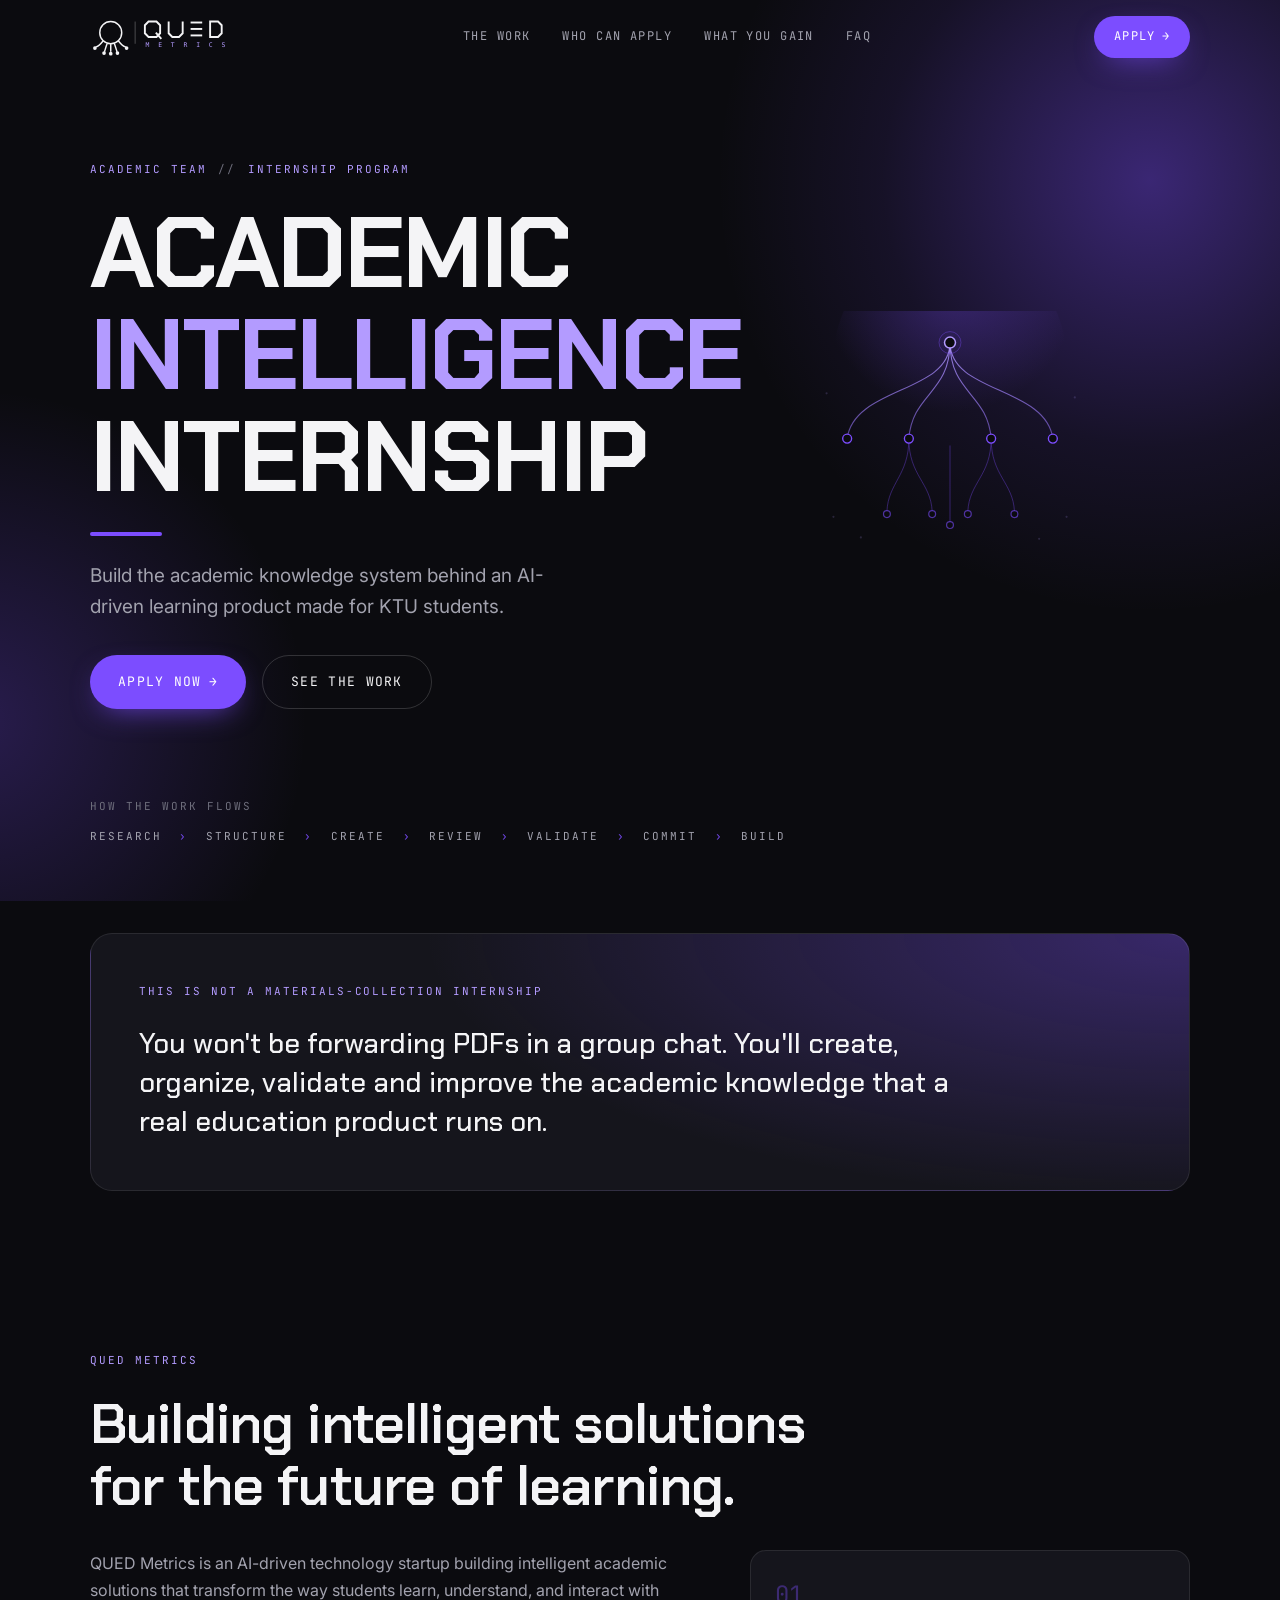
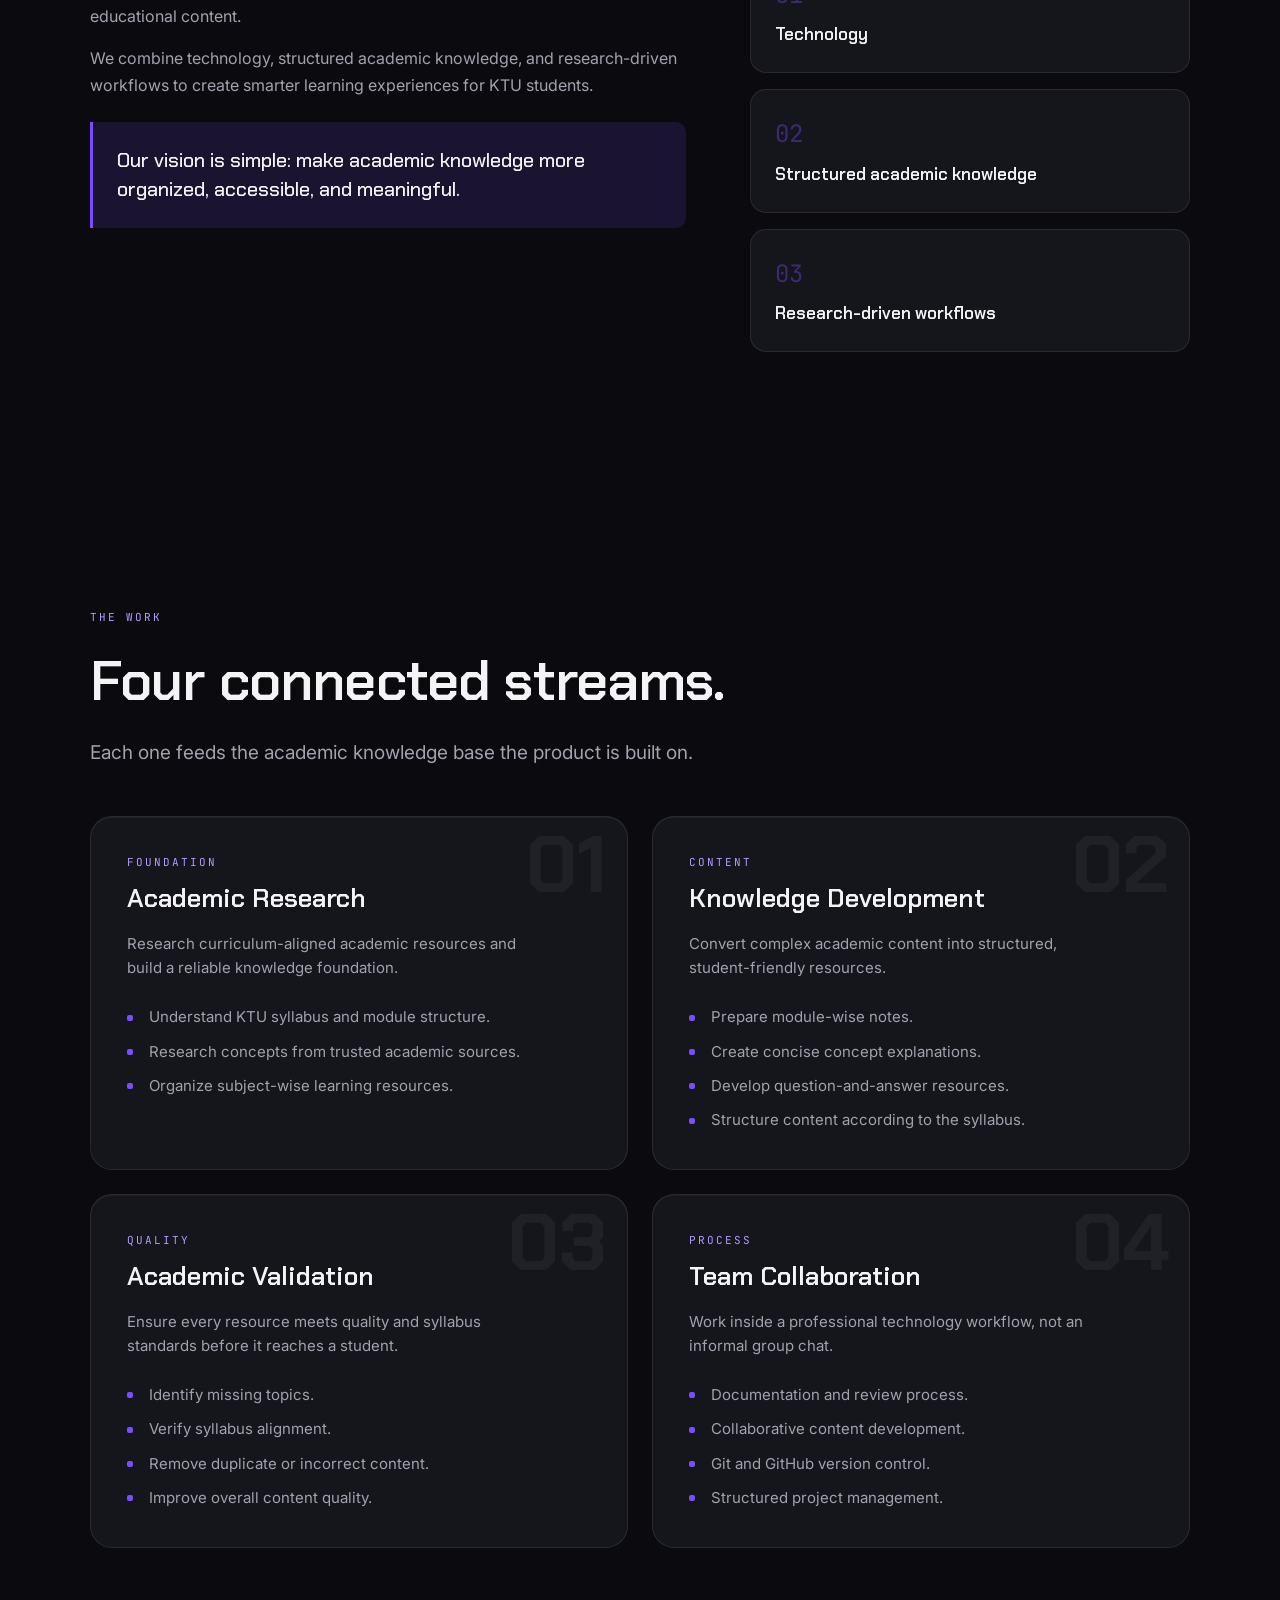
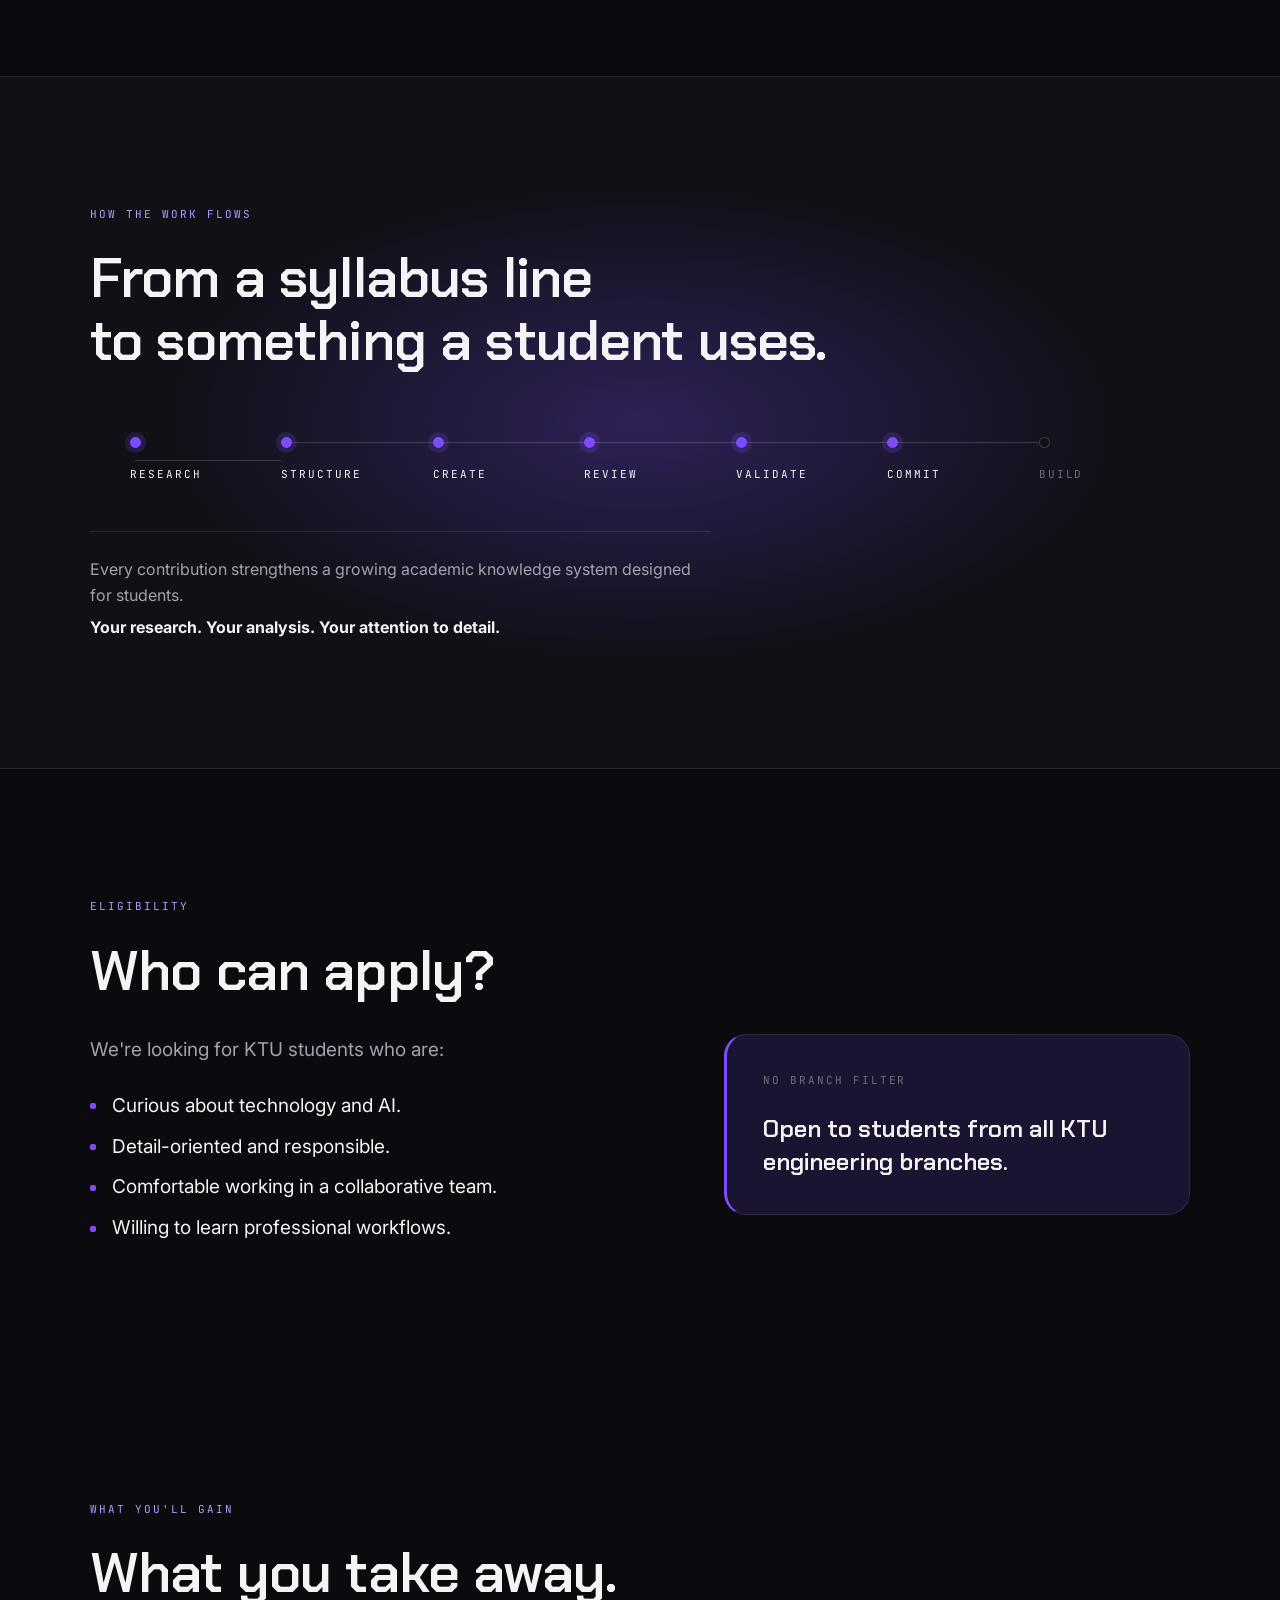
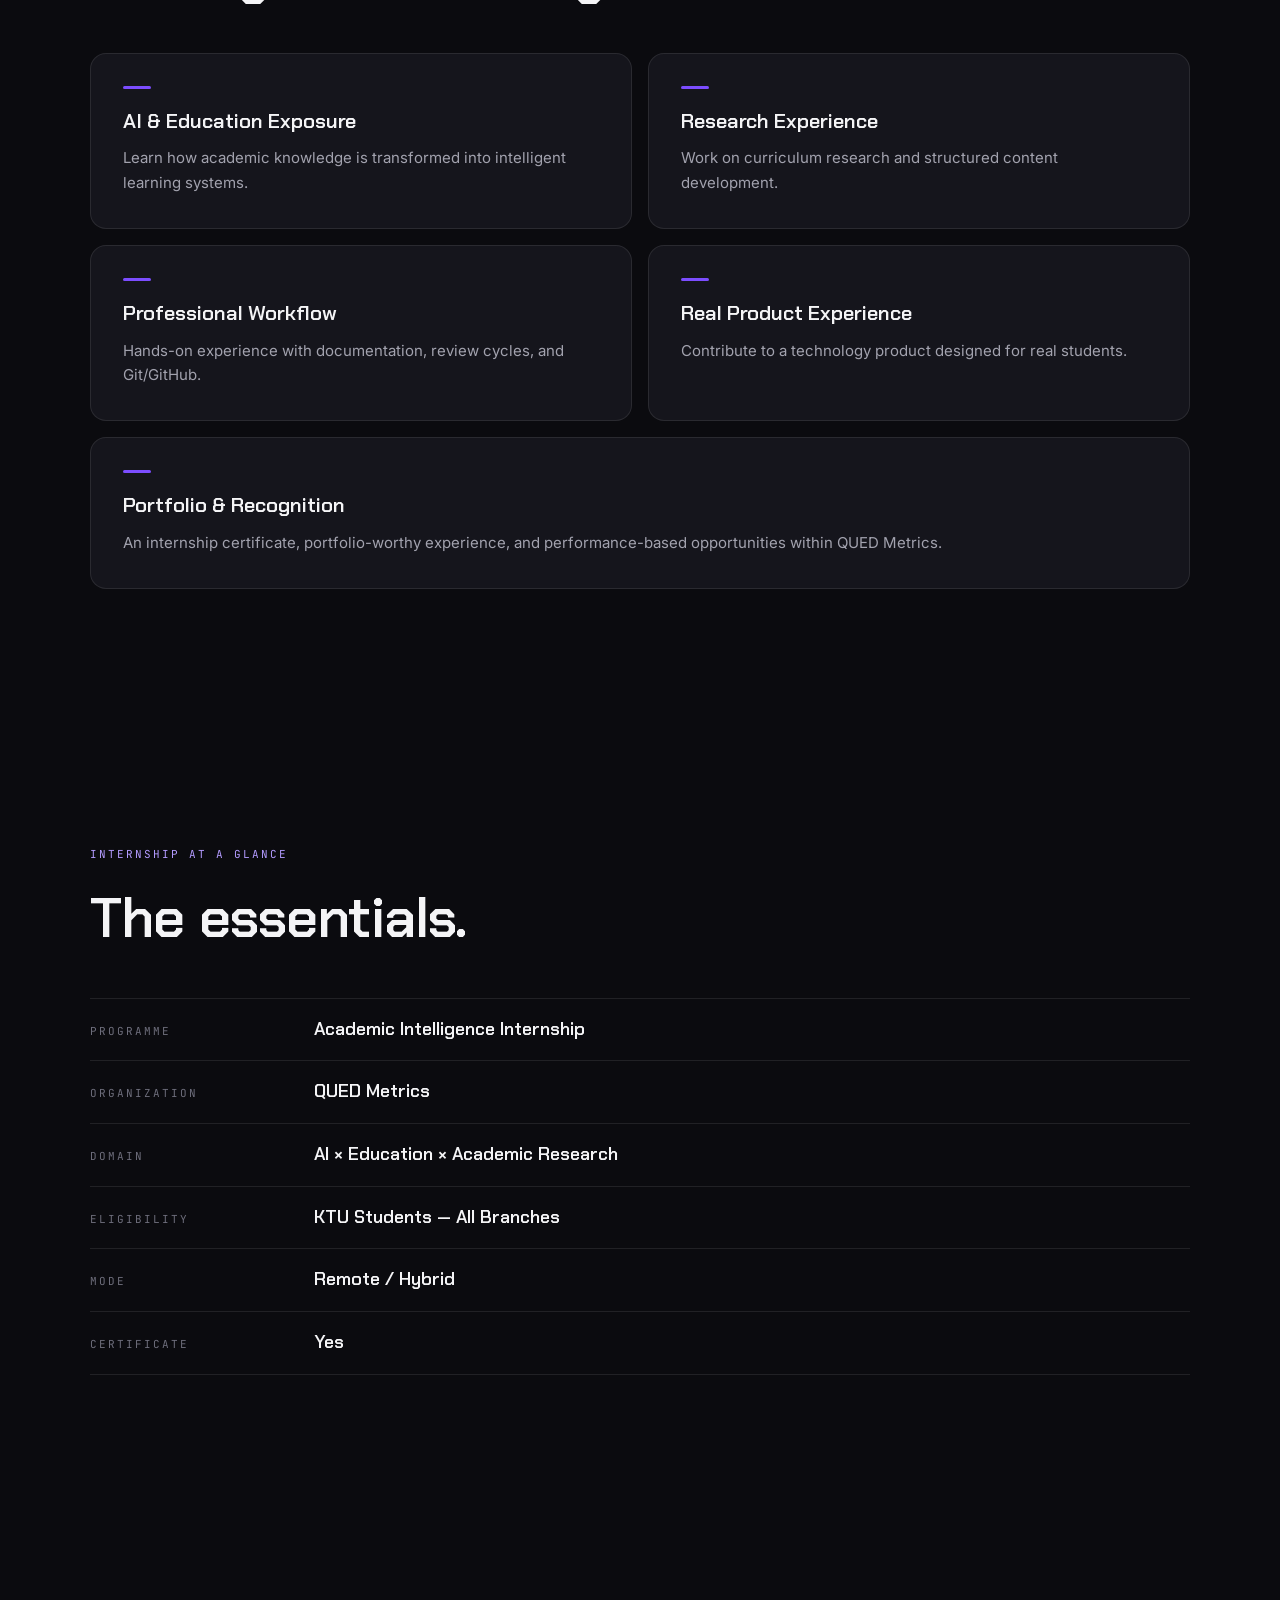
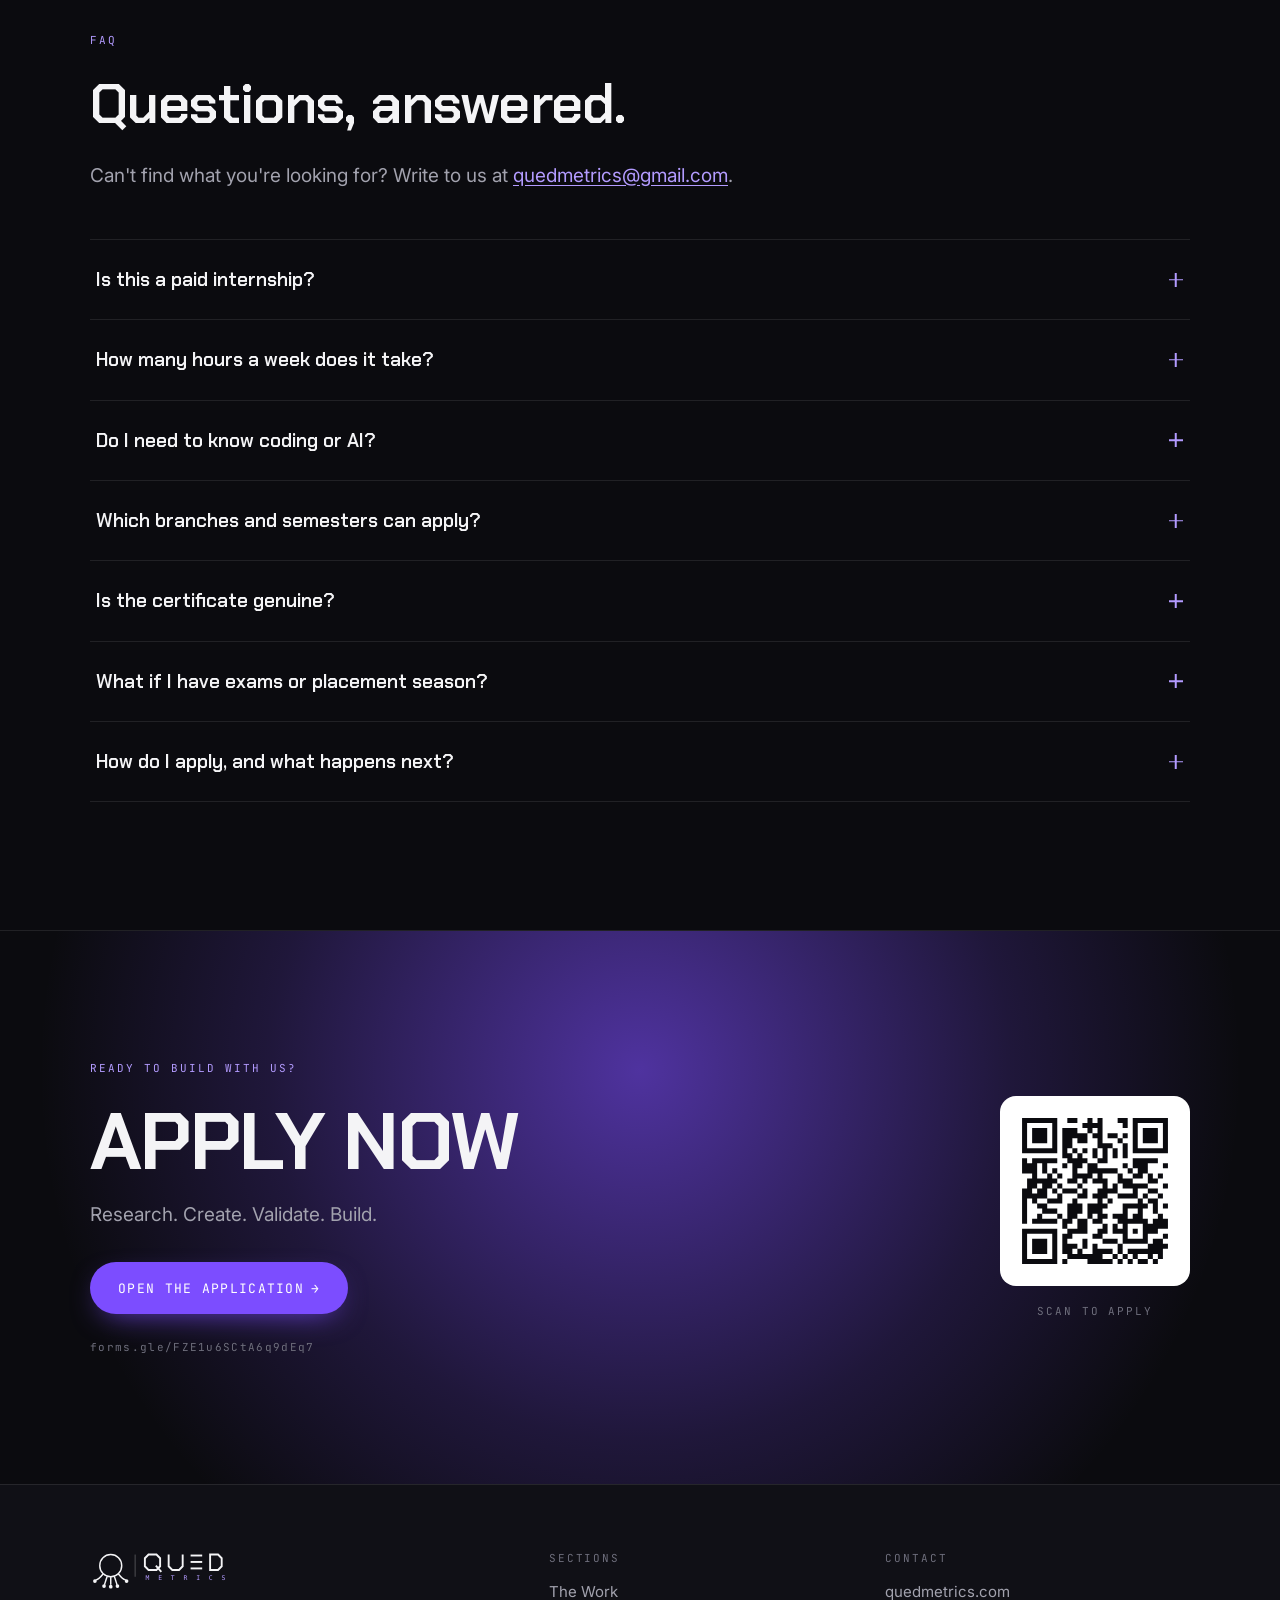
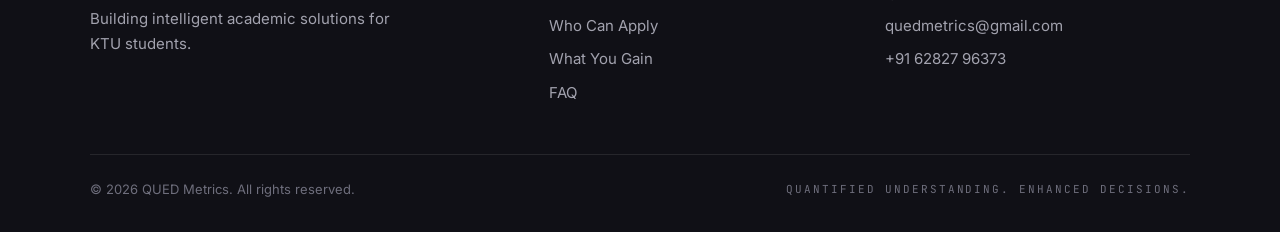
==== index.html @ f7920313 "first commit" ====
<!DOCTYPE html>
<html lang="en">
<head>
<meta charset="UTF-8">
<meta name="viewport" content="width=device-width, initial-scale=1">
<title>Academic Intelligence Internship — QUED Metrics</title>
<meta name="description" content="Join the Academic Team at QUED Metrics. Build the academic knowledge system behind an AI-driven learning product made for KTU students. Open to all KTU engineering branches.">
<meta name="theme-color" content="#0B0B0F">

<meta property="og:type" content="website">
<meta property="og:title" content="Academic Intelligence Internship — QUED Metrics">
<meta property="og:description" content="Build the academic knowledge system behind an AI-driven learning product made for KTU students.">
<meta property="og:url" content="https://quedmetrics.com/">
<meta name="twitter:card" content="summary_large_image">

<link rel="icon" href="assets/favicon.svg" type="image/svg+xml">
<link rel="preconnect" href="https://fonts.googleapis.com">
<link rel="preconnect" href="https://fonts.gstatic.com" crossorigin>
<link href="https://fonts.googleapis.com/css2?family=Chakra+Petch:wght@500;600;700&family=Inter:wght@400;500;600&family=JetBrains+Mono:wght@400;500&display=swap" rel="stylesheet">
<link rel="stylesheet" href="css/tokens.css">
<link rel="stylesheet" href="css/style.css">
</head>
<body>

<a class="skip-link" href="#main">Skip to content</a>

<!-- ============ NAV ============ -->
<header class="nav" id="nav">
  <div class="nav__inner">
    <a class="nav__logo" href="#top" aria-label="QUED Metrics home">
      <img src="assets/logo.svg" alt="QUED Metrics" width="150" height="41">
    </a>

    <nav class="nav__links" aria-label="Primary">
      <a href="#work">The Work</a>
      <a href="#apply-who">Who Can Apply</a>
      <a href="#gain">What You Gain</a>
      <a href="#faq">FAQ</a>
    </nav>

    <a class="btn btn--solid nav__cta" href="https://forms.gle/FZE1u6SCtA6q9dEq7" target="_blank" rel="noopener">
      Apply <span class="btn__arrow" aria-hidden="true">&rarr;</span>
    </a>

    <button class="nav__burger" id="burger" aria-label="Open menu" aria-expanded="false" aria-controls="mobile-menu">
      <span></span><span></span><span></span>
    </button>
  </div>
</header>

<div class="menu" id="mobile-menu" hidden>
  <nav class="menu__links" aria-label="Mobile">
    <a href="#work">The Work</a>
    <a href="#apply-who">Who Can Apply</a>
    <a href="#gain">What You Gain</a>
    <a href="#glance">At a Glance</a>
    <a href="#faq">FAQ</a>
  </nav>
  <a class="btn btn--solid btn--lg" href="https://forms.gle/FZE1u6SCtA6q9dEq7" target="_blank" rel="noopener">
    Apply Now <span class="btn__arrow" aria-hidden="true">&rarr;</span>
  </a>
  <p class="menu__foot">quedmetrics@gmail.com</p>
</div>

<main id="main">

<!-- ============ 1. HERO ============ -->
<section class="hero" id="top">
  <div class="hero__glow" aria-hidden="true"></div>
  <div class="wrap hero__inner">

    <div class="hero__copy">
      <p class="eyebrow reveal">Academic Team <span class="eyebrow__slash">//</span> Internship Program</p>
      <h1 class="hero__title reveal">
        <span>Academic</span>
        <span class="accent">Intelligence</span>
        <span>Internship</span>
      </h1>
      <div class="hero__rule reveal" aria-hidden="true"></div>
      <p class="hero__sub reveal">
        Build the academic knowledge system behind an AI-driven learning product
        made for KTU students.
      </p>
      <div class="hero__actions reveal">
        <a class="btn btn--solid btn--lg" href="https://forms.gle/FZE1u6SCtA6q9dEq7" target="_blank" rel="noopener">
          Apply Now <span class="btn__arrow" aria-hidden="true">&rarr;</span>
        </a>
        <a class="btn btn--ghost btn--lg" href="#work">See the work</a>
      </div>
    </div>

    <div class="hero__art reveal" aria-hidden="true">
      <img src="assets/node-graph.svg" alt="" width="420" height="360">
    </div>

  </div>

  <div class="wrap hero__flow reveal">
    <p class="eyebrow eyebrow--dim">How the work flows</p>
    <div class="flowline" role="list">
      <span role="listitem">Research</span><i aria-hidden="true">&rsaquo;</i>
      <span role="listitem">Structure</span><i aria-hidden="true">&rsaquo;</i>
      <span role="listitem">Create</span><i aria-hidden="true">&rsaquo;</i>
      <span role="listitem">Review</span><i aria-hidden="true">&rsaquo;</i>
      <span role="listitem">Validate</span><i aria-hidden="true">&rsaquo;</i>
      <span role="listitem">Commit</span><i aria-hidden="true">&rsaquo;</i>
      <span role="listitem">Build</span>
    </div>
  </div>
</section>

<!-- ============ 2. POSITIONING ============ -->
<section class="band">
  <div class="wrap">
    <div class="band__card reveal">
      <p class="eyebrow">This is not a materials-collection internship</p>
      <p class="band__text">
        You won't be forwarding PDFs in a group chat. You'll create, organize,
        validate and improve the academic knowledge that a real education product
        runs on.
      </p>
    </div>
  </div>
</section>

<!-- ============ 3. WHO WE ARE ============ -->
<section class="section" id="about">
  <div class="wrap">
    <p class="eyebrow reveal">QUED Metrics</p>
    <h2 class="h2 reveal">Building intelligent solutions<br>for the future of learning.</h2>

    <div class="about__grid">
      <div class="about__body reveal">
        <p>
          QUED Metrics is an AI-driven technology startup building intelligent
          academic solutions that transform the way students learn, understand,
          and interact with educational content.
        </p>
        <p>
          We combine technology, structured academic knowledge, and research-driven
          workflows to create smarter learning experiences for KTU students.
        </p>
        <blockquote class="quote">
          Our vision is simple: make academic knowledge more organized,
          accessible, and meaningful.
        </blockquote>
      </div>

      <div class="about__cards">
        <div class="minicard reveal"><span class="minicard__num">01</span><h3>Technology</h3></div>
        <div class="minicard reveal"><span class="minicard__num">02</span><h3>Structured academic knowledge</h3></div>
        <div class="minicard reveal"><span class="minicard__num">03</span><h3>Research-driven workflows</h3></div>
      </div>
    </div>
  </div>
</section>

<!-- ============ 4. THE WORK ============ -->
<section class="section" id="work">
  <div class="wrap">
    <p class="eyebrow reveal">The Work</p>
    <h2 class="h2 reveal">Four connected streams.</h2>
    <p class="lede reveal">Each one feeds the academic knowledge base the product is built on.</p>

    <div class="work__grid">

      <article class="card reveal">
        <span class="card__num" aria-hidden="true">01</span>
        <p class="card__kicker">Foundation</p>
        <h3 class="card__title">Academic Research</h3>
        <p class="card__desc">Research curriculum-aligned academic resources and build a reliable knowledge foundation.</p>
        <ul class="ticks">
          <li>Understand KTU syllabus and module structure.</li>
          <li>Research concepts from trusted academic sources.</li>
          <li>Organize subject-wise learning resources.</li>
        </ul>
      </article>

      <article class="card reveal">
        <span class="card__num" aria-hidden="true">02</span>
        <p class="card__kicker">Content</p>
        <h3 class="card__title">Knowledge Development</h3>
        <p class="card__desc">Convert complex academic content into structured, student-friendly resources.</p>
        <ul class="ticks">
          <li>Prepare module-wise notes.</li>
          <li>Create concise concept explanations.</li>
          <li>Develop question-and-answer resources.</li>
          <li>Structure content according to the syllabus.</li>
        </ul>
      </article>

      <article class="card reveal">
        <span class="card__num" aria-hidden="true">03</span>
        <p class="card__kicker">Quality</p>
        <h3 class="card__title">Academic Validation</h3>
        <p class="card__desc">Ensure every resource meets quality and syllabus standards before it reaches a student.</p>
        <ul class="ticks">
          <li>Identify missing topics.</li>
          <li>Verify syllabus alignment.</li>
          <li>Remove duplicate or incorrect content.</li>
          <li>Improve overall content quality.</li>
        </ul>
      </article>

      <article class="card reveal">
        <span class="card__num" aria-hidden="true">04</span>
        <p class="card__kicker">Process</p>
        <h3 class="card__title">Team Collaboration</h3>
        <p class="card__desc">Work inside a professional technology workflow, not an informal group chat.</p>
        <ul class="ticks">
          <li>Documentation and review process.</li>
          <li>Collaborative content development.</li>
          <li>Git and GitHub version control.</li>
          <li>Structured project management.</li>
        </ul>
      </article>

    </div>
  </div>
</section>

<!-- ============ 5. PIPELINE ============ -->
<section class="pipeline" id="flow">
  <div class="pipeline__glow" aria-hidden="true"></div>
  <div class="wrap">
    <p class="eyebrow reveal">How the work flows</p>
    <h2 class="h2 reveal">From a syllabus line<br>to something a student uses.</h2>

    <ol class="stages" id="stages">
      <li class="stage"><span class="stage__dot" aria-hidden="true"></span><span class="stage__label">Research</span></li>
      <li class="stage"><span class="stage__dot" aria-hidden="true"></span><span class="stage__label">Structure</span></li>
      <li class="stage"><span class="stage__dot" aria-hidden="true"></span><span class="stage__label">Create</span></li>
      <li class="stage"><span class="stage__dot" aria-hidden="true"></span><span class="stage__label">Review</span></li>
      <li class="stage"><span class="stage__dot" aria-hidden="true"></span><span class="stage__label">Validate</span></li>
      <li class="stage"><span class="stage__dot" aria-hidden="true"></span><span class="stage__label">Commit</span></li>
      <li class="stage"><span class="stage__dot" aria-hidden="true"></span><span class="stage__label">Build</span></li>
    </ol>

    <p class="pipeline__note reveal">
      Every contribution strengthens a growing academic knowledge system designed for students.
      <strong>Your research. Your analysis. Your attention to detail.</strong>
    </p>
  </div>
</section>

<!-- ============ 6. WHO CAN APPLY ============ -->
<section class="section" id="apply-who">
  <div class="wrap">
    <p class="eyebrow reveal">Eligibility</p>
    <h2 class="h2 reveal">Who can apply?</h2>

    <div class="who__grid">
      <div class="reveal">
        <p class="lede lede--tight">We're looking for KTU students who are:</p>
        <ul class="ticks ticks--lg">
          <li>Curious about technology and AI.</li>
          <li>Detail-oriented and responsible.</li>
          <li>Comfortable working in a collaborative team.</li>
          <li>Willing to learn professional workflows.</li>
        </ul>
      </div>

      <aside class="callout reveal">
        <p class="eyebrow eyebrow--dim">No branch filter</p>
        <p class="callout__text">Open to students from all KTU engineering branches.</p>
      </aside>
    </div>
  </div>
</section>

<!-- ============ 7. WHAT YOU GAIN ============ -->
<section class="section" id="gain">
  <div class="wrap">
    <p class="eyebrow reveal">What you'll gain</p>
    <h2 class="h2 reveal">What you take away.</h2>

    <div class="gain__grid">
      <div class="gcard reveal">
        <span class="gcard__bar" aria-hidden="true"></span>
        <h3>AI &amp; Education Exposure</h3>
        <p>Learn how academic knowledge is transformed into intelligent learning systems.</p>
      </div>
      <div class="gcard reveal">
        <span class="gcard__bar" aria-hidden="true"></span>
        <h3>Research Experience</h3>
        <p>Work on curriculum research and structured content development.</p>
      </div>
      <div class="gcard reveal">
        <span class="gcard__bar" aria-hidden="true"></span>
        <h3>Professional Workflow</h3>
        <p>Hands-on experience with documentation, review cycles, and Git/GitHub.</p>
      </div>
      <div class="gcard reveal">
        <span class="gcard__bar" aria-hidden="true"></span>
        <h3>Real Product Experience</h3>
        <p>Contribute to a technology product designed for real students.</p>
      </div>
      <div class="gcard gcard--wide reveal">
        <span class="gcard__bar" aria-hidden="true"></span>
        <h3>Portfolio &amp; Recognition</h3>
        <p>An internship certificate, portfolio-worthy experience, and performance-based opportunities within QUED Metrics.</p>
      </div>
    </div>
  </div>
</section>

<!-- ============ 8. AT A GLANCE ============ -->
<section class="section" id="glance">
  <div class="wrap">
    <p class="eyebrow reveal">Internship at a glance</p>
    <h2 class="h2 reveal">The essentials.</h2>

    <div class="spec reveal">
      <div class="spec__row"><span class="spec__k">Programme</span><span class="spec__v">Academic Intelligence Internship</span></div>
      <div class="spec__row"><span class="spec__k">Organization</span><span class="spec__v">QUED Metrics</span></div>
      <div class="spec__row"><span class="spec__k">Domain</span><span class="spec__v">AI &times; Education &times; Academic Research</span></div>
      <div class="spec__row"><span class="spec__k">Eligibility</span><span class="spec__v">KTU Students — All Branches</span></div>
      <div class="spec__row"><span class="spec__k">Mode</span><span class="spec__v">Remote / Hybrid</span></div>
      <div class="spec__row"><span class="spec__k">Certificate</span><span class="spec__v">Yes</span></div>
    </div>
  </div>
</section>

<!-- ============ 9. FAQ ============ -->
<!--
  CONFIRM: every answer in this section is a placeholder written from the brochure
  plus reasonable assumptions. Verify each one before publishing. Items needing a
  real decision are marked individually below.
-->
<section class="section" id="faq">
  <div class="wrap">
    <p class="eyebrow reveal">FAQ</p>
    <h2 class="h2 reveal">Questions, answered.</h2>
    <p class="lede reveal">
      Can't find what you're looking for? Write to us at
      <a class="link" href="mailto:quedmetrics@gmail.com">quedmetrics@gmail.com</a>.
    </p>

    <div class="acc" id="acc">

      <!-- CONFIRM: stipend / unpaid status -->
      <div class="acc__item">
        <h3>
          <button class="acc__btn" aria-expanded="false" aria-controls="a1" id="q1">
            <span>Is this a paid internship?</span>
            <span class="acc__icon" aria-hidden="true"></span>
          </button>
        </h3>
        <div class="acc__panel" id="a1" role="region" aria-labelledby="q1">
          <div class="acc__inner">
            <p>This is an unpaid learning-focused internship. What you receive is an
            internship certificate, real product experience, and performance-based
            opportunities within QUED Metrics as the team grows.</p>
          </div>
        </div>
      </div>

      <!-- CONFIRM: weekly hours -->
      <div class="acc__item">
        <h3>
          <button class="acc__btn" aria-expanded="false" aria-controls="a2" id="q2">
            <span>How many hours a week does it take?</span>
            <span class="acc__icon" aria-hidden="true"></span>
          </button>
        </h3>
        <div class="acc__panel" id="a2" role="region" aria-labelledby="q2">
          <div class="acc__inner">
            <p>Around 6–8 hours a week, scheduled by you. The work is asynchronous and
            deadline-based rather than hour-based, so it fits around classes and labs.</p>
          </div>
        </div>
      </div>

      <div class="acc__item">
        <h3>
          <button class="acc__btn" aria-expanded="false" aria-controls="a3" id="q3">
            <span>Do I need to know coding or AI?</span>
            <span class="acc__icon" aria-hidden="true"></span>
          </button>
        </h3>
        <div class="acc__panel" id="a3" role="region" aria-labelledby="q3">
          <div class="acc__inner">
            <p>No. This is an academic research and content role. You need curiosity,
            care with detail, and willingness to learn professional workflows. We'll
            teach you the Git and GitHub basics you need — that's part of what you gain.</p>
          </div>
        </div>
      </div>

      <!-- CONFIRM: semester eligibility -->
      <div class="acc__item">
        <h3>
          <button class="acc__btn" aria-expanded="false" aria-controls="a4" id="q4">
            <span>Which branches and semesters can apply?</span>
            <span class="acc__icon" aria-hidden="true"></span>
          </button>
        </h3>
        <div class="acc__panel" id="a4" role="region" aria-labelledby="q4">
          <div class="acc__inner">
            <p>All KTU engineering branches, any semester. Students who have already
            completed the subjects they'll be working on tend to move fastest, but it
            isn't a requirement.</p>
          </div>
        </div>
      </div>

      <!-- CONFIRM: certificate issuance details -->
      <div class="acc__item">
        <h3>
          <button class="acc__btn" aria-expanded="false" aria-controls="a5" id="q5">
            <span>Is the certificate genuine?</span>
            <span class="acc__icon" aria-hidden="true"></span>
          </button>
        </h3>
        <div class="acc__panel" id="a5" role="region" aria-labelledby="q5">
          <div class="acc__inner">
            <p>Yes. Certificates are issued by QUED Metrics on completion, and your
            contributions are recorded in the project's version history — so the work
            behind the certificate is verifiable, not just claimed.</p>
          </div>
        </div>
      </div>

      <div class="acc__item">
        <h3>
          <button class="acc__btn" aria-expanded="false" aria-controls="a6" id="q6">
            <span>What if I have exams or placement season?</span>
            <span class="acc__icon" aria-hidden="true"></span>
          </button>
        </h3>
        <div class="acc__panel" id="a6" role="region" aria-labelledby="q6">
          <div class="acc__inner">
            <p>Tell us in advance and we'll pause your assignments. We'd rather you
            step away for two weeks and come back than disappear mid-task — the whole
            point of the workflow is that work is visible and handover is clean.</p>
          </div>
        </div>
      </div>

      <!-- CONFIRM: selection process and timeline -->
      <div class="acc__item">
        <h3>
          <button class="acc__btn" aria-expanded="false" aria-controls="a7" id="q7">
            <span>How do I apply, and what happens next?</span>
            <span class="acc__icon" aria-hidden="true"></span>
          </button>
        </h3>
        <div class="acc__panel" id="a7" role="region" aria-labelledby="q7">
          <div class="acc__inner">
            <p>Fill in the application form. Shortlisted applicants are contacted over
            email for a short conversation about interests and availability, then
            onboarded into the Academic Team with a first assignment.</p>
          </div>
        </div>
      </div>

    </div>
  </div>
</section>

<!-- ============ 10. CTA ============ -->
<section class="cta" id="apply">
  <div class="cta__glow" aria-hidden="true"></div>
  <div class="wrap cta__inner">
    <div class="cta__copy reveal">
      <p class="eyebrow">Ready to build with us?</p>
      <h2 class="cta__title">Apply Now</h2>
      <p class="cta__sub">Research. Create. Validate. Build.</p>
      <a class="btn btn--solid btn--lg" href="https://forms.gle/FZE1u6SCtA6q9dEq7" target="_blank" rel="noopener">
        Open the application <span class="btn__arrow" aria-hidden="true">&rarr;</span>
      </a>
      <p class="cta__url">forms.gle/FZE1u6SCtA6q9dEq7</p>
    </div>

    <figure class="cta__qr reveal">
      <img src="assets/qr-apply.svg" alt="QR code linking to the application form" width="200" height="200">
      <figcaption class="eyebrow eyebrow--dim">Scan to apply</figcaption>
    </figure>
  </div>
</section>

</main>

<!-- ============ 11. FOOTER ============ -->
<footer class="footer">
  <div class="wrap">
    <div class="footer__grid">

      <div class="footer__brand">
        <img src="assets/logo.svg" alt="QUED Metrics" width="150" height="41">
        <p>Building intelligent academic solutions for KTU students.</p>
      </div>

      <nav class="footer__col" aria-label="Footer">
        <p class="eyebrow eyebrow--dim">Sections</p>
        <a href="#work">The Work</a>
        <a href="#apply-who">Who Can Apply</a>
        <a href="#gain">What You Gain</a>
        <a href="#faq">FAQ</a>
      </nav>

      <div class="footer__col">
        <p class="eyebrow eyebrow--dim">Contact</p>
        <a href="https://quedmetrics.com" target="_blank" rel="noopener">quedmetrics.com</a>
        <a href="mailto:quedmetrics@gmail.com">quedmetrics@gmail.com</a>
        <a href="tel:+916282796373">+91 62827 96373</a>
      </div>

    </div>

    <div class="footer__bar">
      <p>&copy; 2026 QUED Metrics. All rights reserved.</p>
      <p class="footer__tag">Quantified Understanding. Enhanced Decisions.</p>
    </div>
  </div>
</footer>

<script src="js/main.js"></script>
</body>
</html>
---- css/tokens.css ----
/* ============================================================
   QUED Metrics — design tokens
   Single source of truth for color, type, spacing, motion.
   ============================================================ */

:root {
  /* ---- Color ---- */
  --bg:            #0B0B0F;
  --bg-2:          #101016;
  --surface:       #15151C;
  --surface-2:     #1B1B24;
  --line:          rgba(255, 255, 255, .09);
  --line-strong:   rgba(255, 255, 255, .16);

  --text:          #F4F4F6;
  --muted:         #A2A2AE;   /* 7.1:1 on --bg */
  --faint:         #6E6E7C;

  --violet:        #7C4DFF;
  --violet-hi:     #8F66FF;
  --violet-soft:   #B39BFF;   /* 7.4:1 on --bg — safe for small mono labels */
  --violet-dim:    rgba(124, 77, 255, .14);
  --violet-edge:   rgba(124, 77, 255, .38);

  /* ---- Type ---- */
  --font-display: "Chakra Petch", "Segoe UI", Roboto, system-ui, sans-serif;
  --font-body:    "Inter", "Segoe UI", Roboto, system-ui, sans-serif;
  --font-mono:    "JetBrains Mono", ui-monospace, "Cascadia Mono", Consolas, monospace;

  --fs-hero:  clamp(2.75rem, 8.5vw, 6.25rem);
  --fs-h2:    clamp(2rem, 4.6vw, 3.5rem);
  --fs-h3:    clamp(1.125rem, 1.6vw, 1.375rem);
  --fs-lede:  clamp(1rem, 1.5vw, 1.1875rem);
  --fs-body:  1rem;
  --fs-small: .9375rem;
  --fs-mono:  .6875rem;

  --lh-tight: 1.02;
  --lh-head:  1.12;
  --lh-body:  1.65;
  --ls-mono:  .18em;

  /* ---- Space ---- */
  --s-1: .5rem;
  --s-2: .75rem;
  --s-3: 1rem;
  --s-4: 1.5rem;
  --s-5: 2rem;
  --s-6: 3rem;
  --s-7: 4rem;
  --section-y: clamp(4.5rem, 10vw, 8rem);
  --gutter:    clamp(1.25rem, 4vw, 2.5rem);
  --maxw:      1180px;

  /* ---- Shape & depth ---- */
  --r-sm: 10px;
  --r-md: 16px;
  --r-lg: 22px;
  --r-pill: 999px;

  --shadow-card:  0 1px 0 rgba(255,255,255,.04) inset;
  --shadow-lift:  0 18px 48px -20px rgba(124, 77, 255, .55);
  --shadow-btn:   0 10px 30px -12px rgba(124, 77, 255, .85);

  /* ---- Motion ---- */
  --ease: cubic-bezier(.22, .68, .32, 1);
  --t-fast: .18s;
  --t-med:  .32s;
  --t-slow: .55s;
}
---- css/style.css ----
/* ============================================================
   QUED Metrics — landing page
   Mobile-first. Breakpoints: 720px, 1000px.
   ============================================================ */

/* ---------- Reset ---------- */
*, *::before, *::after { box-sizing: border-box; }
* { margin: 0; }

html {
  scroll-behavior: smooth;
  scroll-padding-top: 84px;
  -webkit-text-size-adjust: 100%;
}

body {
  background: var(--bg);
  color: var(--text);
  font-family: var(--font-body);
  font-size: var(--fs-body);
  line-height: var(--lh-body);
  -webkit-font-smoothing: antialiased;
  overflow-x: hidden;
}

img, svg { display: block; max-width: 100%; height: auto; }
a { color: inherit; text-decoration: none; }
ul { list-style: none; padding: 0; }
button { font: inherit; color: inherit; background: none; border: 0; cursor: pointer; }

:focus-visible {
  outline: 2px solid var(--violet-soft);
  outline-offset: 3px;
  border-radius: 4px;
}

.skip-link {
  position: absolute;
  left: -9999px;
  top: 0;
  z-index: 200;
  padding: .75rem 1.25rem;
  background: var(--violet);
  color: #fff;
  border-radius: 0 0 var(--r-sm) 0;
}
.skip-link:focus { left: 0; }

/* ---------- Layout primitives ---------- */
.wrap {
  width: 100%;
  max-width: var(--maxw);
  margin-inline: auto;
  padding-inline: var(--gutter);
}

.section { padding-block: var(--section-y); }

/* ---------- Type primitives ---------- */
.eyebrow {
  font-family: var(--font-mono);
  font-size: var(--fs-mono);
  letter-spacing: var(--ls-mono);
  text-transform: uppercase;
  color: var(--violet-soft);
  margin-bottom: var(--s-4);
}
.eyebrow--dim { color: var(--faint); }
.eyebrow__slash { color: var(--faint); margin-inline: .25em; }

.h2 {
  font-family: var(--font-display);
  font-size: var(--fs-h2);
  font-weight: 600;
  line-height: var(--lh-head);
  letter-spacing: -.015em;
}

.lede {
  font-size: var(--fs-lede);
  color: var(--muted);
  max-width: 58ch;
  margin-top: var(--s-4);
}
.lede--tight { margin-top: 0; margin-bottom: var(--s-4); }

.link {
  color: var(--violet-soft);
  text-decoration: underline;
  text-underline-offset: 3px;
}
.link:hover { color: var(--text); }

.accent { color: var(--violet-soft); }

/* ---------- Buttons ---------- */
.btn {
  display: inline-flex;
  align-items: center;
  gap: .55em;
  padding: .7rem 1.25rem;
  border-radius: var(--r-pill);
  font-family: var(--font-mono);
  font-size: .75rem;
  letter-spacing: .1em;
  text-transform: uppercase;
  white-space: nowrap;
  transition: transform var(--t-fast) var(--ease),
              background-color var(--t-fast) var(--ease),
              border-color var(--t-fast) var(--ease),
              box-shadow var(--t-fast) var(--ease);
}
.btn--lg { padding: .95rem 1.75rem; font-size: .8125rem; }

.btn--solid {
  background: var(--violet);
  color: #fff;
  box-shadow: var(--shadow-btn);
}
.btn--solid:hover { background: var(--violet-hi); transform: translateY(-2px); }

.btn--ghost {
  border: 1px solid var(--line-strong);
  color: var(--text);
}
.btn--ghost:hover { border-color: var(--violet-edge); background: var(--violet-dim); }

.btn__arrow { transition: transform var(--t-fast) var(--ease); }
.btn:hover .btn__arrow { transform: translateX(3px); }

/* ---------- Nav ---------- */
.nav {
  position: fixed;
  inset: 0 0 auto 0;
  z-index: 100;
  transition: background-color var(--t-med) var(--ease),
              border-color var(--t-med) var(--ease),
              backdrop-filter var(--t-med) var(--ease);
  border-bottom: 1px solid transparent;
}
.nav.is-stuck {
  background: rgba(11, 11, 15, .82);
  backdrop-filter: blur(14px);
  -webkit-backdrop-filter: blur(14px);
  border-bottom-color: var(--line);
}

.nav__inner {
  max-width: var(--maxw);
  margin-inline: auto;
  padding: var(--s-3) var(--gutter);
  display: flex;
  align-items: center;
  gap: var(--s-4);
}

.nav__logo { flex-shrink: 0; }
.nav__logo img { width: 132px; }

.nav__links { display: none; }
.nav__cta   { display: none; }

.nav__burger {
  margin-left: auto;
  width: 42px; height: 42px;
  display: grid;
  align-content: center;
  justify-items: end;
  gap: 5px;
}
.nav__burger span {
  display: block;
  width: 22px; height: 1.5px;
  background: var(--text);
  transition: transform var(--t-med) var(--ease), opacity var(--t-fast) var(--ease);
}
.nav__burger[aria-expanded="true"] span:nth-child(1) { transform: translateY(6.5px) rotate(45deg); }
.nav__burger[aria-expanded="true"] span:nth-child(2) { opacity: 0; }
.nav__burger[aria-expanded="true"] span:nth-child(3) { transform: translateY(-6.5px) rotate(-45deg); }

/* ---------- Mobile menu ---------- */
.menu {
  position: fixed;
  inset: 0;
  z-index: 99;
  background: var(--bg);
  padding: 6rem var(--gutter) var(--s-6);
  display: flex;
  flex-direction: column;
  gap: var(--s-5);
}
.menu[hidden] { display: none !important; }

.menu__links { display: grid; gap: var(--s-3); }
.menu__links a {
  font-family: var(--font-display);
  font-size: 1.75rem;
  font-weight: 600;
  padding-block: .35rem;
  border-bottom: 1px solid var(--line);
}
.menu__links a:hover { color: var(--violet-soft); }

.menu .btn { align-self: flex-start; }

.menu__foot {
  margin-top: auto;
  font-family: var(--font-mono);
  font-size: var(--fs-mono);
  letter-spacing: var(--ls-mono);
  text-transform: uppercase;
  color: var(--faint);
}

/* ---------- Hero ---------- */
.hero {
  position: relative;
  padding-top: clamp(7rem, 18vw, 10rem);
  padding-bottom: var(--s-6);
  overflow: hidden;
}

.hero__glow {
  position: absolute;
  top: -30%;
  right: -25%;
  width: min(900px, 130%);
  aspect-ratio: 1;
  background: radial-gradient(circle, rgba(124,77,255,.42) 0%, rgba(124,77,255,.10) 42%, transparent 68%);
  pointer-events: none;
}
.hero::after {
  content: "";
  position: absolute;
  bottom: -20%; left: -30%;
  width: min(720px, 110%);
  aspect-ratio: 1;
  background: radial-gradient(circle, rgba(124,77,255,.26) 0%, transparent 65%);
  pointer-events: none;
}

.hero__inner { position: relative; z-index: 1; }

.hero__title {
  font-family: var(--font-display);
  font-size: var(--fs-hero);
  font-weight: 700;
  line-height: var(--lh-tight);
  letter-spacing: -.02em;
  text-transform: uppercase;
}
.hero__title span { display: block; }

.hero__rule {
  width: 72px;
  height: 4px;
  background: var(--violet);
  border-radius: var(--r-pill);
  margin-block: var(--s-4);
}

.hero__sub {
  font-size: var(--fs-lede);
  color: var(--muted);
  max-width: 42ch;
}

.hero__actions {
  display: flex;
  flex-wrap: wrap;
  gap: var(--s-3);
  margin-top: var(--s-5);
}

.hero__art { display: none; }

.hero__flow {
  position: relative;
  z-index: 1;
  margin-top: clamp(3rem, 9vw, 5.5rem);
}
.hero__flow .eyebrow { margin-bottom: var(--s-2); }

.flowline {
  display: flex;
  align-items: center;
  gap: .6rem;
  overflow-x: auto;
  padding-bottom: .5rem;
  font-family: var(--font-mono);
  font-size: var(--fs-mono);
  letter-spacing: var(--ls-mono);
  text-transform: uppercase;
  color: var(--muted);
  scrollbar-width: none;
}
.flowline::-webkit-scrollbar { display: none; }
.flowline span { white-space: nowrap; }
.flowline i { color: var(--violet); font-style: normal; }

/* ---------- Positioning band ---------- */
.band { padding-block: var(--s-5); }

.band__card {
  position: relative;
  overflow: hidden;
  padding: clamp(1.75rem, 5vw, 3rem);
  border-radius: var(--r-lg);
  border: 1px solid var(--line);
  background:
    radial-gradient(120% 180% at 100% 0%, rgba(124,77,255,.34) 0%, transparent 58%),
    var(--surface);
}
.band__text {
  font-family: var(--font-display);
  font-size: clamp(1.25rem, 2.6vw, 1.75rem);
  font-weight: 500;
  line-height: 1.4;
  max-width: 48ch;
}

/* ---------- About ---------- */
.about__grid {
  display: grid;
  gap: var(--s-6);
  margin-top: var(--s-5);
}
.about__body p { color: var(--muted); max-width: 60ch; }
.about__body p + p { margin-top: var(--s-3); }

.quote {
  margin-top: var(--s-4);
  padding: var(--s-4);
  border-left: 3px solid var(--violet);
  border-radius: 0 var(--r-sm) var(--r-sm) 0;
  background: var(--violet-dim);
  font-family: var(--font-display);
  font-size: clamp(1.0625rem, 2vw, 1.25rem);
  font-weight: 500;
  line-height: 1.45;
  color: var(--text);
}

.about__cards { display: grid; gap: var(--s-3); }

.minicard {
  padding: var(--s-4);
  border: 1px solid var(--line);
  border-radius: var(--r-md);
  background: var(--surface);
  transition: border-color var(--t-fast) var(--ease), background-color var(--t-fast) var(--ease);
}
.minicard:hover { border-color: var(--violet-edge); background: var(--surface-2); }
.minicard__num {
  display: block;
  font-family: var(--font-mono);
  font-size: 1.5rem;
  color: var(--violet-edge);
  margin-bottom: .35rem;
}
.minicard h3 {
  font-family: var(--font-display);
  font-size: 1.0625rem;
  font-weight: 600;
}

/* ---------- Work cards ---------- */
.work__grid {
  display: grid;
  gap: var(--s-4);
  margin-top: var(--s-6);
}

.card {
  position: relative;
  overflow: hidden;
  padding: clamp(1.5rem, 3.5vw, 2.25rem);
  border: 1px solid var(--line);
  border-radius: var(--r-lg);
  background: var(--surface);
  box-shadow: var(--shadow-card);
  transition: transform var(--t-med) var(--ease),
              border-color var(--t-med) var(--ease),
              box-shadow var(--t-med) var(--ease);
}
.card::before {
  content: "";
  position: absolute;
  inset: 0;
  background: radial-gradient(90% 120% at 100% 0%, rgba(124,77,255,.20), transparent 60%);
  opacity: 0;
  transition: opacity var(--t-med) var(--ease);
  pointer-events: none;
}
.card:hover {
  transform: translateY(-4px);
  border-color: var(--violet-edge);
  box-shadow: var(--shadow-lift);
}
.card:hover::before { opacity: 1; }

.card__num {
  position: absolute;
  top: .5rem; right: 1.25rem;
  font-family: var(--font-display);
  font-size: clamp(3.5rem, 8vw, 5rem);
  font-weight: 700;
  line-height: 1;
  color: rgba(255,255,255,.05);
  pointer-events: none;
}
.card__kicker {
  font-family: var(--font-mono);
  font-size: var(--fs-mono);
  letter-spacing: var(--ls-mono);
  text-transform: uppercase;
  color: var(--violet-soft);
}
.card__title {
  font-family: var(--font-display);
  font-size: clamp(1.375rem, 2.4vw, 1.625rem);
  font-weight: 600;
  margin-top: .35rem;
}
.card__desc {
  color: var(--muted);
  font-size: var(--fs-small);
  margin-top: var(--s-2);
  max-width: 46ch;
  position: relative;
}

/* ---------- Tick lists ---------- */
.ticks { margin-top: var(--s-4); display: grid; gap: .6rem; position: relative; }
.ticks li {
  position: relative;
  padding-left: 1.35rem;
  font-size: var(--fs-small);
  color: var(--muted);
}
.ticks li::before {
  content: "";
  position: absolute;
  left: 0; top: .62em;
  width: 6px; height: 6px;
  border-radius: 2px;
  background: var(--violet);
}
.ticks--lg li { font-size: var(--fs-lede); color: var(--text); }
.ticks--lg li::before { top: .72em; }

/* ---------- Pipeline ---------- */
.pipeline {
  position: relative;
  overflow: hidden;
  padding-block: var(--section-y);
  background: var(--bg-2);
  border-block: 1px solid var(--line);
}
.pipeline__glow {
  position: absolute;
  left: 50%; top: 50%;
  transform: translate(-50%, -50%);
  width: min(1100px, 160%);
  aspect-ratio: 2 / 1;
  background: radial-gradient(ellipse, rgba(124,77,255,.28) 0%, transparent 62%);
  pointer-events: none;
}
.pipeline .wrap { position: relative; z-index: 1; }

.stages {
  display: grid;
  gap: 0;
  margin-top: var(--s-6);
  counter-reset: stage;
}
.stage {
  position: relative;
  display: flex;
  align-items: center;
  gap: var(--s-3);
  padding-block: .7rem;
  padding-left: var(--s-4);
}
/* connector rail (vertical on mobile) */
.stage::before {
  content: "";
  position: absolute;
  left: 5px; top: 0; bottom: 0;
  width: 1px;
  background: var(--line-strong);
}
.stage:first-child::before { top: 50%; }
.stage:last-child::before  { bottom: 50%; }

.stage__dot {
  position: absolute;
  left: 0; top: 50%;
  transform: translateY(-50%);
  width: 11px; height: 11px;
  border-radius: 50%;
  border: 1.5px solid var(--line-strong);
  background: var(--bg-2);
  transition: background-color var(--t-med) var(--ease),
              border-color var(--t-med) var(--ease),
              box-shadow var(--t-med) var(--ease);
}
.stage__label {
  font-family: var(--font-mono);
  font-size: .75rem;
  letter-spacing: var(--ls-mono);
  text-transform: uppercase;
  color: var(--faint);
  transition: color var(--t-med) var(--ease);
}
.stage.is-on .stage__dot {
  background: var(--violet);
  border-color: var(--violet);
  box-shadow: 0 0 0 5px rgba(124,77,255,.18);
}
.stage.is-on .stage__label { color: var(--text); }

.pipeline__note {
  margin-top: var(--s-6);
  padding-top: var(--s-4);
  border-top: 1px solid var(--line);
  color: var(--muted);
  max-width: 62ch;
}
.pipeline__note strong { color: var(--text); display: block; margin-top: .35rem; }

/* ---------- Who can apply ---------- */
.who__grid {
  display: grid;
  gap: var(--s-5);
  margin-top: var(--s-5);
}
.callout {
  align-self: start;
  padding: clamp(1.5rem, 4vw, 2.25rem);
  border-radius: var(--r-lg);
  border: 1px solid var(--line);
  border-left: 3px solid var(--violet);
  background: var(--violet-dim);
}
.callout__text {
  font-family: var(--font-display);
  font-size: clamp(1.125rem, 2.2vw, 1.5rem);
  font-weight: 600;
  line-height: 1.35;
}

/* ---------- Gain ---------- */
.gain__grid {
  display: grid;
  gap: var(--s-3);
  margin-top: var(--s-6);
}
.gcard {
  padding: clamp(1.5rem, 3.5vw, 2rem);
  border: 1px solid var(--line);
  border-radius: var(--r-md);
  background: var(--surface);
  transition: border-color var(--t-fast) var(--ease), transform var(--t-med) var(--ease);
}
.gcard:hover { border-color: var(--violet-edge); transform: translateY(-3px); }
.gcard__bar {
  display: block;
  width: 28px; height: 3px;
  background: var(--violet);
  border-radius: var(--r-pill);
  margin-bottom: var(--s-3);
}
.gcard h3 {
  font-family: var(--font-display);
  font-size: var(--fs-h3);
  font-weight: 600;
}
.gcard p { color: var(--muted); font-size: var(--fs-small); margin-top: .5rem; }

/* ---------- Spec table ---------- */
.spec {
  margin-top: var(--s-6);
  border-top: 1px solid var(--line);
}
.spec__row {
  display: grid;
  gap: .2rem;
  padding-block: var(--s-3);
  border-bottom: 1px solid var(--line);
}
.spec__k {
  font-family: var(--font-mono);
  font-size: var(--fs-mono);
  letter-spacing: var(--ls-mono);
  text-transform: uppercase;
  color: var(--faint);
}
.spec__v {
  font-family: var(--font-display);
  font-size: 1.0625rem;
  font-weight: 600;
}

/* ---------- Accordion ---------- */
.acc { margin-top: var(--s-6); border-top: 1px solid var(--line); }
.acc__item { border-bottom: 1px solid var(--line); }
.acc__item h3 { font: inherit; }

.acc__btn {
  width: 100%;
  display: flex;
  align-items: center;
  justify-content: space-between;
  gap: var(--s-3);
  padding-block: var(--s-4);
  text-align: left;
  font-family: var(--font-display);
  font-size: clamp(1rem, 2vw, 1.1875rem);
  font-weight: 600;
  transition: color var(--t-fast) var(--ease);
}
.acc__btn:hover { color: var(--violet-soft); }

.acc__icon {
  position: relative;
  flex-shrink: 0;
  width: 16px; height: 16px;
}
.acc__icon::before,
.acc__icon::after {
  content: "";
  position: absolute;
  left: 50%; top: 50%;
  width: 14px; height: 1.5px;
  background: var(--violet-soft);
  transform: translate(-50%, -50%);
  transition: transform var(--t-med) var(--ease);
}
.acc__icon::after { transform: translate(-50%, -50%) rotate(90deg); }
.acc__btn[aria-expanded="true"] .acc__icon::after { transform: translate(-50%, -50%) rotate(0deg); }

.acc__panel {
  display: grid;
  grid-template-rows: 0fr;
  transition: grid-template-rows var(--t-med) var(--ease);
}
.acc__panel.is-open { grid-template-rows: 1fr; }
.acc__inner { overflow: hidden; }
.acc__inner p {
  color: var(--muted);
  max-width: 62ch;
  padding-bottom: var(--s-4);
}

/* ---------- CTA ---------- */
.cta {
  position: relative;
  overflow: hidden;
  padding-block: var(--section-y);
  border-top: 1px solid var(--line);
}
.cta__glow {
  position: absolute;
  left: 50%; bottom: -38%;
  transform: translateX(-50%);
  width: min(1250px, 175%);
  aspect-ratio: 1;
  background: radial-gradient(circle, rgba(124,77,255,.60) 0%, rgba(124,77,255,.18) 42%, transparent 68%);
  pointer-events: none;
}
.cta__inner {
  position: relative;
  z-index: 1;
  display: grid;
  gap: var(--s-6);
  align-items: center;
}
.cta__title {
  font-family: var(--font-display);
  font-size: clamp(2.75rem, 9vw, 5rem);
  font-weight: 700;
  line-height: var(--lh-tight);
  letter-spacing: -.02em;
  text-transform: uppercase;
}
.cta__sub {
  font-size: var(--fs-lede);
  color: var(--muted);
  margin-block: var(--s-3) var(--s-5);
}
.cta__url {
  margin-top: var(--s-4);
  font-family: var(--font-mono);
  font-size: var(--fs-mono);
  letter-spacing: .12em;
  color: var(--faint);
  word-break: break-all;
}

.cta__qr {
  justify-self: start;
  text-align: center;
}
.cta__qr img {
  width: clamp(140px, 34vw, 190px);
  padding: 12px;
  border-radius: var(--r-md);
  background: #fff;
}
.cta__qr figcaption { margin: var(--s-3) 0 0; }

/* ---------- Footer ---------- */
.footer {
  padding-block: var(--s-7) var(--s-5);
  border-top: 1px solid var(--line);
  background: var(--bg-2);
}
.footer__grid {
  display: grid;
  gap: var(--s-5);
}
.footer__brand img { width: 150px; }
.footer__brand p {
  color: var(--muted);
  font-size: var(--fs-small);
  margin-top: var(--s-3);
  max-width: 34ch;
}
.footer__col { display: grid; gap: .55rem; align-content: start; }
.footer__col .eyebrow { margin-bottom: .25rem; }
.footer__col a { color: var(--muted); font-size: var(--fs-small); }
.footer__col a:hover { color: var(--violet-soft); }

.footer__bar {
  margin-top: var(--s-6);
  padding-top: var(--s-4);
  border-top: 1px solid var(--line);
  display: grid;
  gap: var(--s-2);
  font-size: .8125rem;
  color: var(--faint);
}
.footer__tag {
  font-family: var(--font-mono);
  font-size: var(--fs-mono);
  letter-spacing: var(--ls-mono);
  text-transform: uppercase;
}

/* ---------- Reveal animation ---------- */
.reveal {
  opacity: 0;
  transform: translateY(18px);
  transition: opacity var(--t-slow) var(--ease), transform var(--t-slow) var(--ease);
  transition-delay: var(--reveal-delay, 0ms);
}
.reveal.is-in { opacity: 1; transform: none; }

/* ============================================================
   >= 720px
   ============================================================ */
@media (min-width: 720px) {
  .about__grid { grid-template-columns: 1.15fr .85fr; gap: var(--s-7); }
  .about__cards { align-content: start; }

  .work__grid { grid-template-columns: 1fr 1fr; }

  .who__grid { grid-template-columns: 1.1fr .9fr; gap: var(--s-7); }

  .gain__grid { grid-template-columns: 1fr 1fr; }
  .gcard--wide { grid-column: 1 / -1; }

  .spec__row {
    grid-template-columns: 200px 1fr;
    gap: var(--s-4);
    align-items: baseline;
  }
  .spec__v { font-size: 1.125rem; }

  .cta__inner { grid-template-columns: 1fr auto; }
  .cta__qr { justify-self: end; }

  .footer__grid { grid-template-columns: 1.4fr 1fr 1fr; }
  .footer__bar {
    grid-template-columns: 1fr auto;
    align-items: center;
  }

  /* pipeline becomes horizontal */
  .stages {
    grid-auto-flow: column;
    grid-auto-columns: 1fr;
    margin-top: var(--s-7);
  }
  .stage {
    flex-direction: column;
    align-items: flex-start;
    gap: 0;
    /* clears the absolutely-positioned dot sitting on the rail above */
    padding: 28px 0 0;
  }
  .stage::before {
    left: 0; right: 0; top: 5px; bottom: auto;
    width: auto; height: 1px;
  }
  .stage:first-child::before { left: 5px; }
  .stage:last-child::before  { right: calc(100% - 6px); }
  .stage__dot { left: 0; top: 0; transform: none; }
  .stage__label { font-size: .6875rem; }
}

/* ============================================================
   >= 1000px
   ============================================================ */
@media (min-width: 1000px) {
  .nav__burger { display: none; }
  .menu { display: none !important; }

  .nav__links {
    display: flex;
    gap: var(--s-5);
    margin-inline: auto;
    font-family: var(--font-mono);
    font-size: .75rem;
    letter-spacing: .12em;
    text-transform: uppercase;
    color: var(--muted);
  }
  .nav__links a { transition: color var(--t-fast) var(--ease); }
  .nav__links a:hover { color: var(--text); }

  .nav__cta { display: inline-flex; }
  .nav__logo img { width: 150px; }

  .hero__inner {
    display: grid;
    grid-template-columns: 1.25fr .75fr;
    gap: var(--s-7);
    align-items: center;
  }
  .hero__art {
    display: block;
    justify-self: center;
    animation: float 7s ease-in-out infinite;
  }
  .hero__art img { width: min(100%, 400px); }

  .flowline { gap: 1.1rem; }
}

@keyframes float {
  0%, 100% { transform: translateY(-8px); }
  50%      { transform: translateY(8px); }
}

/* ============================================================
   Reduced motion
   ============================================================ */
@media (prefers-reduced-motion: reduce) {
  html { scroll-behavior: auto; }
  *, *::before, *::after {
    animation-duration: .001ms !important;
    animation-iteration-count: 1 !important;
    transition-duration: .001ms !important;
    transition-delay: 0ms !important;
    scroll-behavior: auto !important;
  }
  .reveal { opacity: 1; transform: none; }
  .hero__art { animation: none; }
}
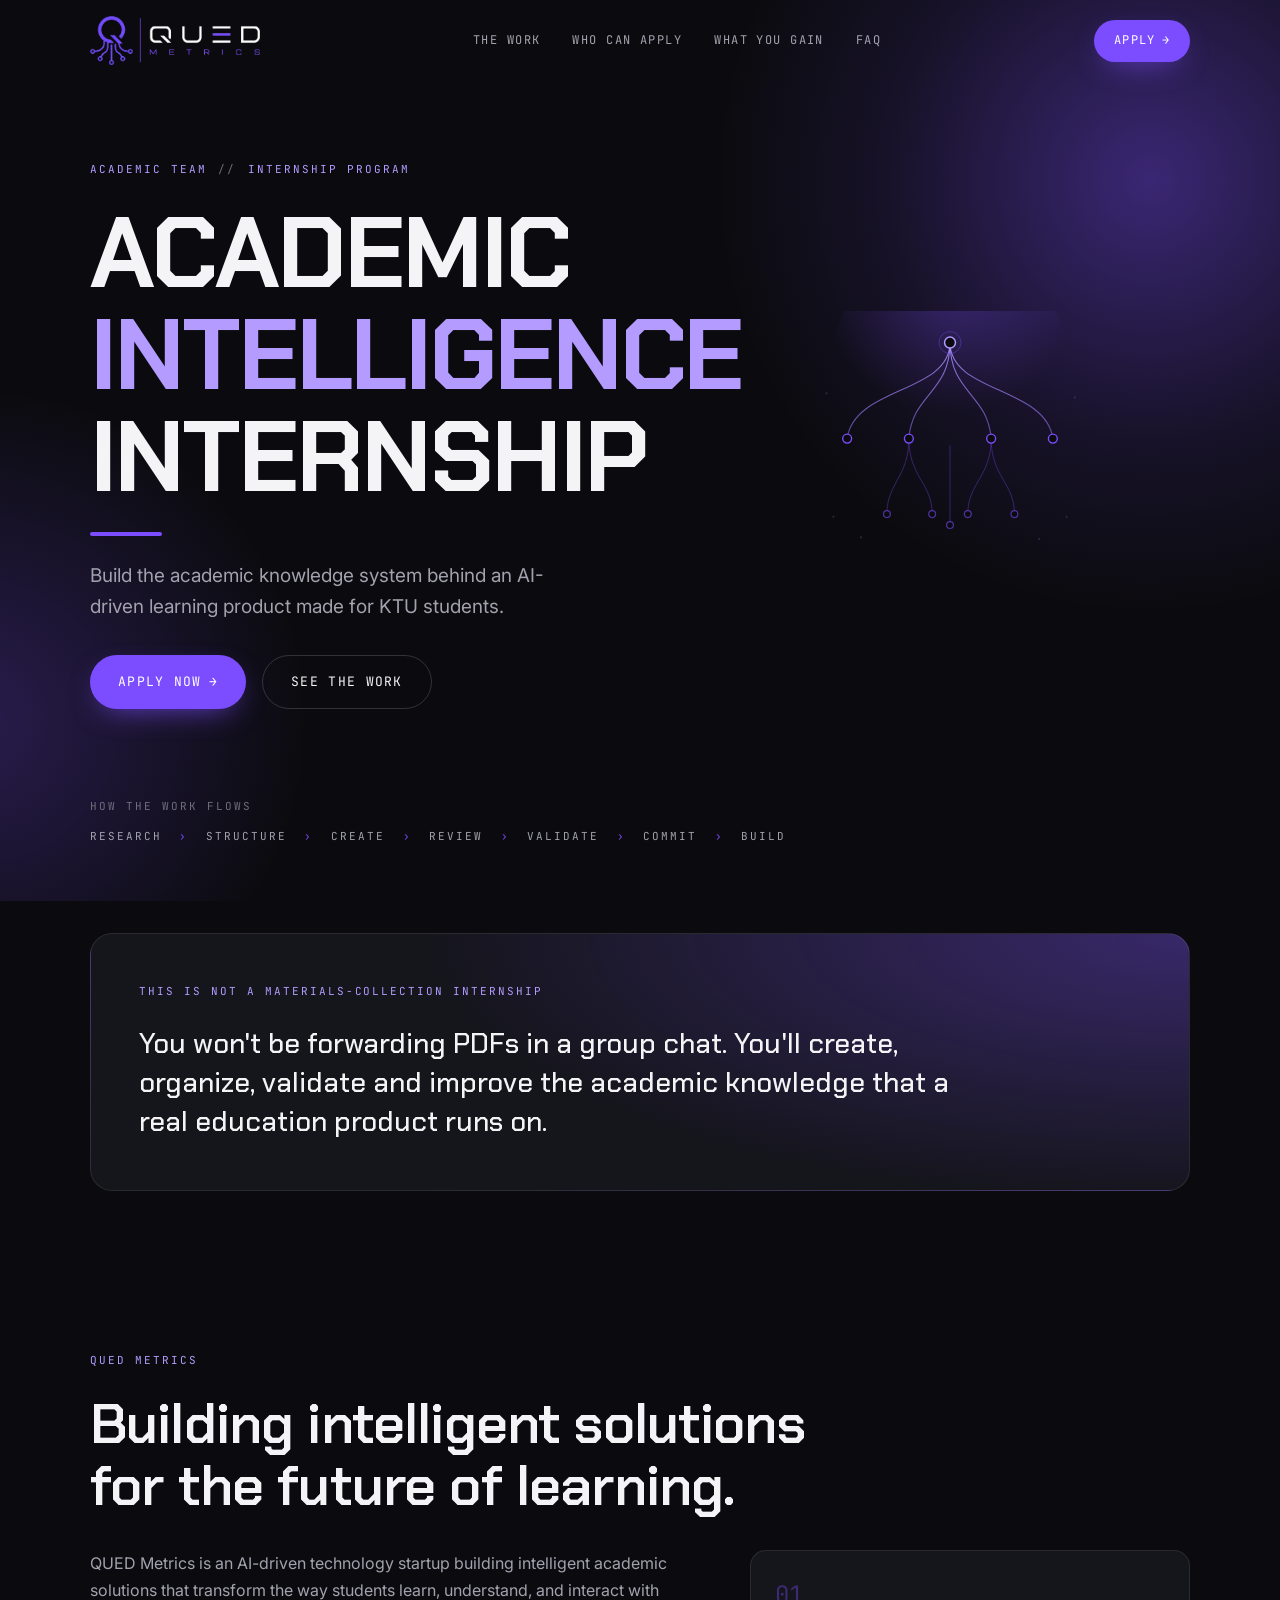
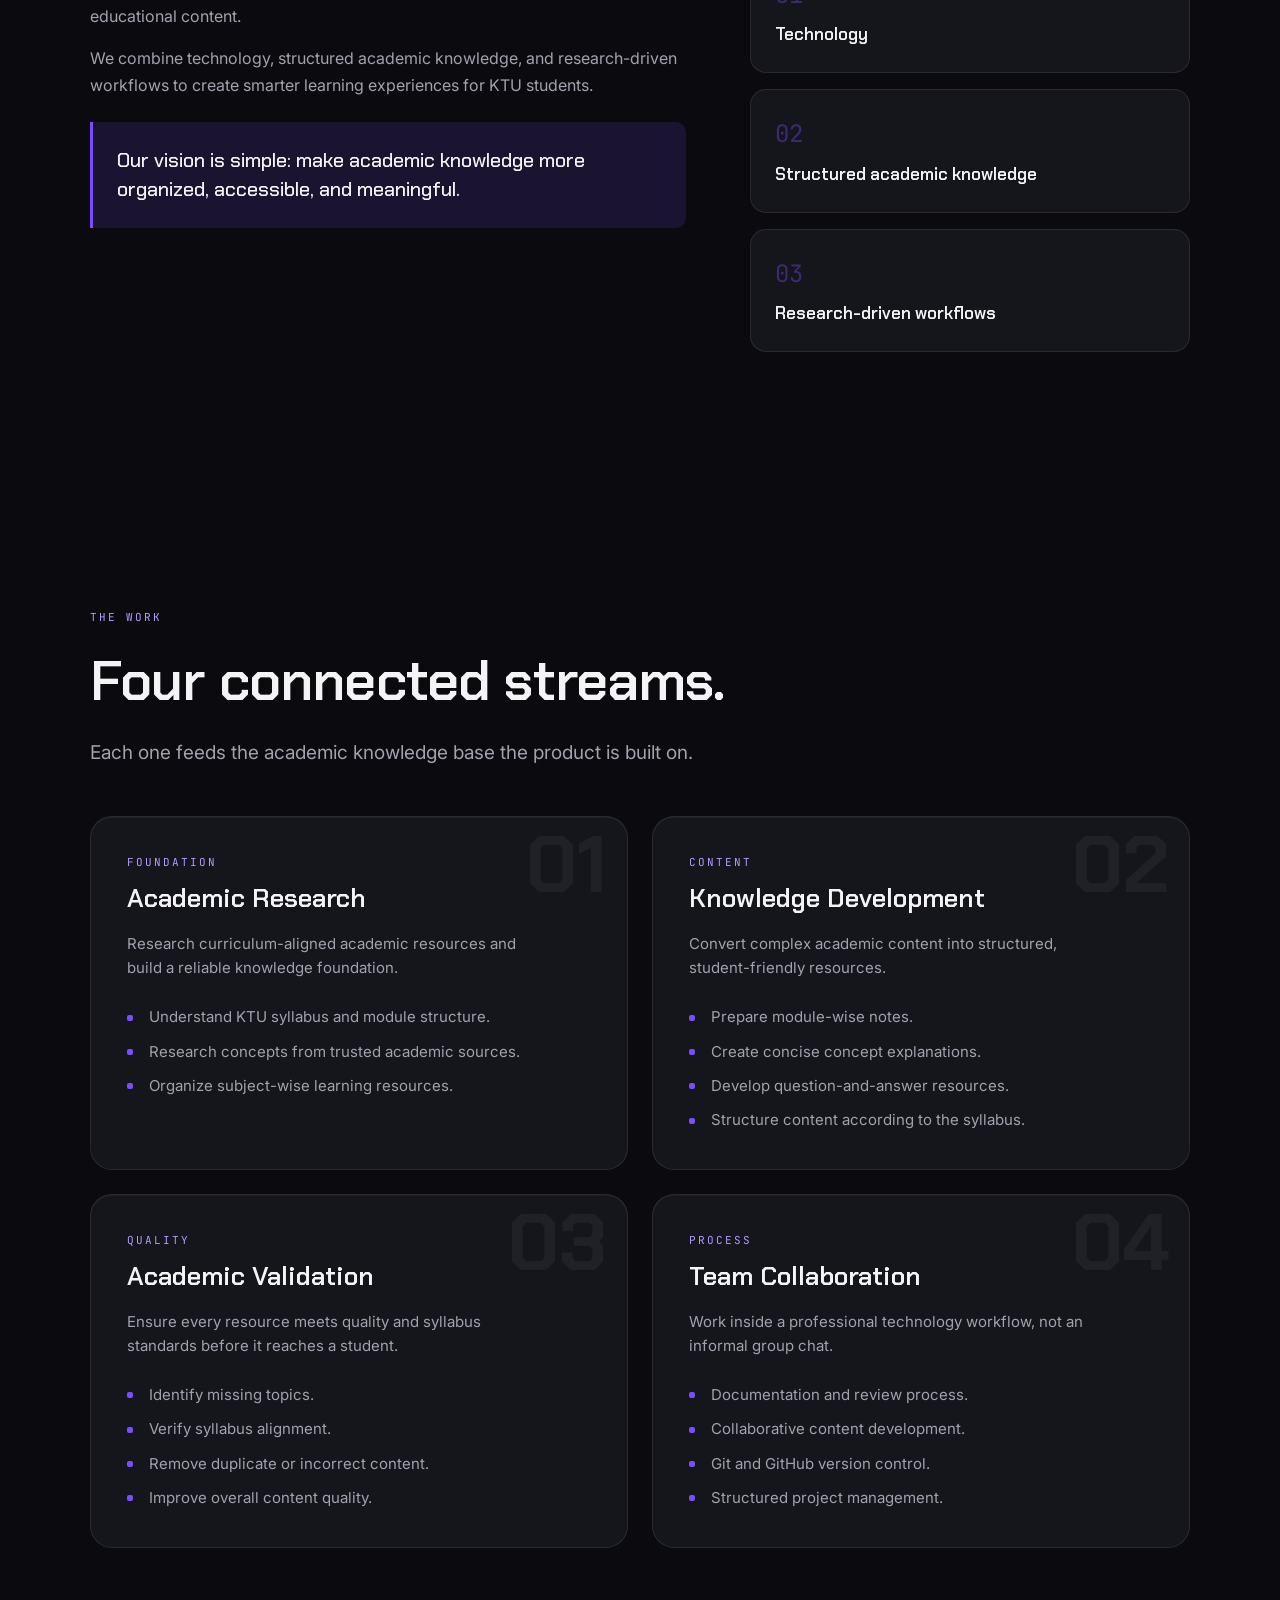
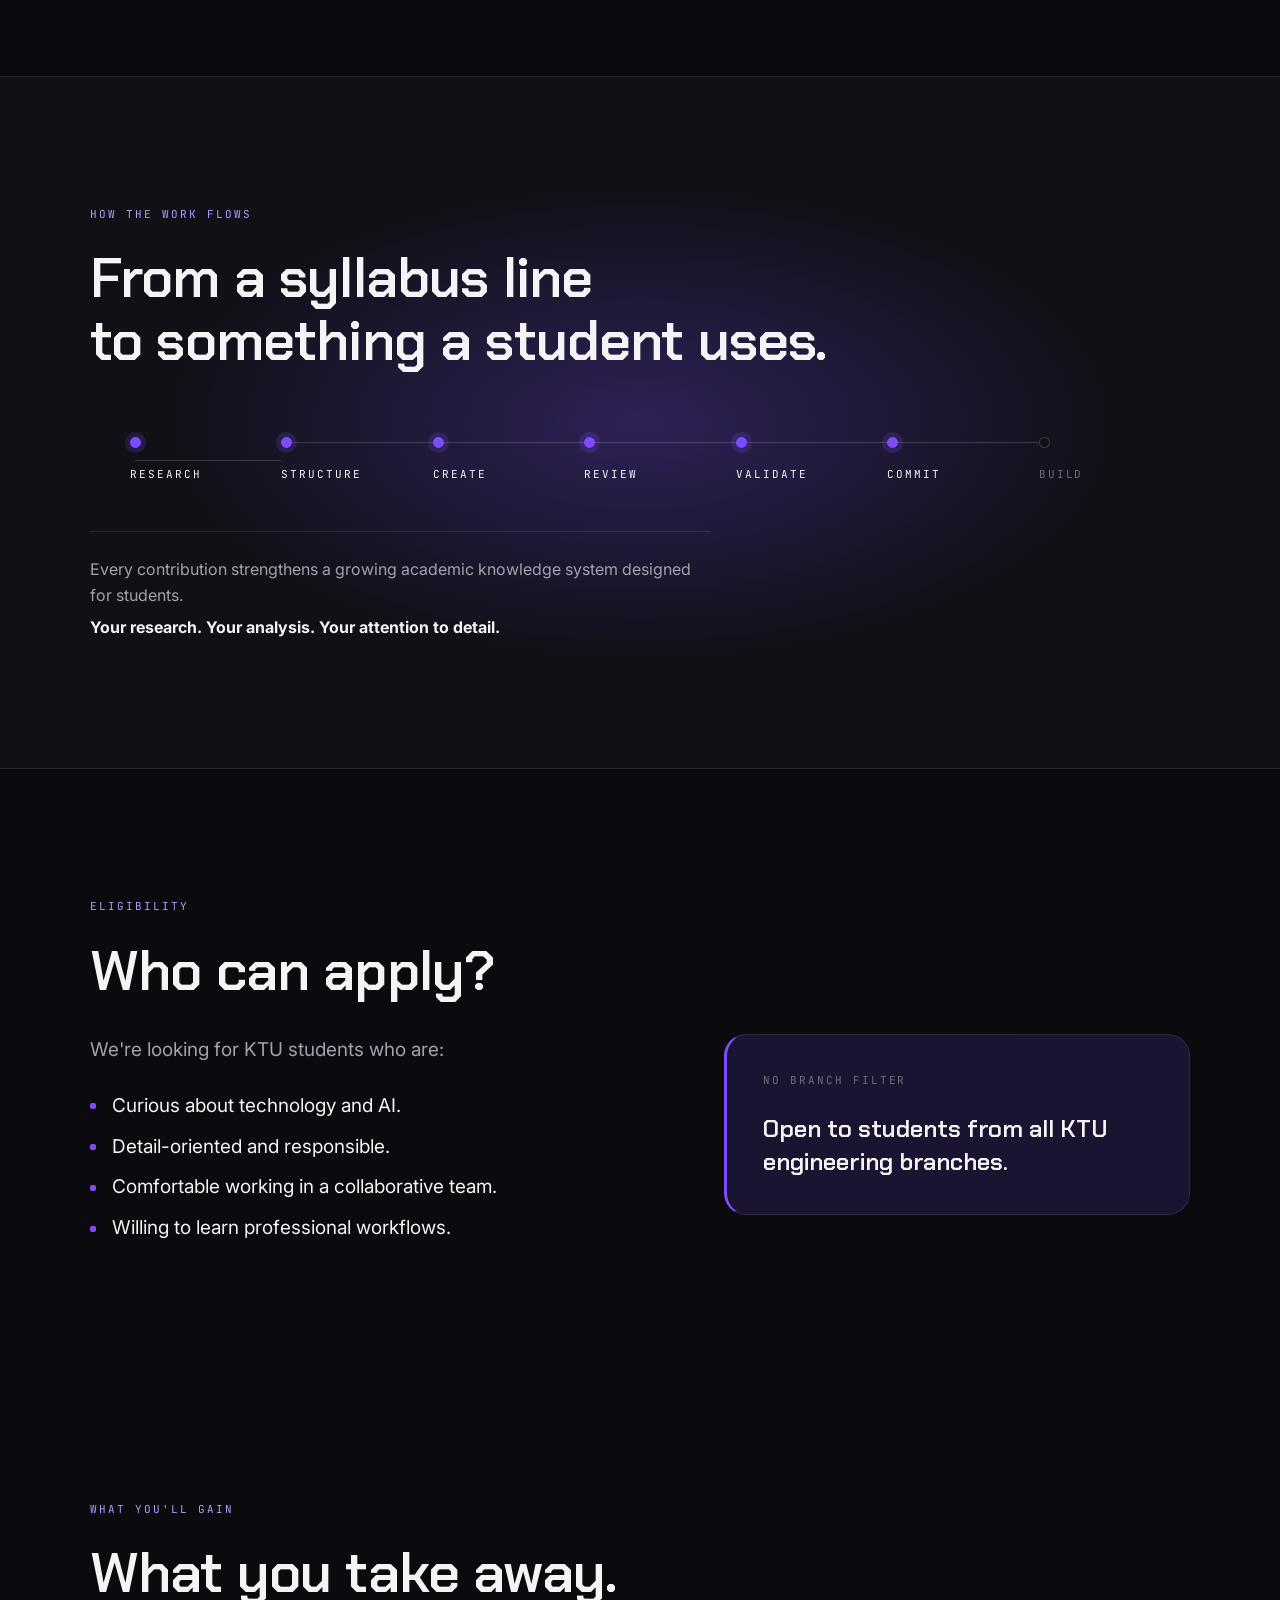
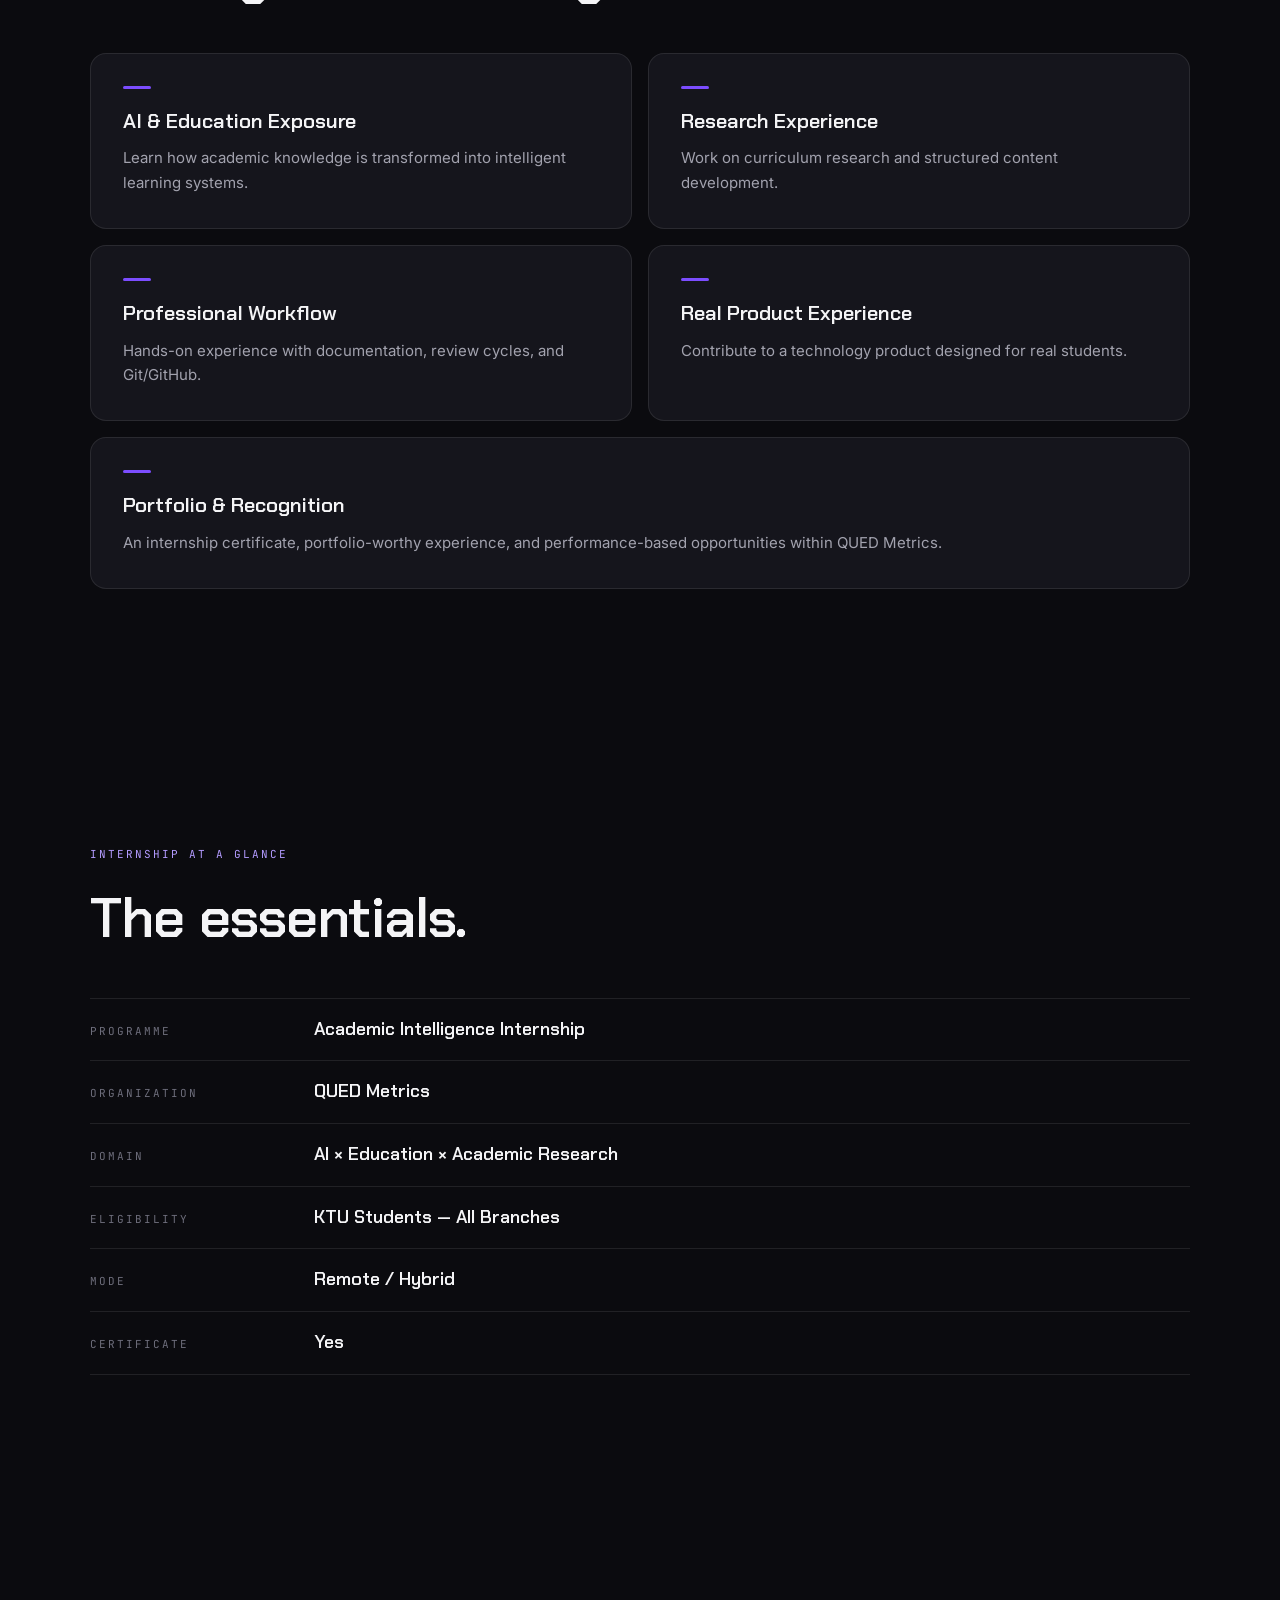
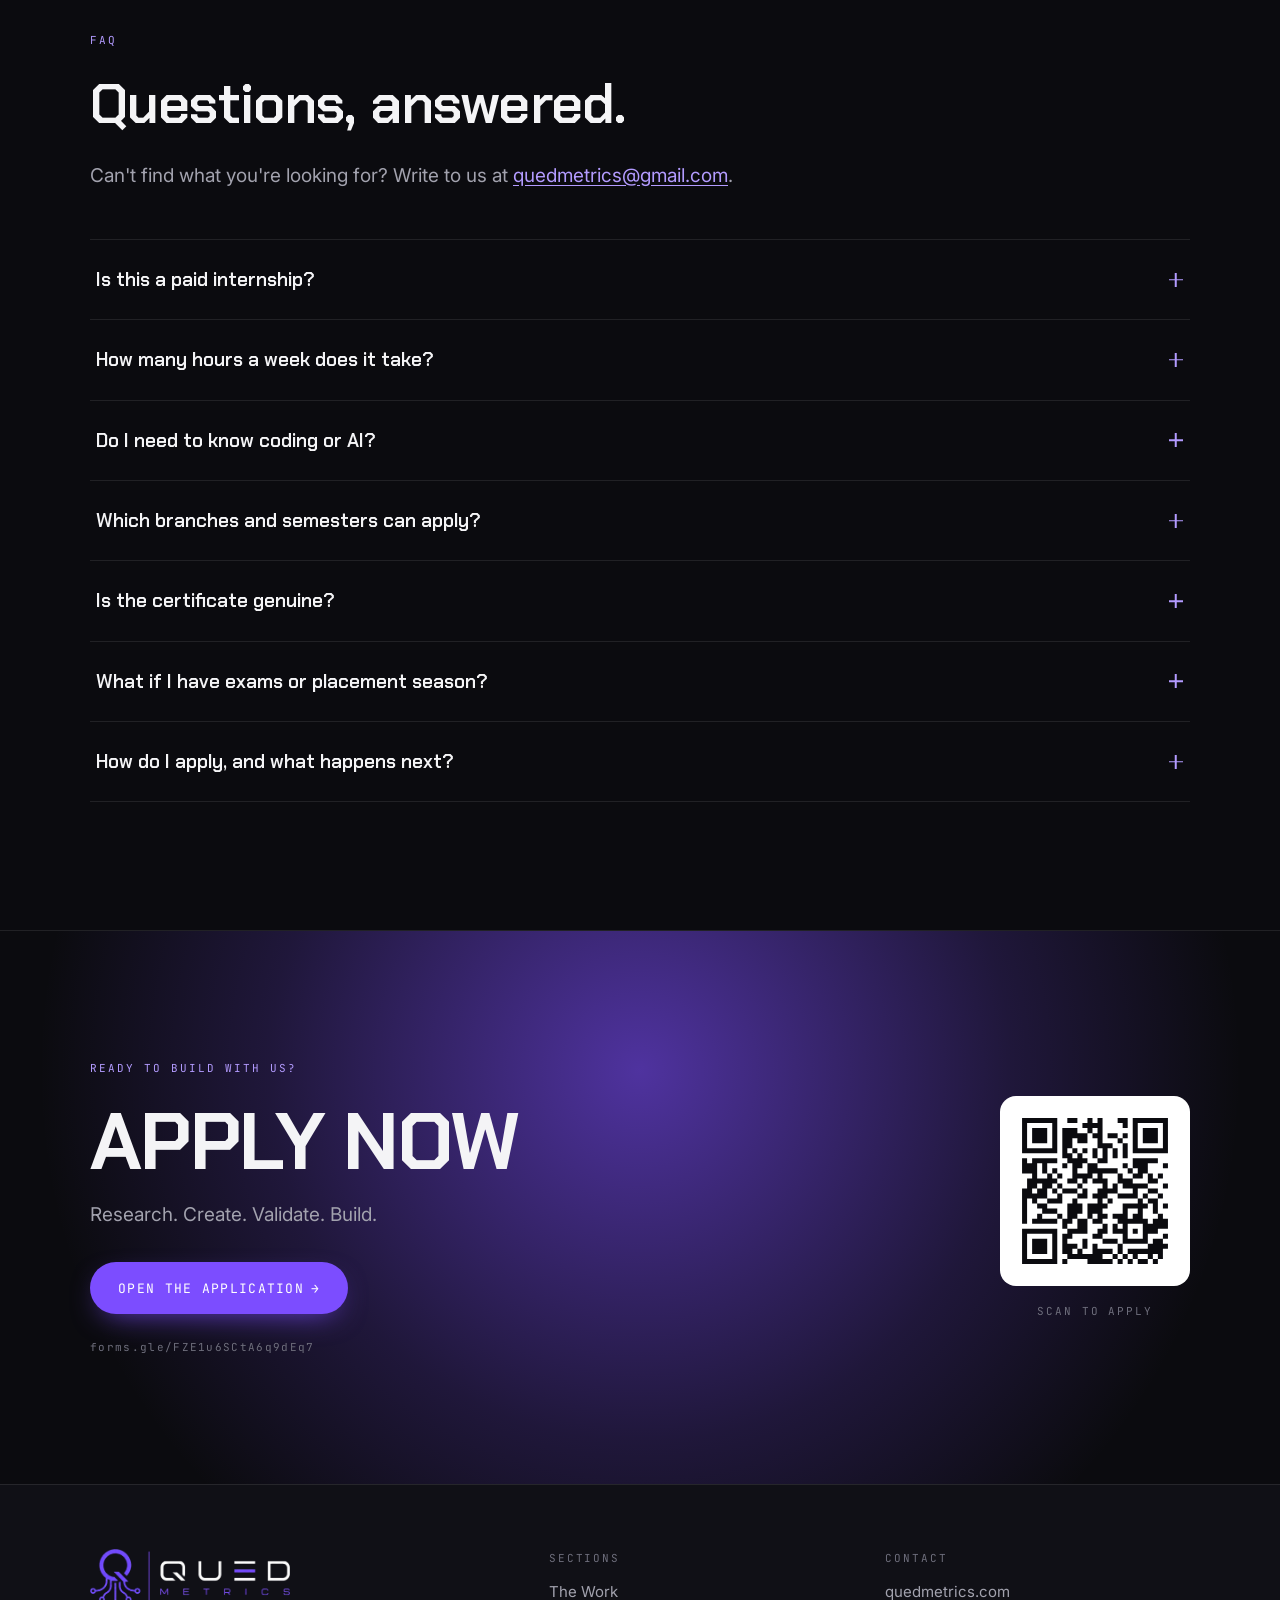
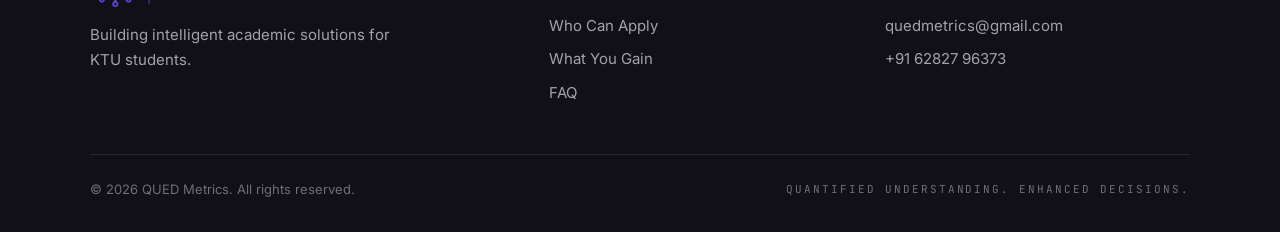
==== commit d79a9219: "logo update" ====
--- a/index.html
+++ b/index.html
@@ -13,7 +13,8 @@
 <meta property="og:url" content="https://quedmetrics.com/">
 <meta name="twitter:card" content="summary_large_image">
 
-<link rel="icon" href="assets/favicon.svg" type="image/svg+xml">
+<link rel="icon" href="assets/favicon.png" type="image/png">
+<link rel="apple-touch-icon" href="assets/favicon.png">
 <link rel="preconnect" href="https://fonts.googleapis.com">
 <link rel="preconnect" href="https://fonts.gstatic.com" crossorigin>
 <link href="https://fonts.googleapis.com/css2?family=Chakra+Petch:wght@500;600;700&family=Inter:wght@400;500;600&family=JetBrains+Mono:wght@400;500&display=swap" rel="stylesheet">
@@ -28,7 +29,7 @@
 <header class="nav" id="nav">
   <div class="nav__inner">
     <a class="nav__logo" href="#top" aria-label="QUED Metrics home">
-      <img src="assets/logo.svg" alt="QUED Metrics" width="150" height="41">
+      <img src="assets/logo.png" alt="QUED Metrics" width="170" height="49">
     </a>
 
     <nav class="nav__links" aria-label="Primary">
@@ -487,8 +488,8 @@
     <div class="footer__grid">
 
       <div class="footer__brand">
-        <img src="assets/logo.svg" alt="QUED Metrics" width="150" height="41">
-        <p>Building intelligent academic solutions for KTU students.</p>
+        <img src="assets/logo.png" alt="QUED Metrics" width="200" height="58">
+          <p>Building intelligent academic solutions for KTU students.</p>
       </div>
 
       <nav class="footer__col" aria-label="Footer">
--- a/css/style.css
+++ b/css/style.css
@@ -155,7 +155,7 @@
 }
 
 .nav__logo { flex-shrink: 0; }
-.nav__logo img { width: 132px; }
+.nav__logo img { width: 146px; }
 
 .nav__links { display: none; }
 .nav__cta   { display: none; }
@@ -720,7 +720,7 @@
   display: grid;
   gap: var(--s-5);
 }
-.footer__brand img { width: 150px; }
+.footer__brand img { width: 200px; }
 .footer__brand p {
   color: var(--muted);
   font-size: var(--fs-small);
@@ -831,7 +831,7 @@
   .nav__links a:hover { color: var(--text); }
 
   .nav__cta { display: inline-flex; }
-  .nav__logo img { width: 150px; }
+  .nav__logo img { width: 170px; }
 
   .hero__inner {
     display: grid;
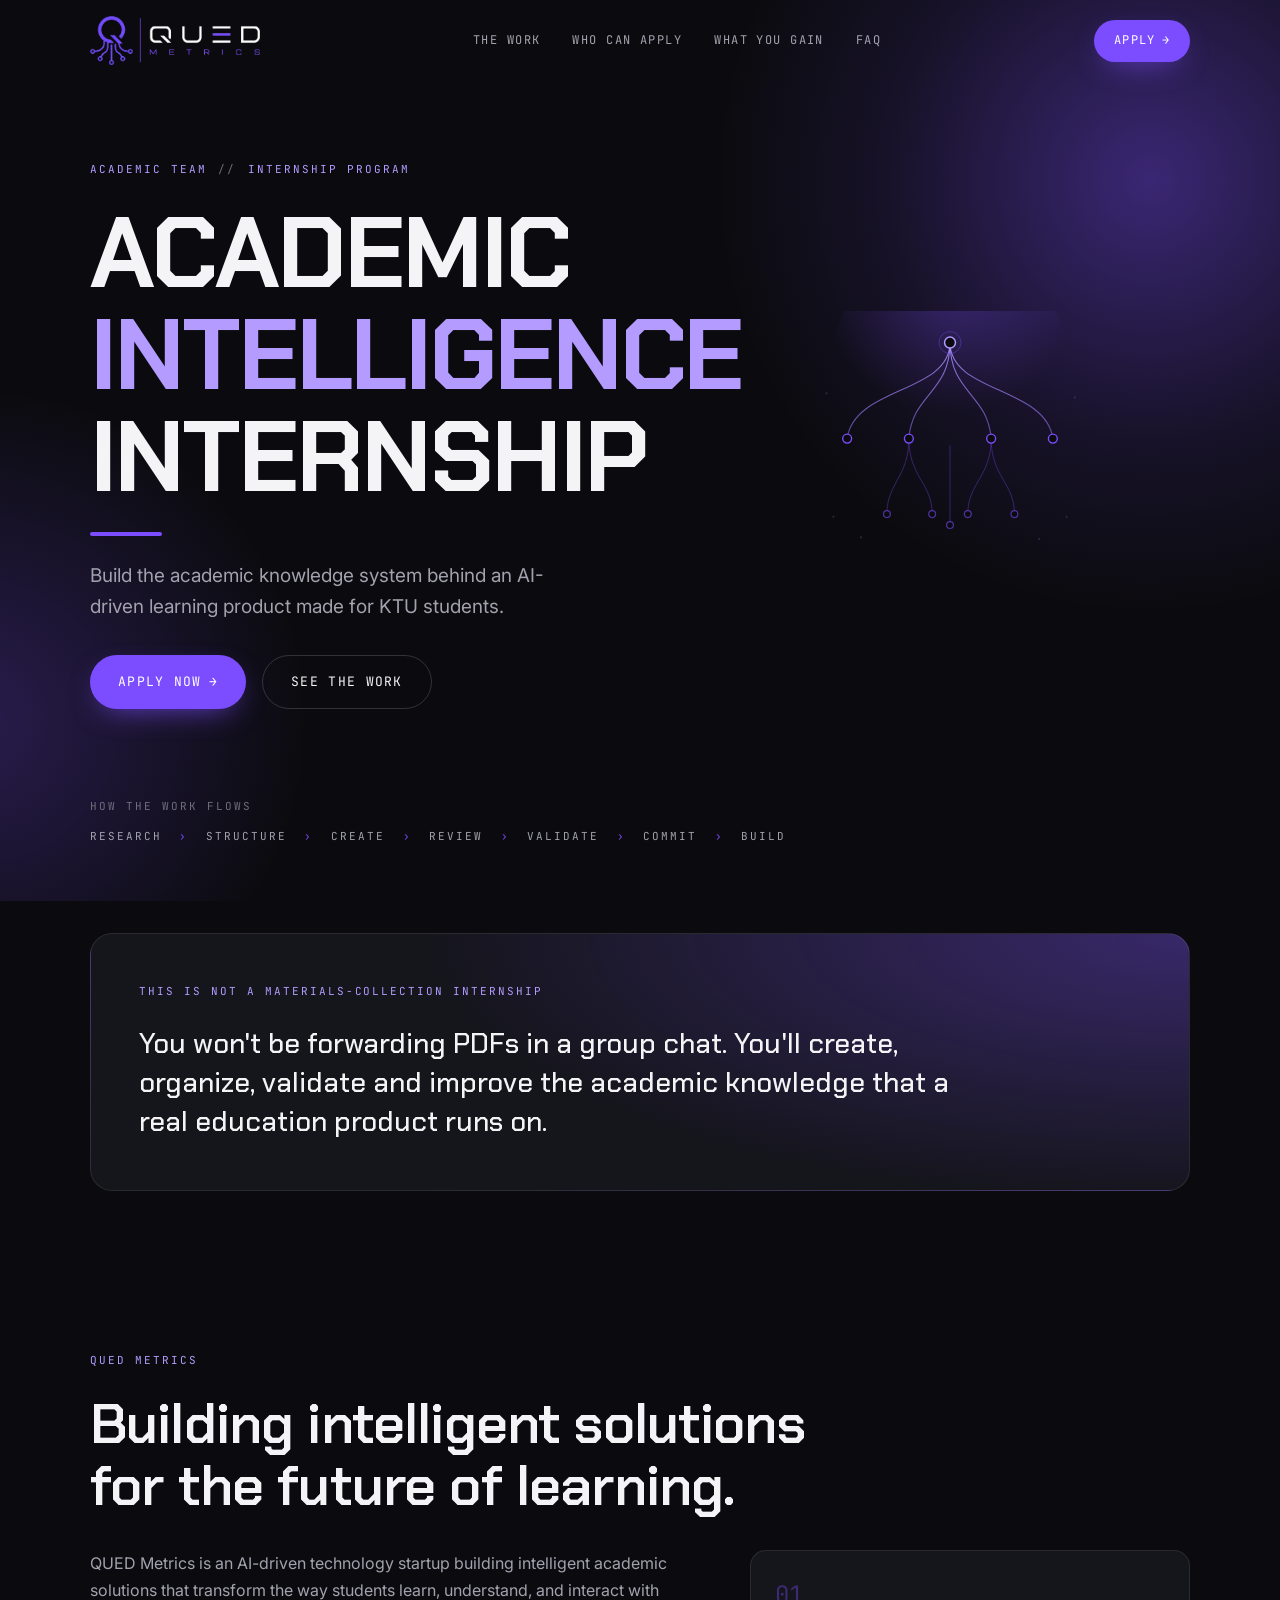
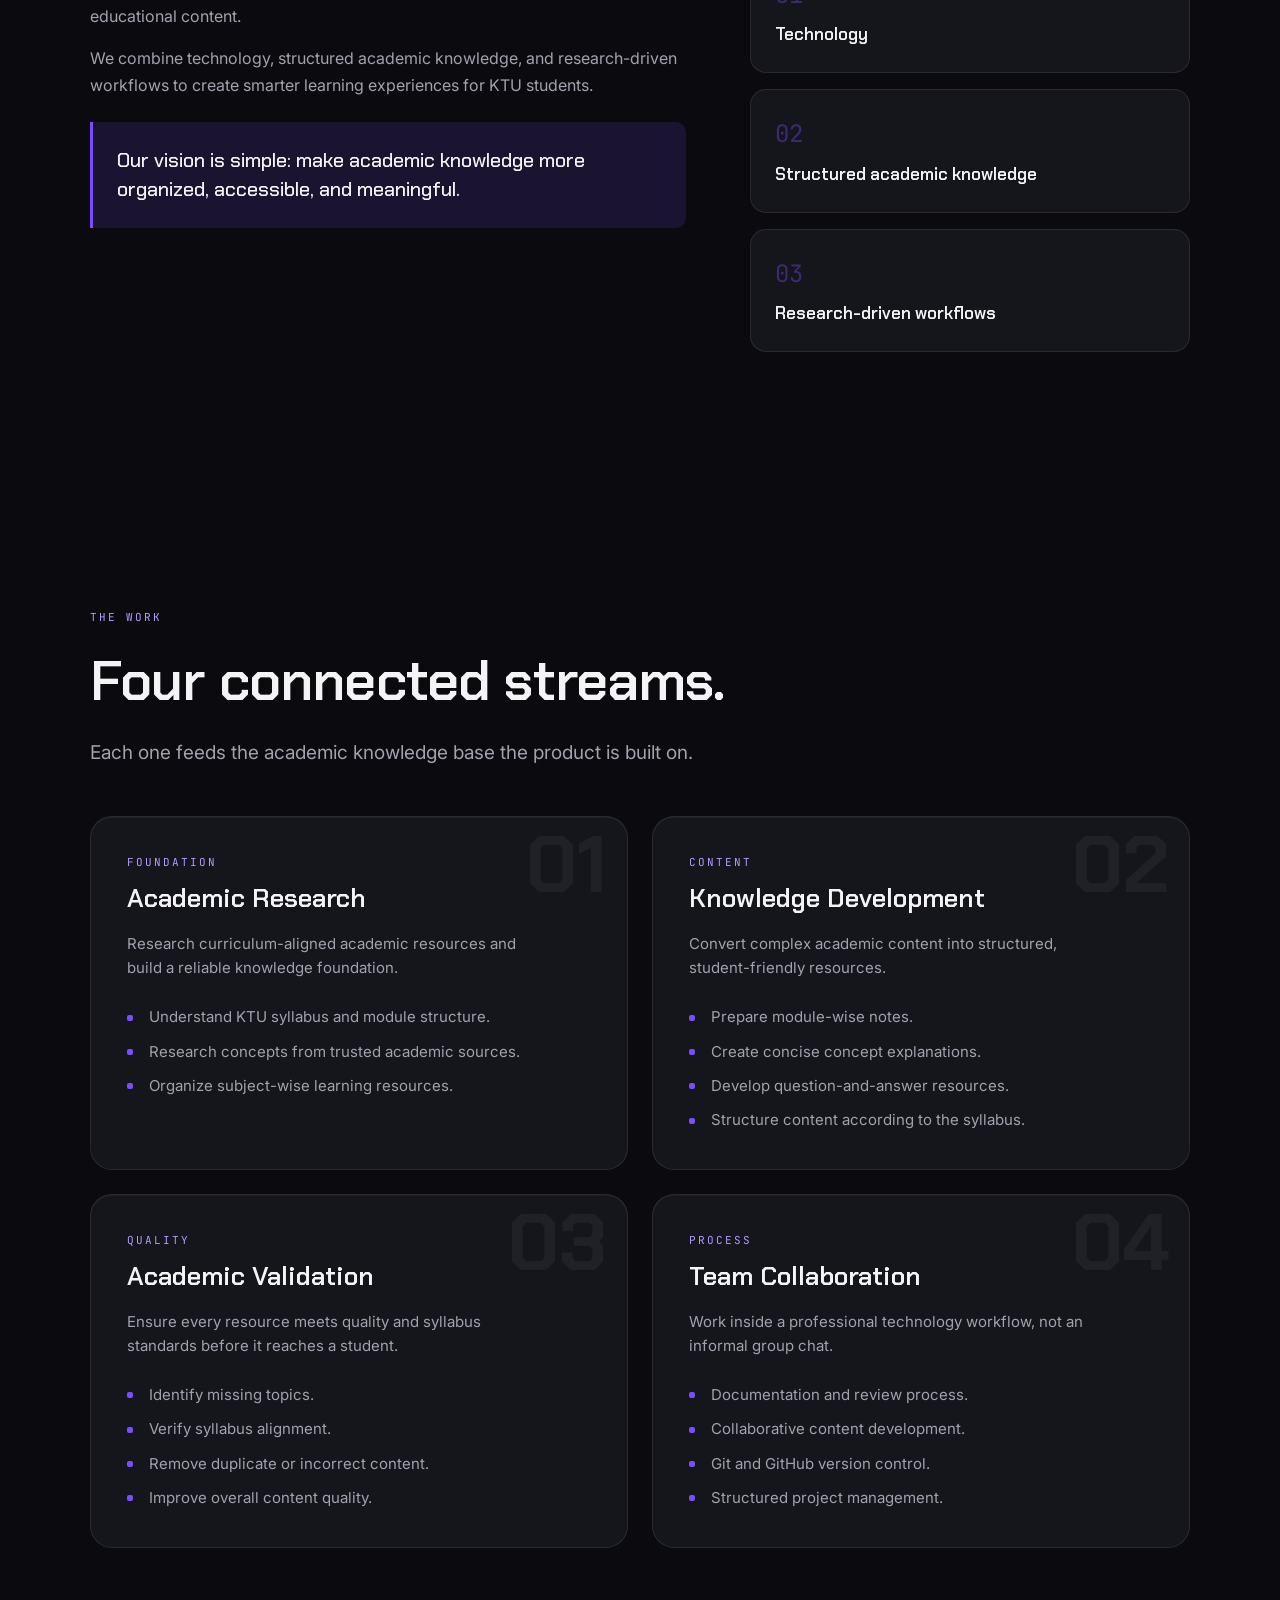
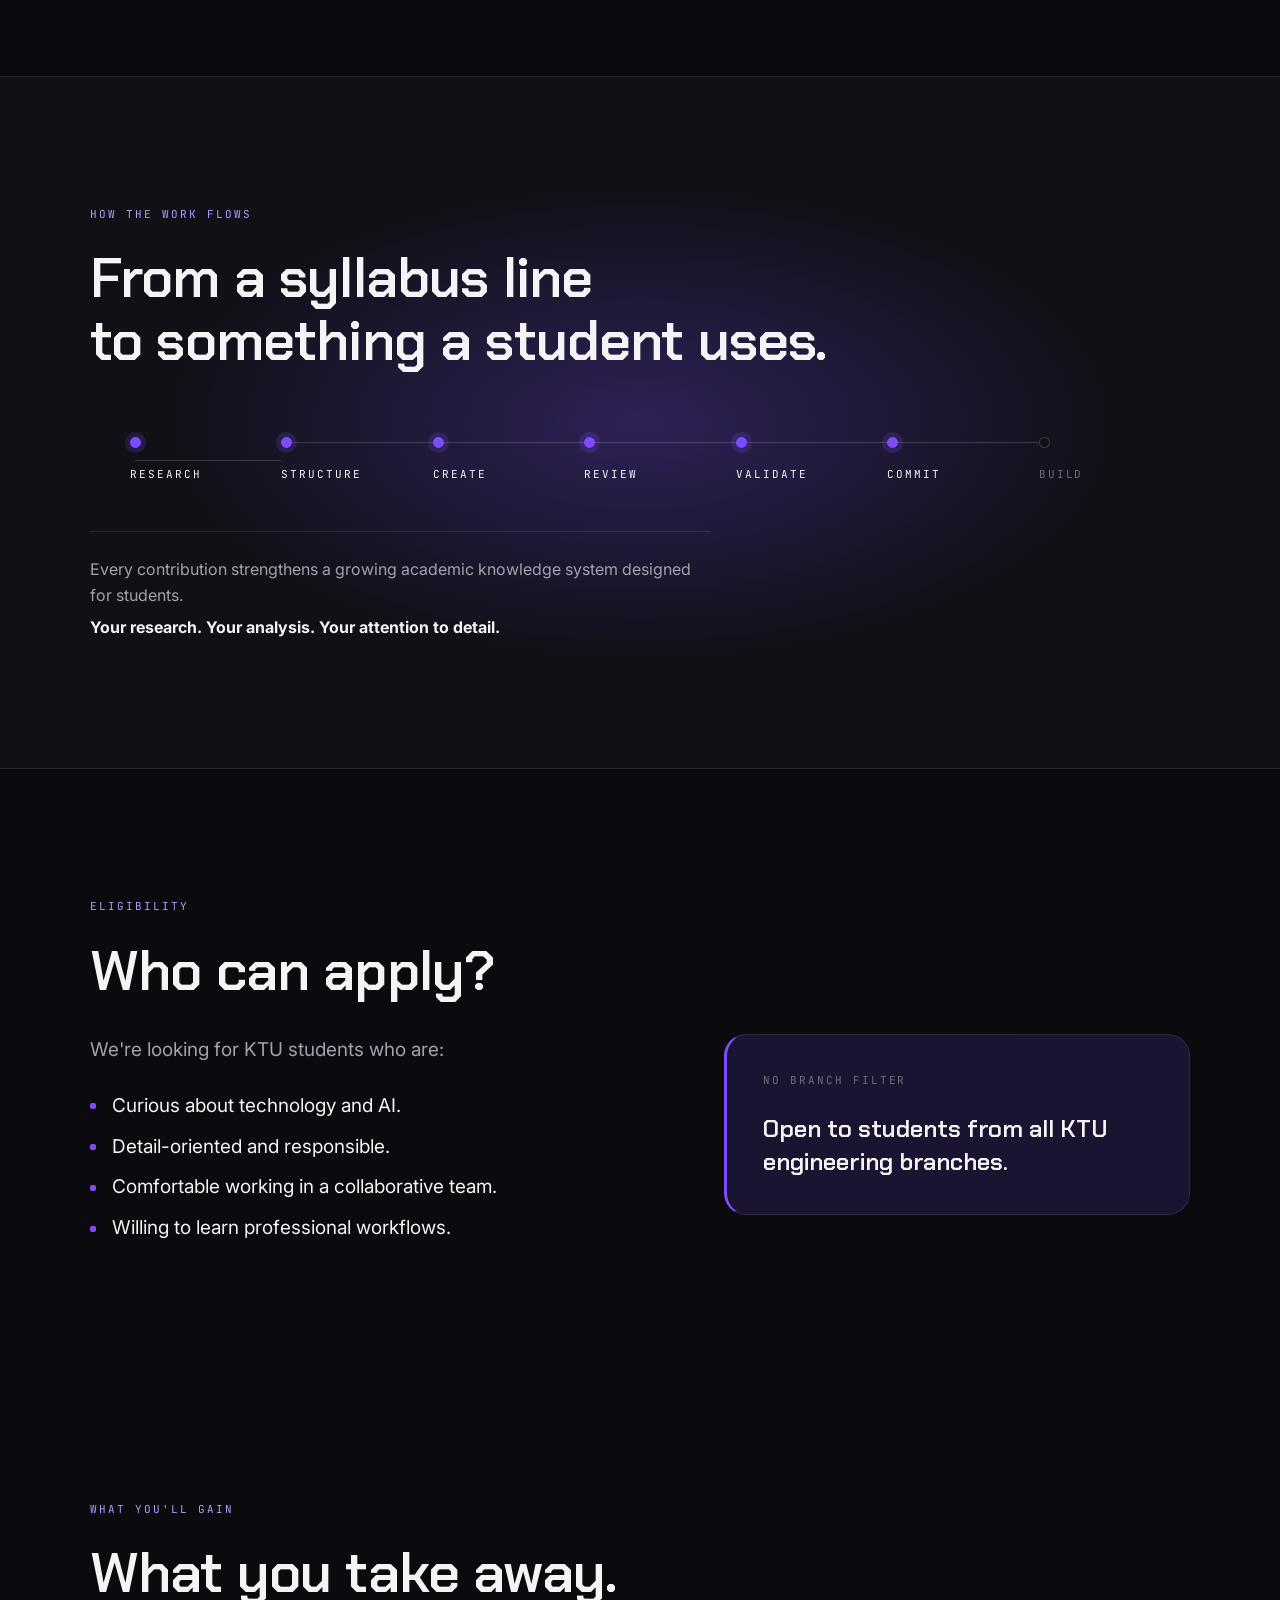
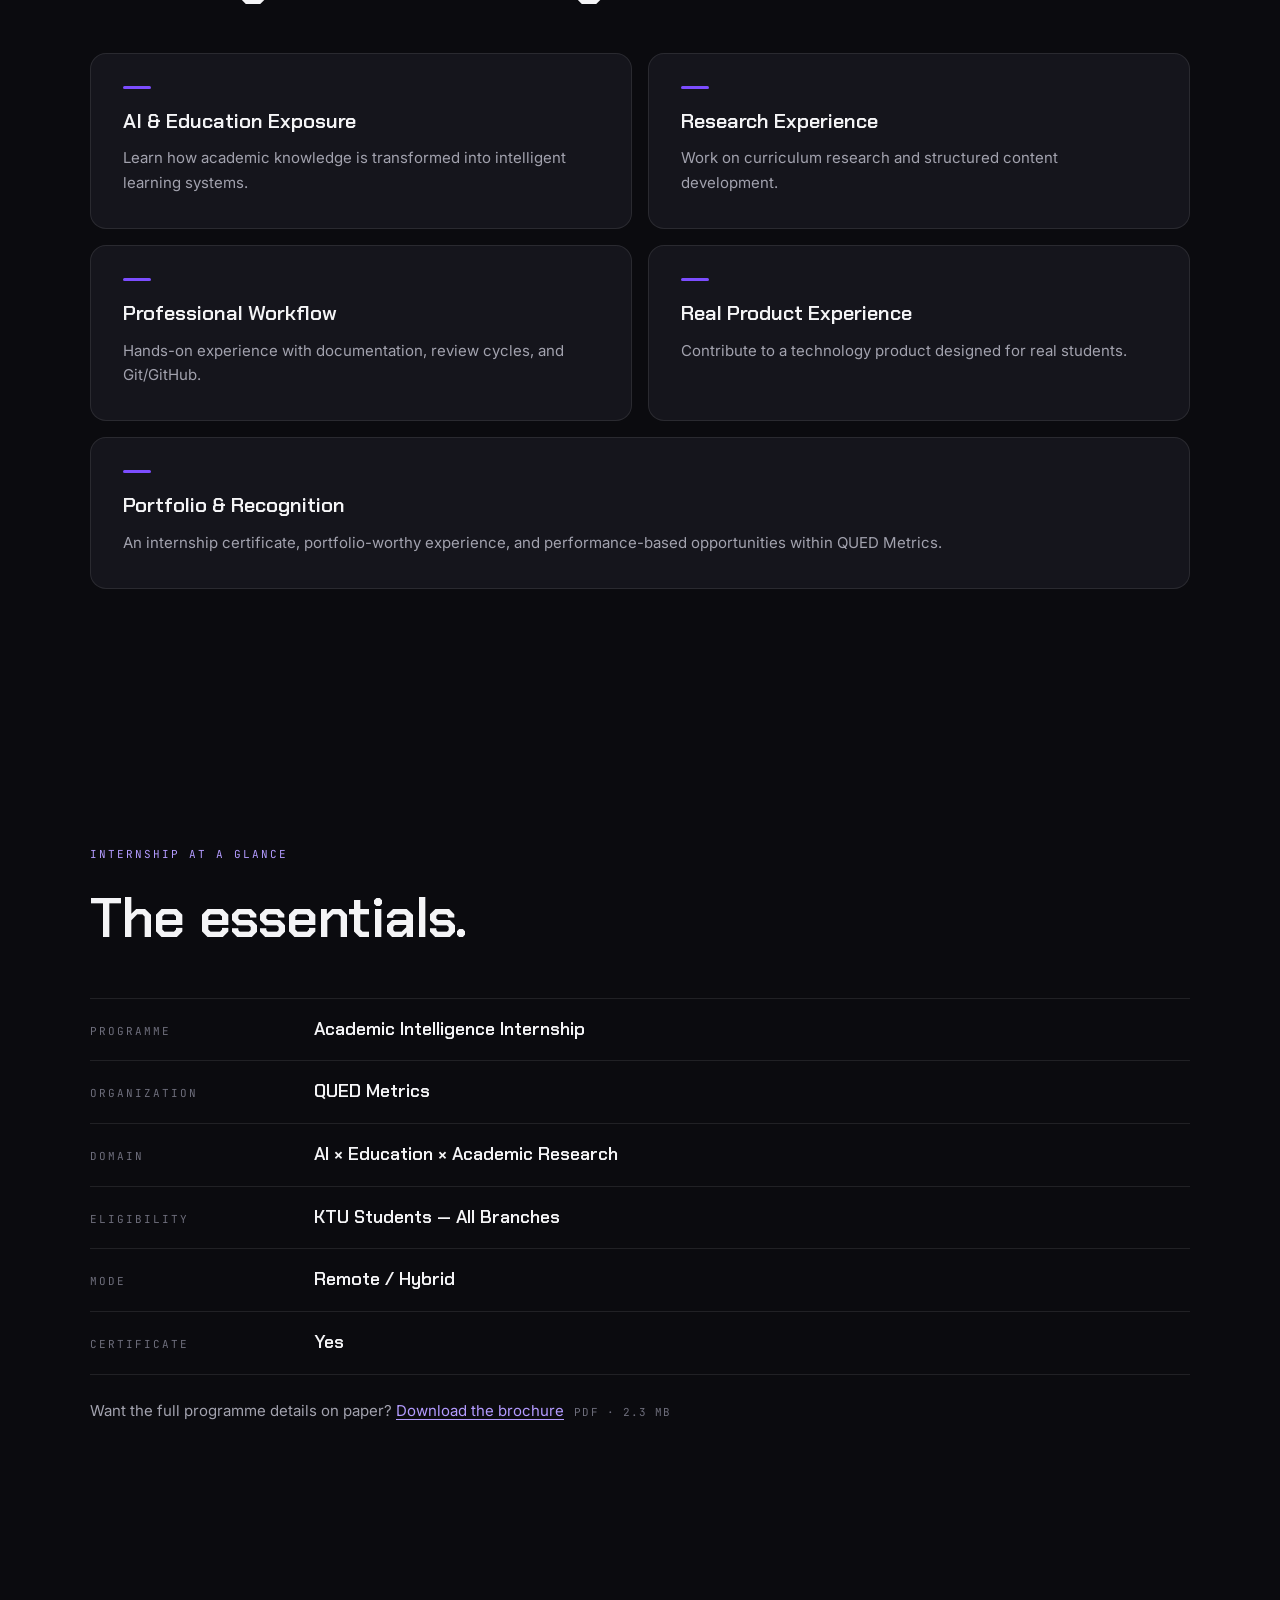
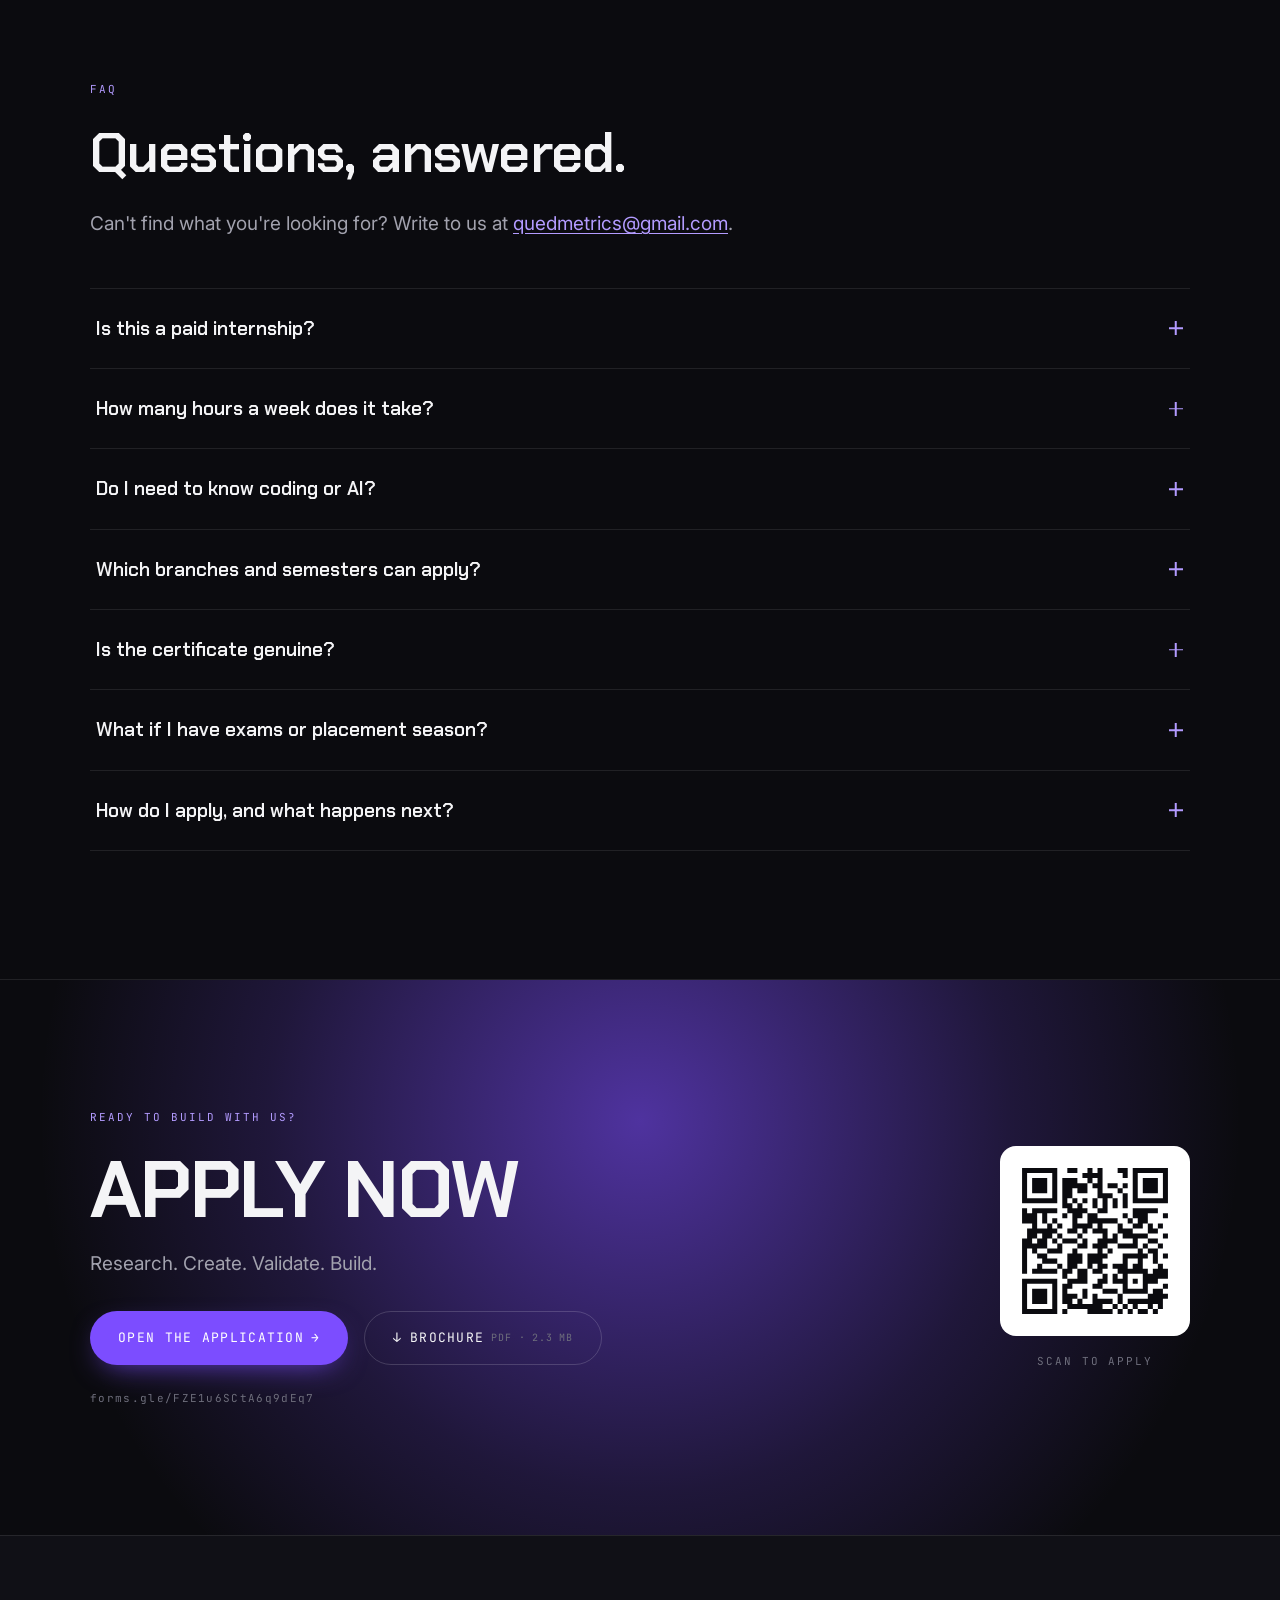
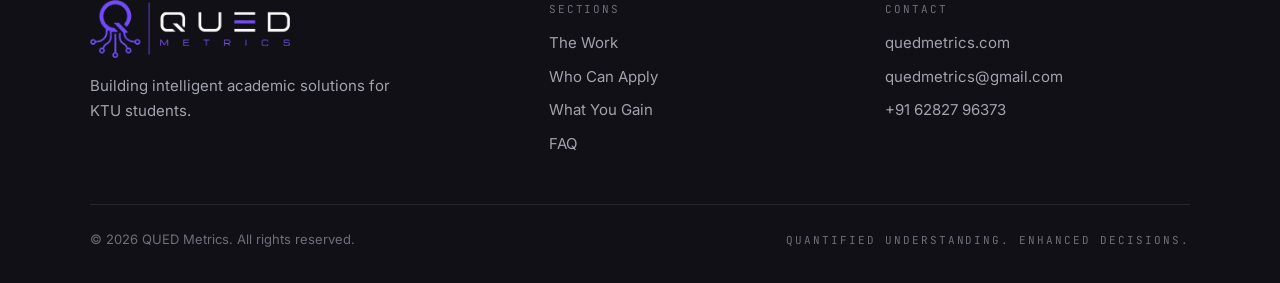
==== commit 8e3464a7: "brochure download option added" ====
--- a/index.html
+++ b/index.html
@@ -59,6 +59,9 @@
   </nav>
   <a class="btn btn--solid btn--lg" href="https://forms.gle/FZE1u6SCtA6q9dEq7" target="_blank" rel="noopener">
     Apply Now <span class="btn__arrow" aria-hidden="true">&rarr;</span>
+  </a>
+  <a class="menu__dl" href="assets/QUED-Metrics-Internship-Brochure.pdf" download>
+    <span aria-hidden="true">&darr;</span> Download brochure <span class="btn__meta">PDF &middot; 2.3&nbsp;MB</span>
   </a>
   <p class="menu__foot">quedmetrics@gmail.com</p>
 </div>
@@ -319,6 +322,12 @@
       <div class="spec__row"><span class="spec__k">Mode</span><span class="spec__v">Remote / Hybrid</span></div>
       <div class="spec__row"><span class="spec__k">Certificate</span><span class="spec__v">Yes</span></div>
     </div>
+
+    <p class="spec__note reveal">
+      Want the full programme details on paper?
+      <a class="link" href="assets/QUED-Metrics-Internship-Brochure.pdf" download>Download the brochure</a>
+      <span class="spec__meta">PDF &middot; 2.3&nbsp;MB</span>
+    </p>
   </div>
 </section>
 
@@ -467,9 +476,14 @@
       <p class="eyebrow">Ready to build with us?</p>
       <h2 class="cta__title">Apply Now</h2>
       <p class="cta__sub">Research. Create. Validate. Build.</p>
-      <a class="btn btn--solid btn--lg" href="https://forms.gle/FZE1u6SCtA6q9dEq7" target="_blank" rel="noopener">
-        Open the application <span class="btn__arrow" aria-hidden="true">&rarr;</span>
-      </a>
+      <div class="cta__actions">
+        <a class="btn btn--solid btn--lg" href="https://forms.gle/FZE1u6SCtA6q9dEq7" target="_blank" rel="noopener">
+          Open the application <span class="btn__arrow" aria-hidden="true">&rarr;</span>
+        </a>
+        <a class="btn btn--ghost btn--lg" href="assets/QUED-Metrics-Internship-Brochure.pdf" download>
+          <span class="btn__dl" aria-hidden="true">&darr;</span> Brochure <span class="btn__meta">PDF &middot; 2.3&nbsp;MB</span>
+        </a>
+      </div>
       <p class="cta__url">forms.gle/FZE1u6SCtA6q9dEq7</p>
     </div>
 
--- a/css/style.css
+++ b/css/style.css
@@ -124,6 +124,16 @@
   color: var(--text);
 }
 .btn--ghost:hover { border-color: var(--violet-edge); background: var(--violet-dim); }
+
+.btn__meta {
+  font-size: .625rem;
+  letter-spacing: .08em;
+  color: var(--faint);
+}
+.btn--solid .btn__meta { color: rgba(255,255,255,.7); }
+
+.btn__dl { transition: transform var(--t-fast) var(--ease); }
+.btn:hover .btn__dl { transform: translateY(2px); }
 
 .btn__arrow { transition: transform var(--t-fast) var(--ease); }
 .btn:hover .btn__arrow { transform: translateX(3px); }
@@ -203,6 +213,22 @@
 
 .menu .btn { align-self: flex-start; }
 
+.menu__dl {
+  display: inline-flex;
+  align-items: center;
+  gap: .5rem;
+  align-self: flex-start;
+  padding: .7rem 1.1rem;
+  border: 1px solid var(--line-strong);
+  border-radius: var(--r-pill);
+  font-family: var(--font-mono);
+  font-size: .75rem;
+  letter-spacing: .1em;
+  text-transform: uppercase;
+  transition: border-color var(--t-fast) var(--ease), background-color var(--t-fast) var(--ease);
+}
+.menu__dl:hover { border-color: var(--violet-edge); background: var(--violet-dim); }
+
 .menu__foot {
   margin-top: auto;
   font-family: var(--font-mono);
@@ -602,6 +628,21 @@
   font-weight: 600;
 }
 
+.spec__note {
+  margin-top: var(--s-4);
+  font-size: var(--fs-small);
+  color: var(--muted);
+}
+.spec__meta {
+  font-family: var(--font-mono);
+  font-size: var(--fs-mono);
+  letter-spacing: .1em;
+  text-transform: uppercase;
+  color: var(--faint);
+  margin-left: .4rem;
+  white-space: nowrap;
+}
+
 /* ---------- Accordion ---------- */
 .acc { margin-top: var(--s-6); border-top: 1px solid var(--line); }
 .acc__item { border-bottom: 1px solid var(--line); }
@@ -689,6 +730,12 @@
   color: var(--muted);
   margin-block: var(--s-3) var(--s-5);
 }
+.cta__actions {
+  display: flex;
+  flex-wrap: wrap;
+  gap: var(--s-3);
+}
+
 .cta__url {
   margin-top: var(--s-4);
   font-family: var(--font-mono);
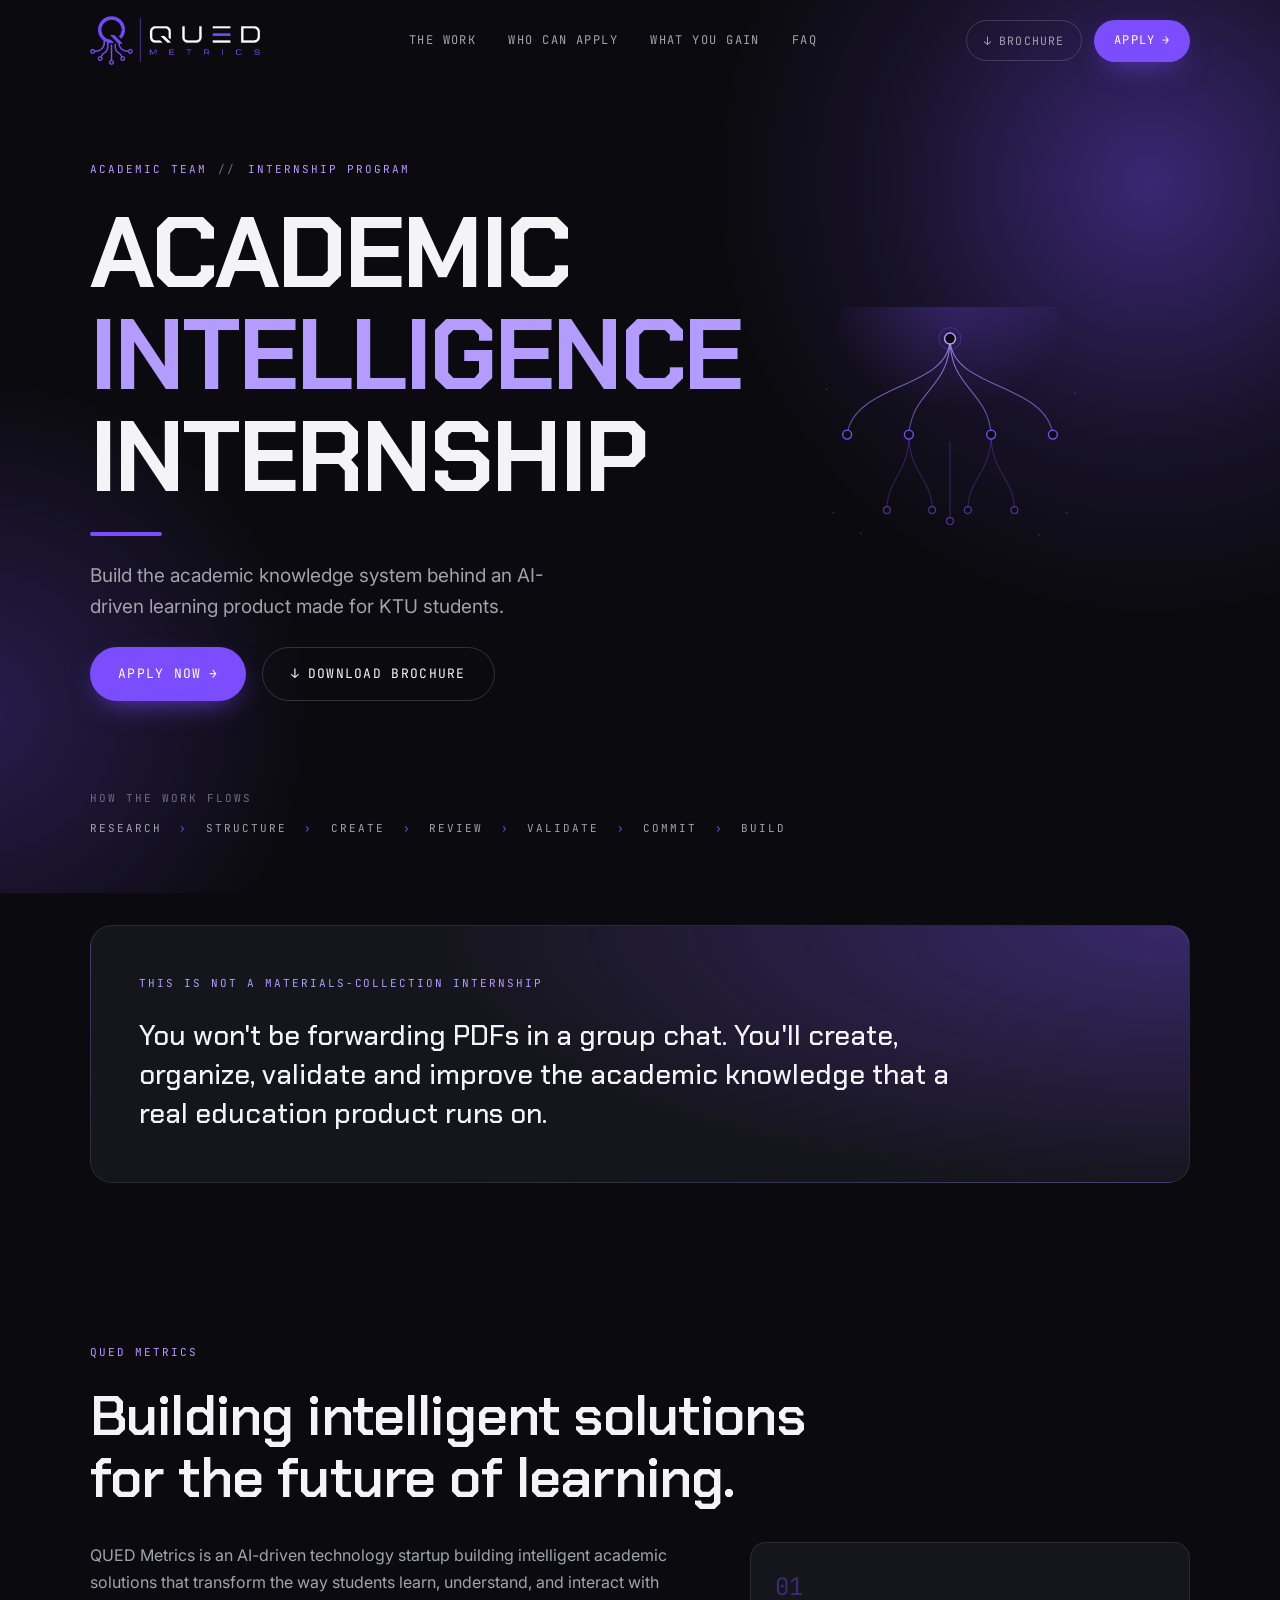
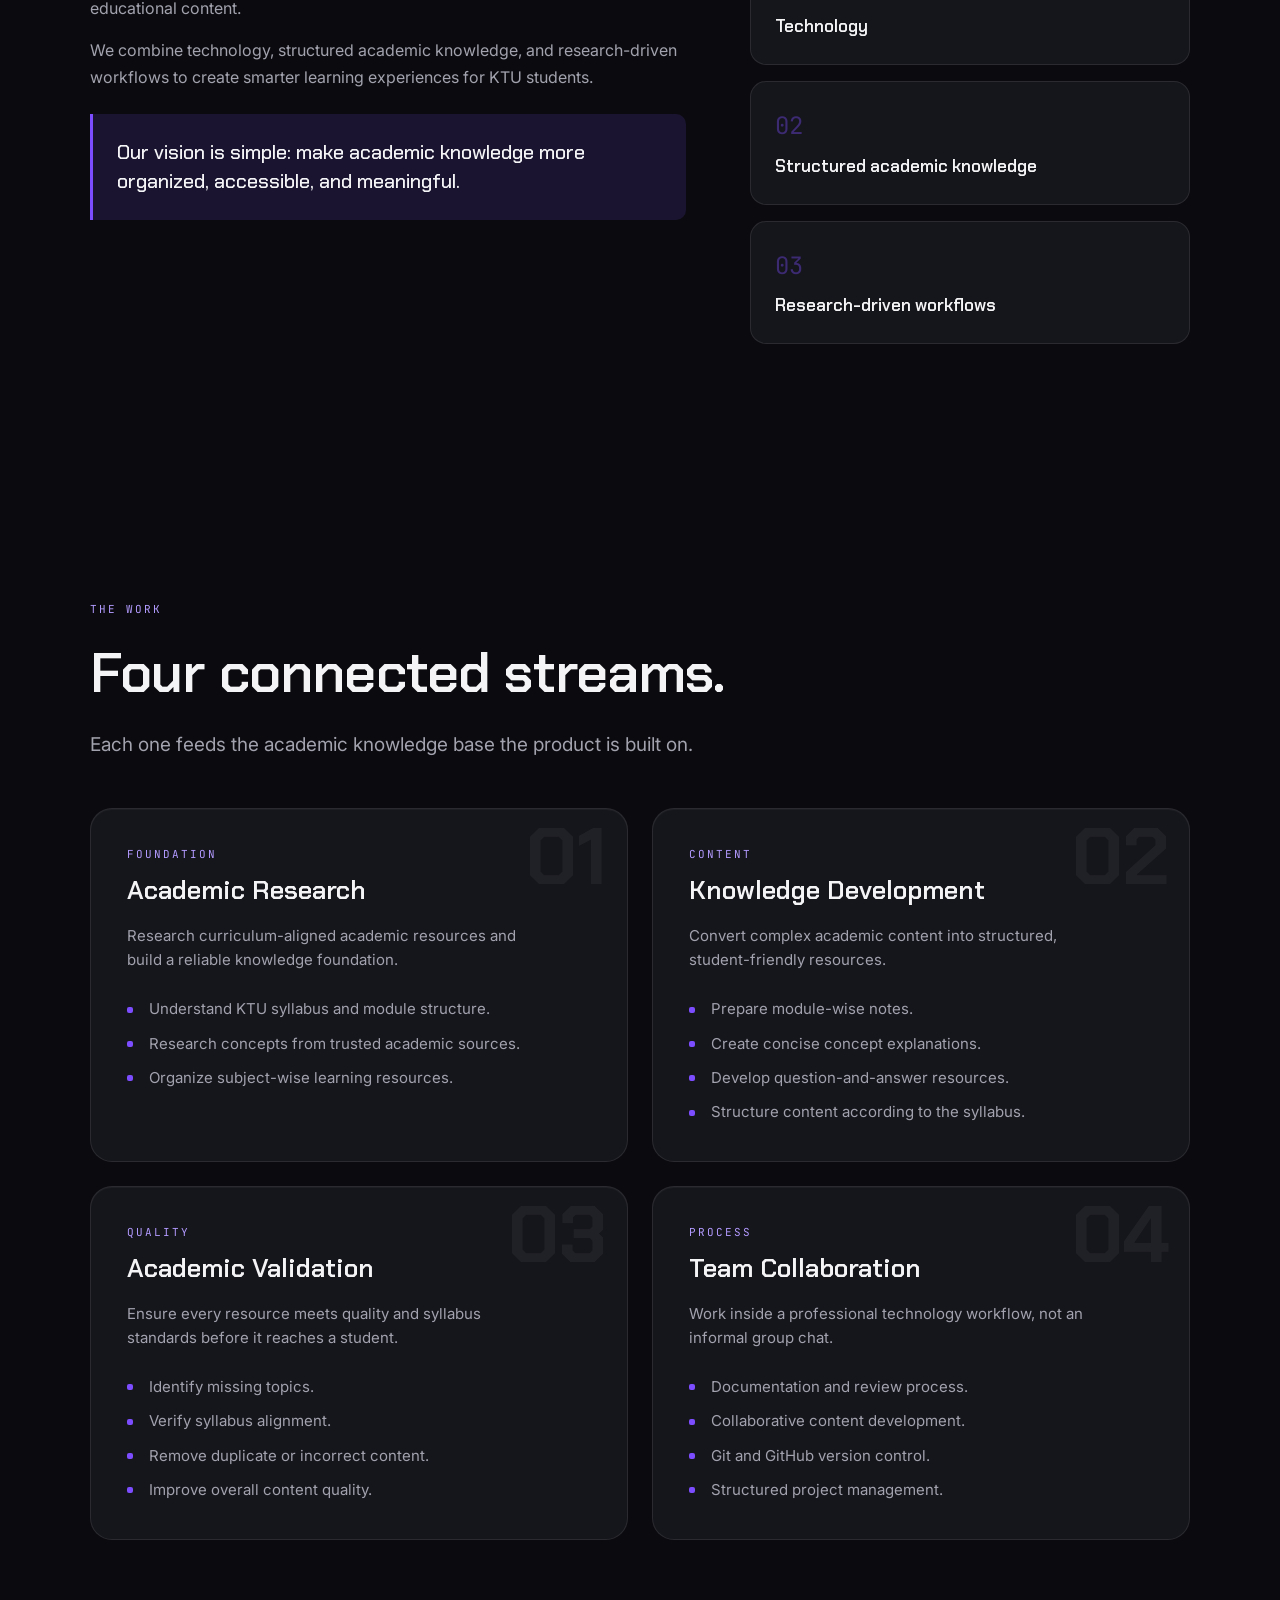
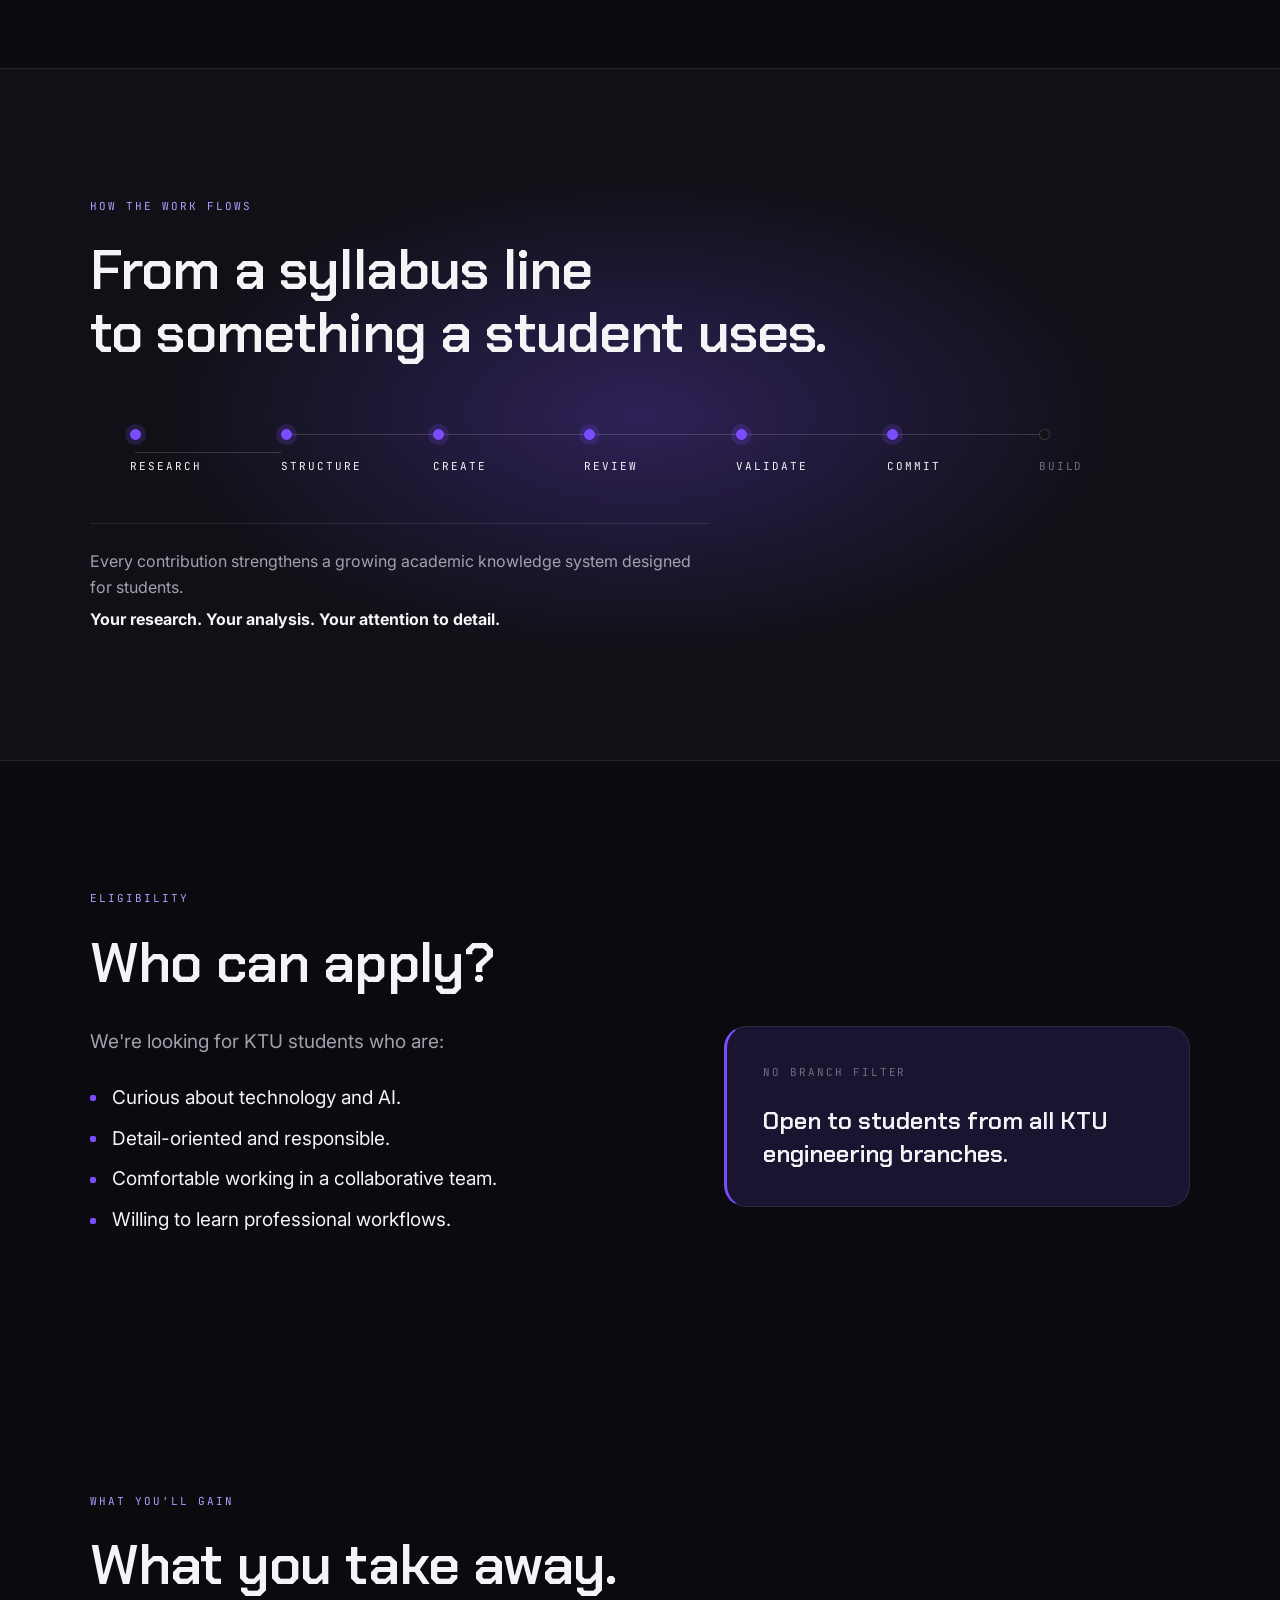
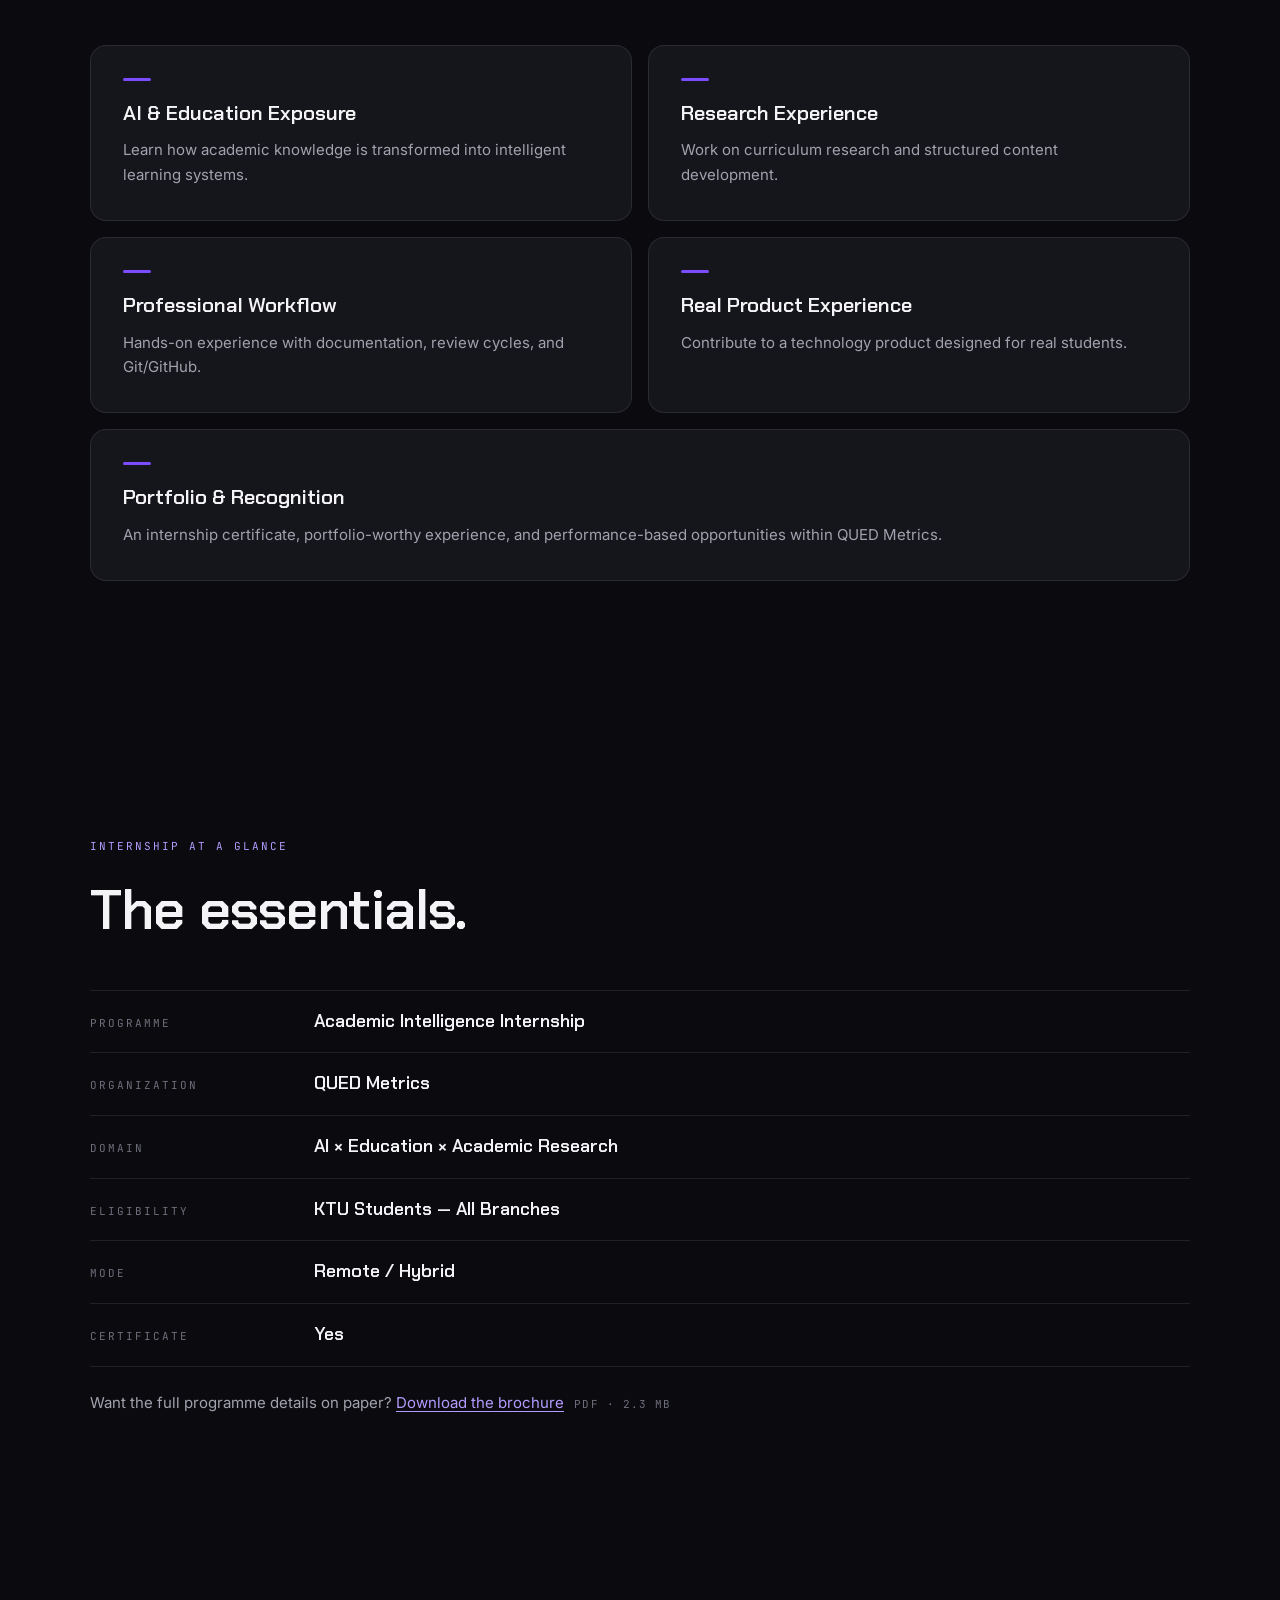
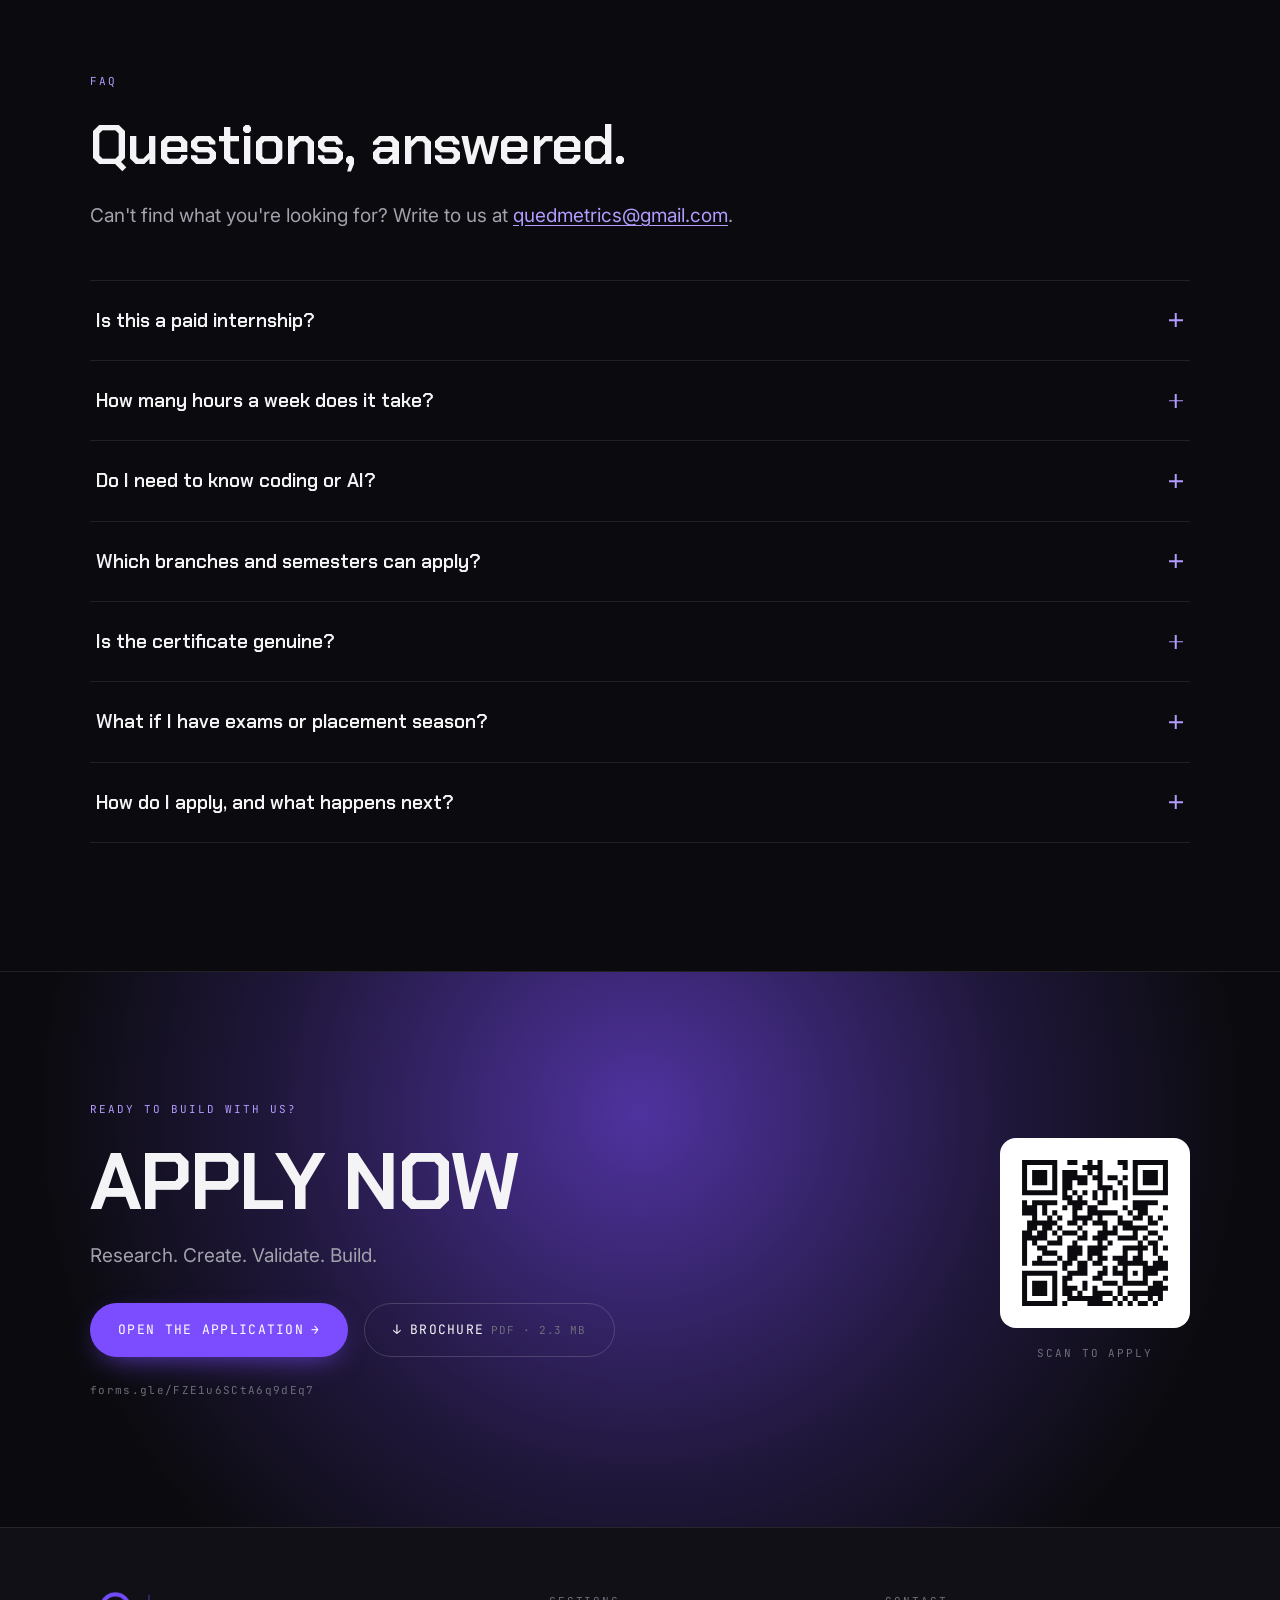
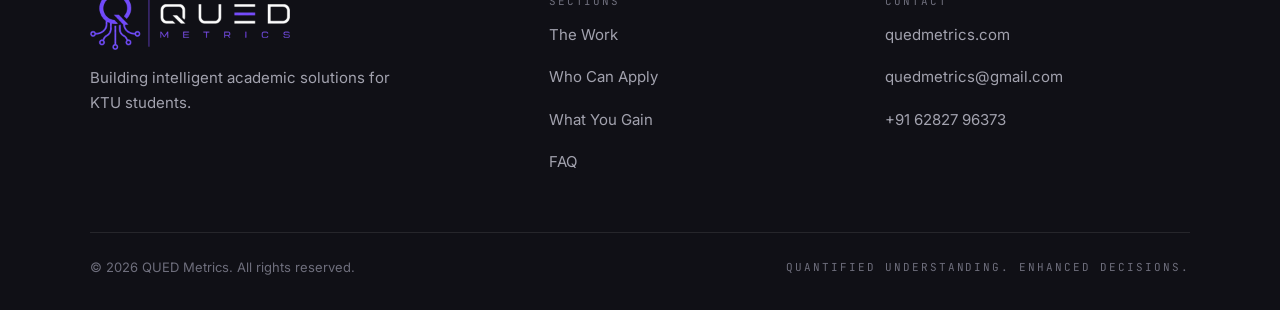
==== commit 84d64bd2: "share button" ====
--- a/index.html
+++ b/index.html
@@ -11,7 +11,13 @@
 <meta property="og:title" content="Academic Intelligence Internship — QUED Metrics">
 <meta property="og:description" content="Build the academic knowledge system behind an AI-driven learning product made for KTU students.">
 <meta property="og:url" content="https://quedmetrics.com/">
+<meta property="og:site_name" content="QUED Metrics">
+<meta property="og:image" content="https://quedmetrics.com/assets/og-image.png">
+<meta property="og:image:width" content="1200">
+<meta property="og:image:height" content="630">
+<meta property="og:image:alt" content="Academic Intelligence Internship at QUED Metrics — open to all KTU branches.">
 <meta name="twitter:card" content="summary_large_image">
+<meta name="twitter:image" content="https://quedmetrics.com/assets/og-image.png">
 
 <link rel="icon" href="assets/favicon.png" type="image/png">
 <link rel="apple-touch-icon" href="assets/favicon.png">
@@ -39,9 +45,14 @@
       <a href="#faq">FAQ</a>
     </nav>
 
-    <a class="btn btn--solid nav__cta" href="https://forms.gle/FZE1u6SCtA6q9dEq7" target="_blank" rel="noopener">
-      Apply <span class="btn__arrow" aria-hidden="true">&rarr;</span>
-    </a>
+    <div class="nav__actions">
+      <a class="nav__dl" href="assets/QUED-Metrics-Internship-Brochure.pdf" download title="Download the brochure (PDF, 2.3 MB)">
+        <span aria-hidden="true">&darr;</span> Brochure
+      </a>
+      <a class="btn btn--solid nav__cta" href="https://forms.gle/FZE1u6SCtA6q9dEq7" target="_blank" rel="noopener">
+        Apply <span class="btn__arrow" aria-hidden="true">&rarr;</span>
+      </a>
+    </div>
 
     <button class="nav__burger" id="burger" aria-label="Open menu" aria-expanded="false" aria-controls="mobile-menu">
       <span></span><span></span><span></span>
@@ -63,6 +74,9 @@
   <a class="menu__dl" href="assets/QUED-Metrics-Internship-Brochure.pdf" download>
     <span aria-hidden="true">&darr;</span> Download brochure <span class="btn__meta">PDF &middot; 2.3&nbsp;MB</span>
   </a>
+  <button class="menu__dl js-share" type="button" hidden>
+    <span aria-hidden="true">&nearr;</span> Share with friends
+  </button>
   <p class="menu__foot">quedmetrics@gmail.com</p>
 </div>
 
@@ -89,7 +103,9 @@
         <a class="btn btn--solid btn--lg" href="https://forms.gle/FZE1u6SCtA6q9dEq7" target="_blank" rel="noopener">
           Apply Now <span class="btn__arrow" aria-hidden="true">&rarr;</span>
         </a>
-        <a class="btn btn--ghost btn--lg" href="#work">See the work</a>
+        <a class="btn btn--ghost btn--lg" href="assets/QUED-Metrics-Internship-Brochure.pdf" download>
+          <span class="btn__dl" aria-hidden="true">&darr;</span> Download brochure
+        </a>
       </div>
     </div>
 
@@ -483,6 +499,9 @@
         <a class="btn btn--ghost btn--lg" href="assets/QUED-Metrics-Internship-Brochure.pdf" download>
           <span class="btn__dl" aria-hidden="true">&darr;</span> Brochure <span class="btn__meta">PDF &middot; 2.3&nbsp;MB</span>
         </a>
+        <button class="btn btn--ghost btn--lg js-share" type="button" hidden>
+          <span class="btn__share" aria-hidden="true">&nearr;</span> Share
+        </button>
       </div>
       <p class="cta__url">forms.gle/FZE1u6SCtA6q9dEq7</p>
     </div>
--- a/css/style.css
+++ b/css/style.css
@@ -15,6 +15,7 @@
 
 body {
   background: var(--bg);
+  -webkit-tap-highlight-color: rgba(124, 77, 255, .18);
   color: var(--text);
   font-family: var(--font-body);
   font-size: var(--fs-body);
@@ -24,7 +25,9 @@
 }
 
 img, svg { display: block; max-width: 100%; height: auto; }
-a { color: inherit; text-decoration: none; }
+[hidden] { display: none !important; }
+a { color: inherit; text-decoration: none; touch-action: manipulation; }
+button { touch-action: manipulation; }
 ul { list-style: none; padding: 0; }
 button { font: inherit; color: inherit; background: none; border: 0; cursor: pointer; }
 
@@ -126,13 +129,15 @@
 .btn--ghost:hover { border-color: var(--violet-edge); background: var(--violet-dim); }
 
 .btn__meta {
-  font-size: .625rem;
+  font-size: .6875rem;
   letter-spacing: .08em;
   color: var(--faint);
 }
 .btn--solid .btn__meta { color: rgba(255,255,255,.7); }
 
 .btn__dl { transition: transform var(--t-fast) var(--ease); }
+.btn__share { transition: transform var(--t-fast) var(--ease); }
+.btn:hover .btn__share { transform: translate(2px, -2px); }
 .btn:hover .btn__dl { transform: translateY(2px); }
 
 .btn__arrow { transition: transform var(--t-fast) var(--ease); }
@@ -164,15 +169,41 @@
   gap: var(--s-4);
 }
 
-.nav__logo { flex-shrink: 0; }
+.nav__logo { flex-shrink: 0; display: flex; align-items: center; min-height: 44px; }
 .nav__logo img { width: 146px; }
 
-.nav__links { display: none; }
-.nav__cta   { display: none; }
+.nav__links   { display: none; }
+.nav__cta     { display: none; }
+.nav__actions { display: none; }
+
+.nav__dl {
+  display: inline-flex;
+  align-items: center;
+  gap: .45rem;
+  padding: .62rem 1.05rem;
+  border: 1px solid var(--line-strong);
+  border-radius: var(--r-pill);
+  font-family: var(--font-mono);
+  font-size: .72rem;
+  letter-spacing: .1em;
+  text-transform: uppercase;
+  color: var(--muted);
+  white-space: nowrap;
+  transition: color var(--t-fast) var(--ease),
+              border-color var(--t-fast) var(--ease),
+              background-color var(--t-fast) var(--ease);
+}
+.nav__dl span { transition: transform var(--t-fast) var(--ease); }
+.nav__dl:hover {
+  color: var(--text);
+  border-color: var(--violet-edge);
+  background: var(--violet-dim);
+}
+.nav__dl:hover span { transform: translateY(2px); }
 
 .nav__burger {
   margin-left: auto;
-  width: 42px; height: 42px;
+  width: 44px; height: 44px;
   display: grid;
   align-content: center;
   justify-items: end;
@@ -214,6 +245,9 @@
 .menu .btn { align-self: flex-start; }
 
 .menu__dl {
+  font-family: var(--font-mono);
+  text-align: left;
+  cursor: pointer;
   display: inline-flex;
   align-items: center;
   gap: .5rem;
@@ -241,7 +275,7 @@
 /* ---------- Hero ---------- */
 .hero {
   position: relative;
-  padding-top: clamp(7rem, 18vw, 10rem);
+  padding-top: clamp(6rem, 17vw, 10rem);
   padding-bottom: var(--s-6);
   overflow: hidden;
 }
@@ -295,7 +329,7 @@
   display: flex;
   flex-wrap: wrap;
   gap: var(--s-3);
-  margin-top: var(--s-5);
+  margin-top: var(--s-4);
 }
 
 .hero__art { display: none; }
@@ -321,6 +355,18 @@
   scrollbar-width: none;
 }
 .flowline::-webkit-scrollbar { display: none; }
+
+/* the row scrolls past the right edge on narrow screens — fade the cut so it
+   reads as "more to the right" instead of an arbitrary crop */
+.hero__flow { position: relative; }
+.hero__flow::after {
+  content: "";
+  position: absolute;
+  right: 0; bottom: .5rem;
+  width: 56px; height: 1.6em;
+  background: linear-gradient(90deg, transparent, var(--bg));
+  pointer-events: none;
+}
 .flowline span { white-space: nowrap; }
 .flowline i { color: var(--violet); font-style: normal; }
 
@@ -774,9 +820,14 @@
   margin-top: var(--s-3);
   max-width: 34ch;
 }
-.footer__col { display: grid; gap: .55rem; align-content: start; }
+.footer__col { display: grid; gap: 0; align-content: start; }
 .footer__col .eyebrow { margin-bottom: .25rem; }
-.footer__col a { color: var(--muted); font-size: var(--fs-small); }
+.footer__col a {
+  color: var(--muted);
+  font-size: var(--fs-small);
+  padding-block: .6rem;          /* 44px tap target on touch devices */
+  margin-block: -.05rem;
+}
 .footer__col a:hover { color: var(--violet-soft); }
 
 .footer__bar {
@@ -803,6 +854,55 @@
   transition-delay: var(--reveal-delay, 0ms);
 }
 .reveal.is-in { opacity: 1; transform: none; }
+
+
+/* ============================================================
+   Phone-specific tuning (<= 719px)
+   ============================================================ */
+@media (max-width: 719px) {
+  /* A QR code cannot be scanned by the phone displaying it — it is pure
+     dead space here. The Apply button right above it does the same job. */
+  .cta__qr { display: none; }
+
+  /* body copy up to 16px: 15px is tiring on a small screen */
+  :root { --fs-small: 1rem; }
+  .card__desc, .ticks li { font-size: 1rem; }
+
+  /* trim the vertical rhythm so the page is ~1 screen shorter */
+  :root { --section-y: clamp(3.75rem, 11vw, 5rem); }
+
+  /* Hero has two actions of different rank — stack them full width. */
+  .hero__actions .btn {
+    flex: 1 1 100%;
+    justify-content: center;
+  }
+
+  /* Closing CTA has three. Three identical stacked pills flatten the
+     hierarchy, so: primary full width, the two secondaries paired below it. */
+  .cta__actions {
+    display: grid;
+    grid-template-columns: 1fr 1fr;
+    gap: var(--s-2);
+  }
+  .cta__actions .btn {
+    justify-content: center;
+    padding-inline: .75rem;
+  }
+  .cta__actions .btn--solid { grid-column: 1 / -1; }
+  /* share button removed (no native share sheet) -> brochure takes the full row */
+  .cta__actions .btn--ghost:nth-child(2):last-child { grid-column: 1 / -1; }
+  /* no room for "PDF · 2.3 MB" at half width — the menu and the
+     "At a glance" link still carry the file size */
+  .cta__actions .btn__meta { display: none; }
+
+  /* the buttons already say where they go; the raw URL is clutter on a phone */
+  .cta__url { display: none; }
+
+  /* notched phones: keep the fixed nav and menu clear of the cutout */
+  .nav__inner { padding-left: max(var(--gutter), env(safe-area-inset-left));
+                padding-right: max(var(--gutter), env(safe-area-inset-right)); }
+  .menu { padding-bottom: max(var(--s-6), env(safe-area-inset-bottom)); }
+}
 
 /* ============================================================
    >= 720px
@@ -878,6 +978,7 @@
   .nav__links a:hover { color: var(--text); }
 
   .nav__cta { display: inline-flex; }
+  .nav__actions { display: inline-flex; align-items: center; gap: var(--s-2); }
   .nav__logo img { width: 170px; }
 
   .hero__inner {
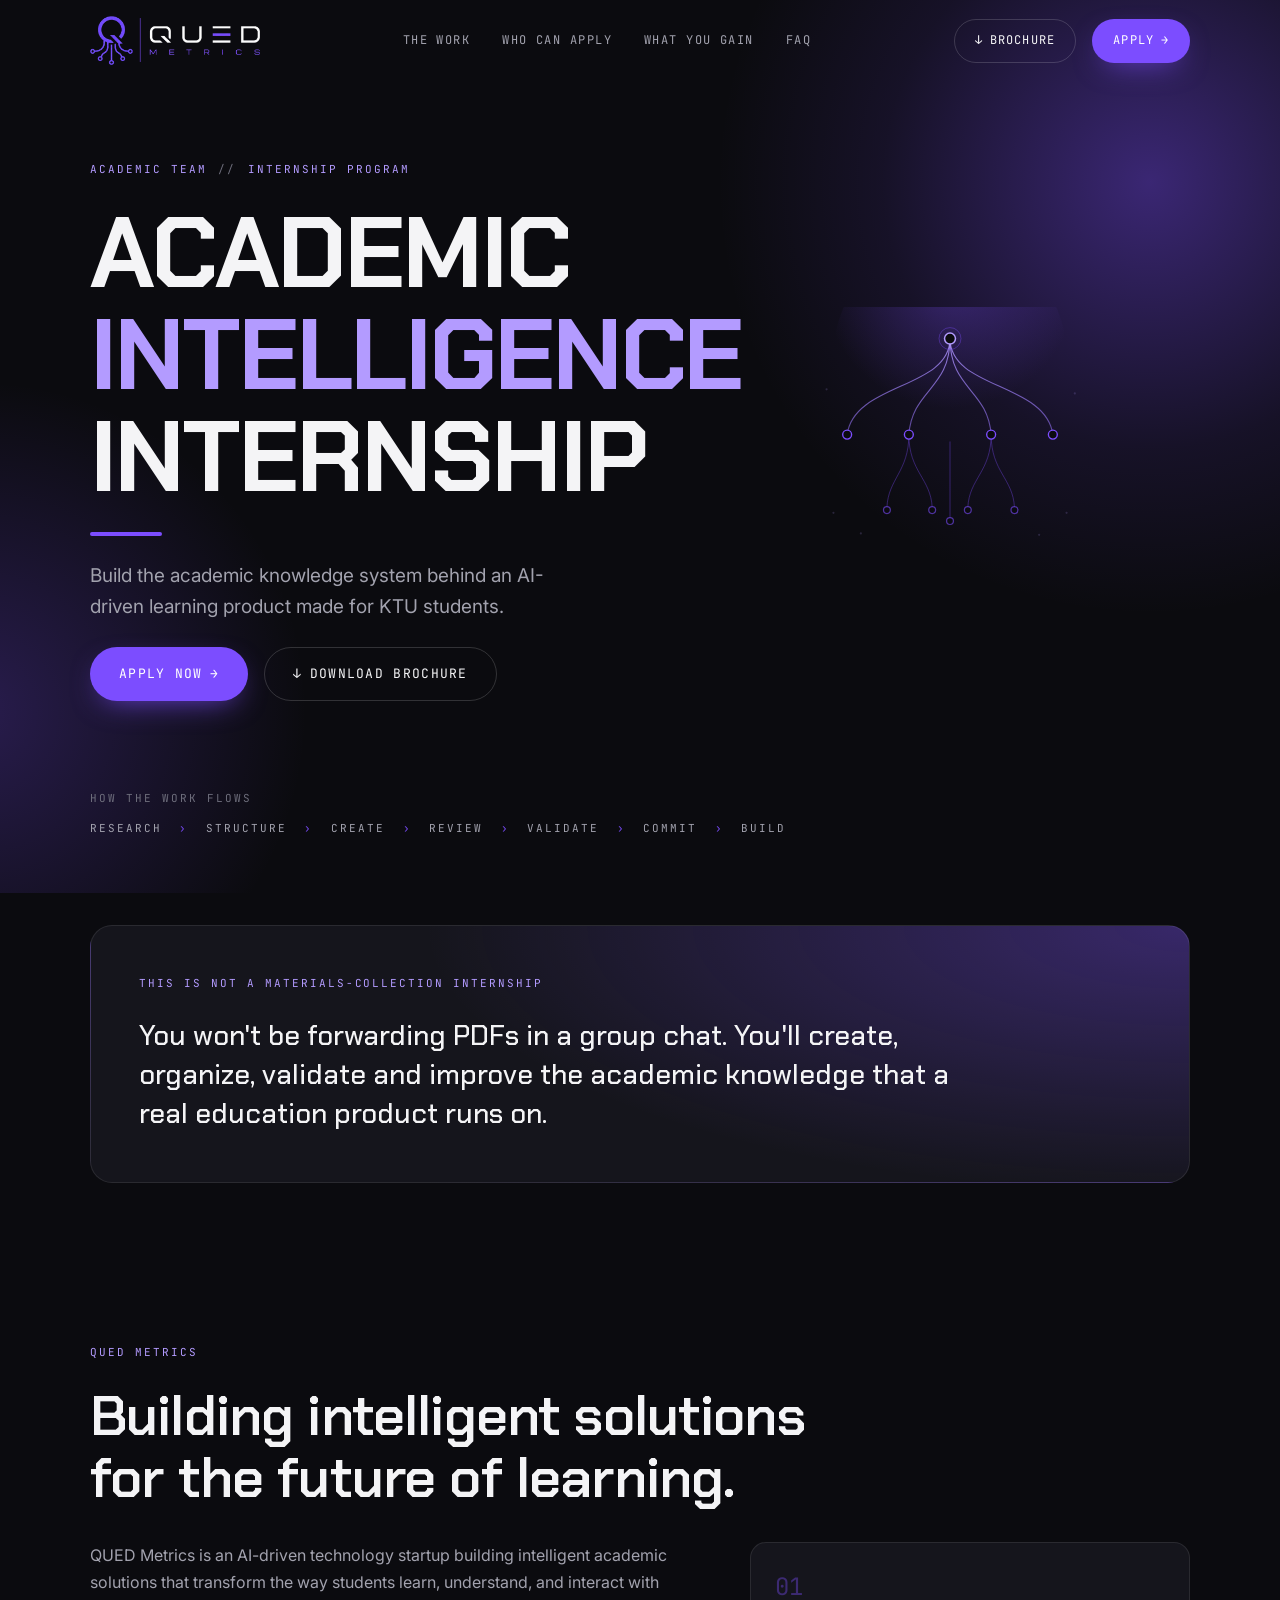
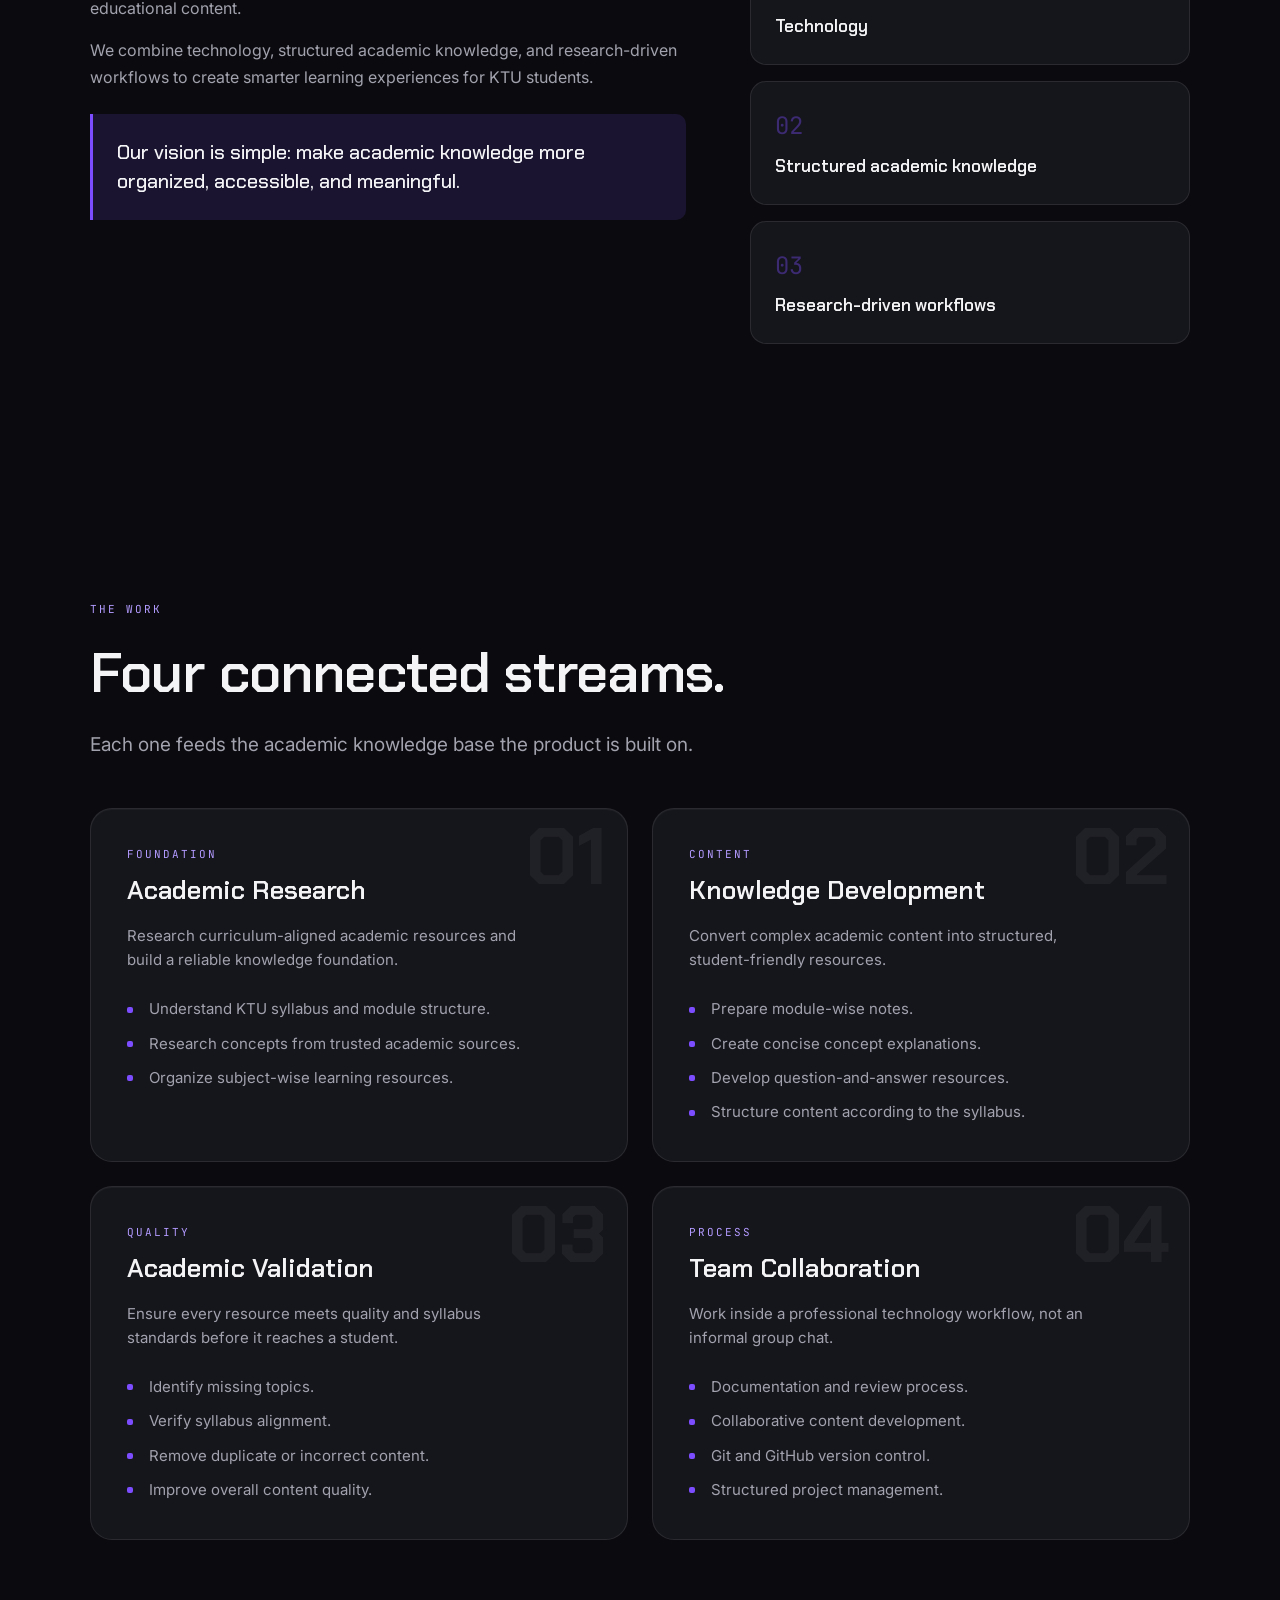
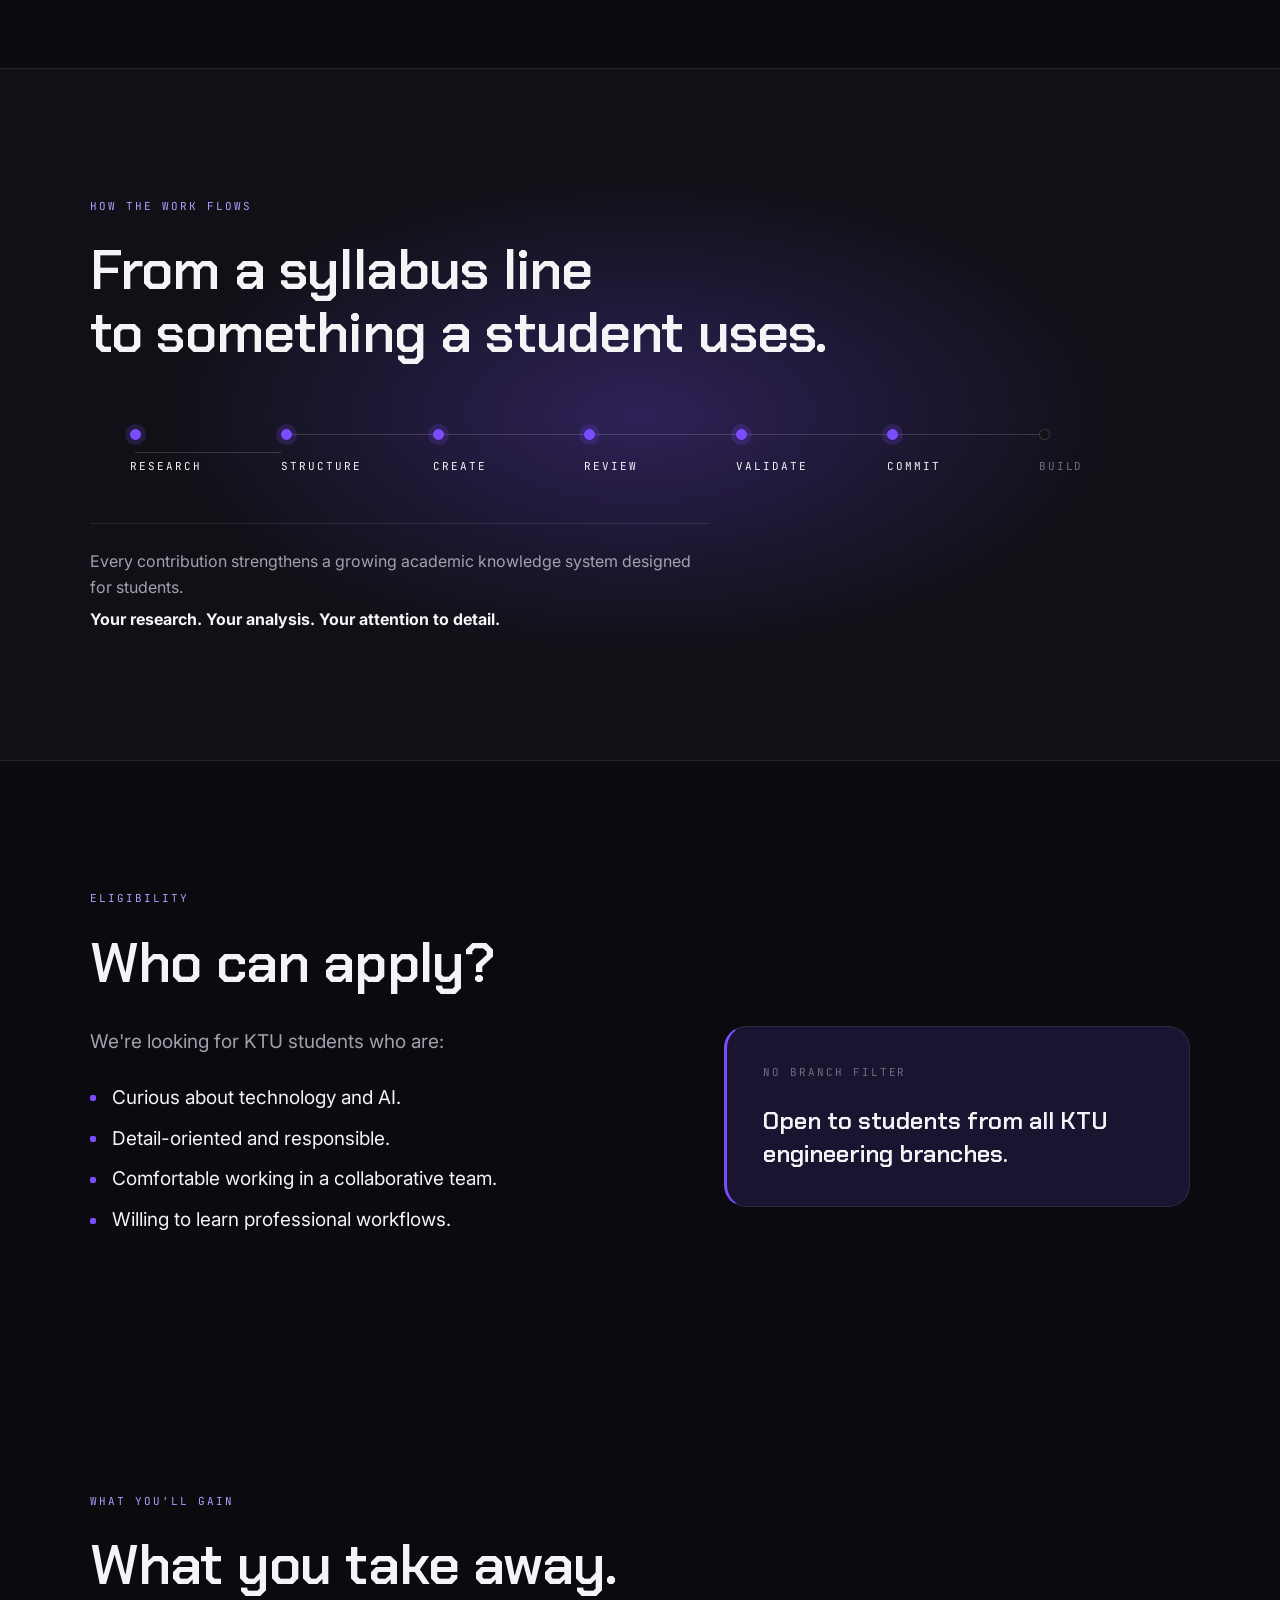
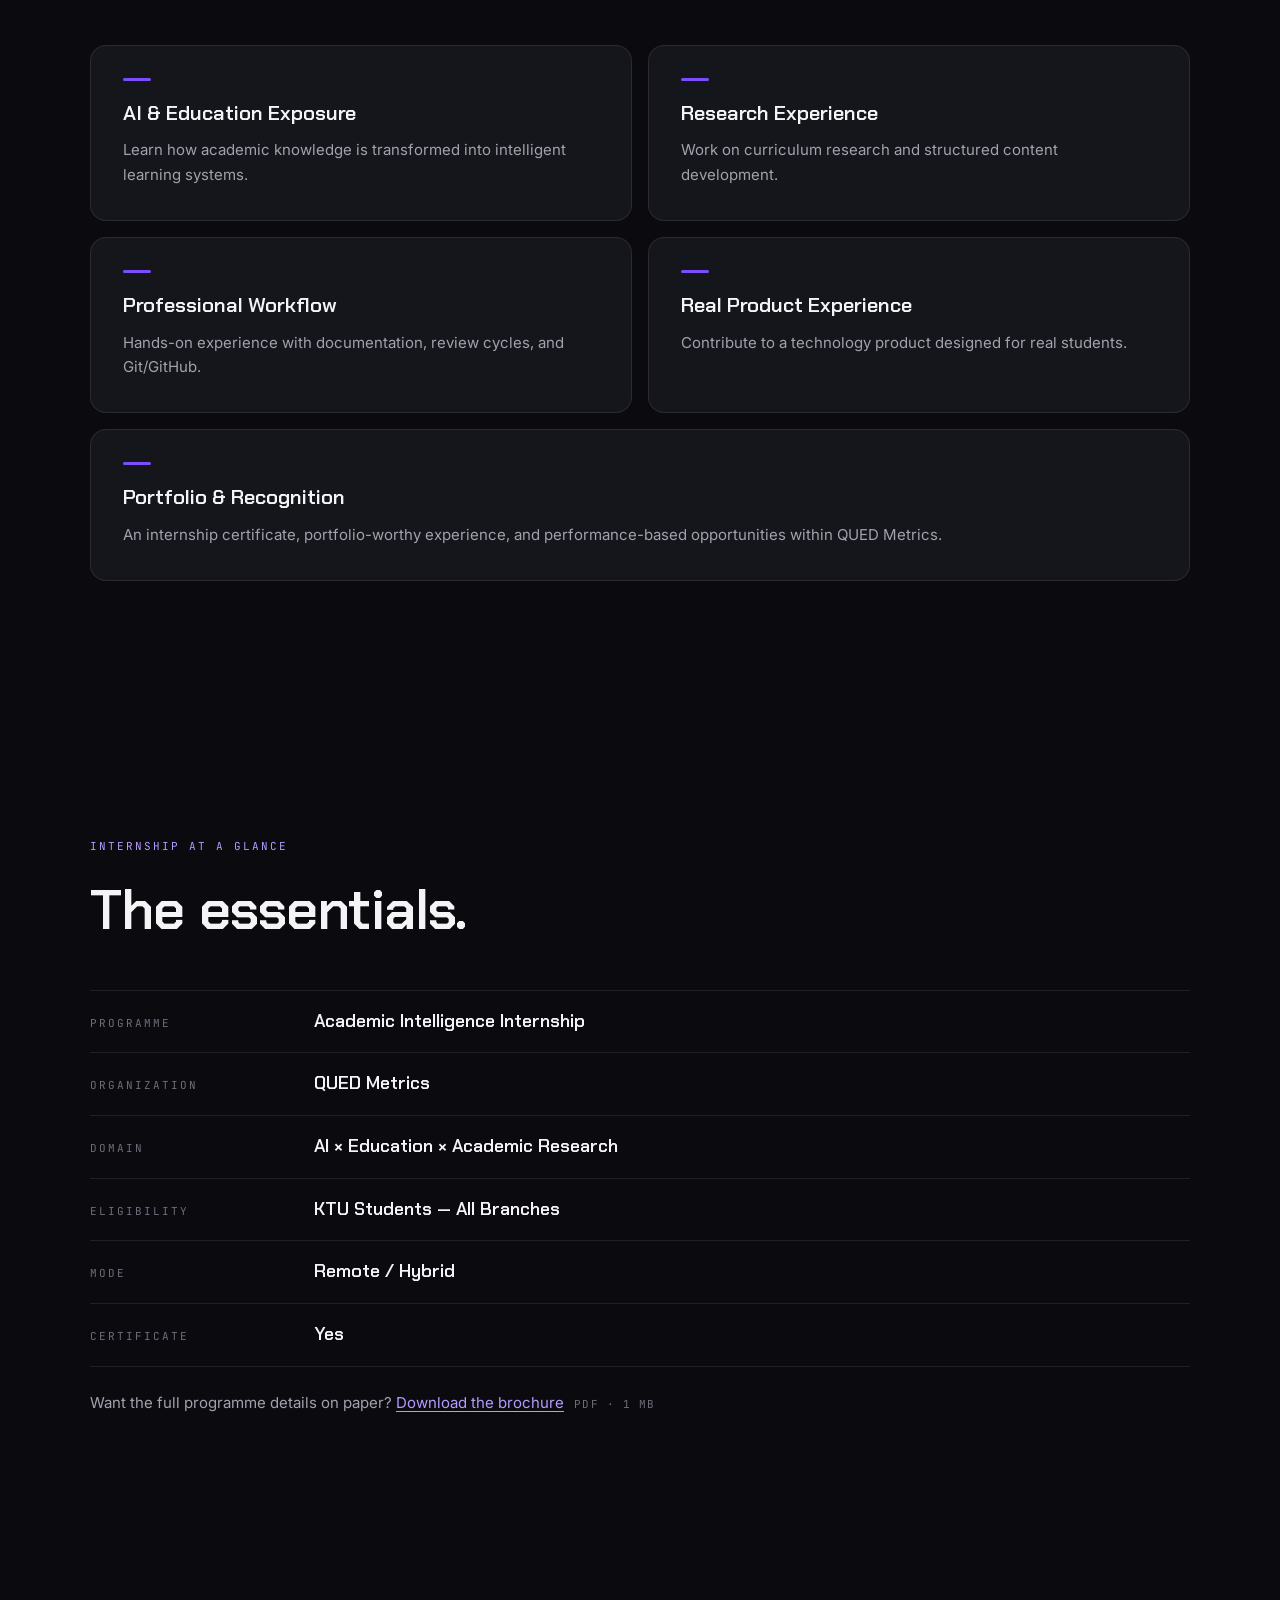
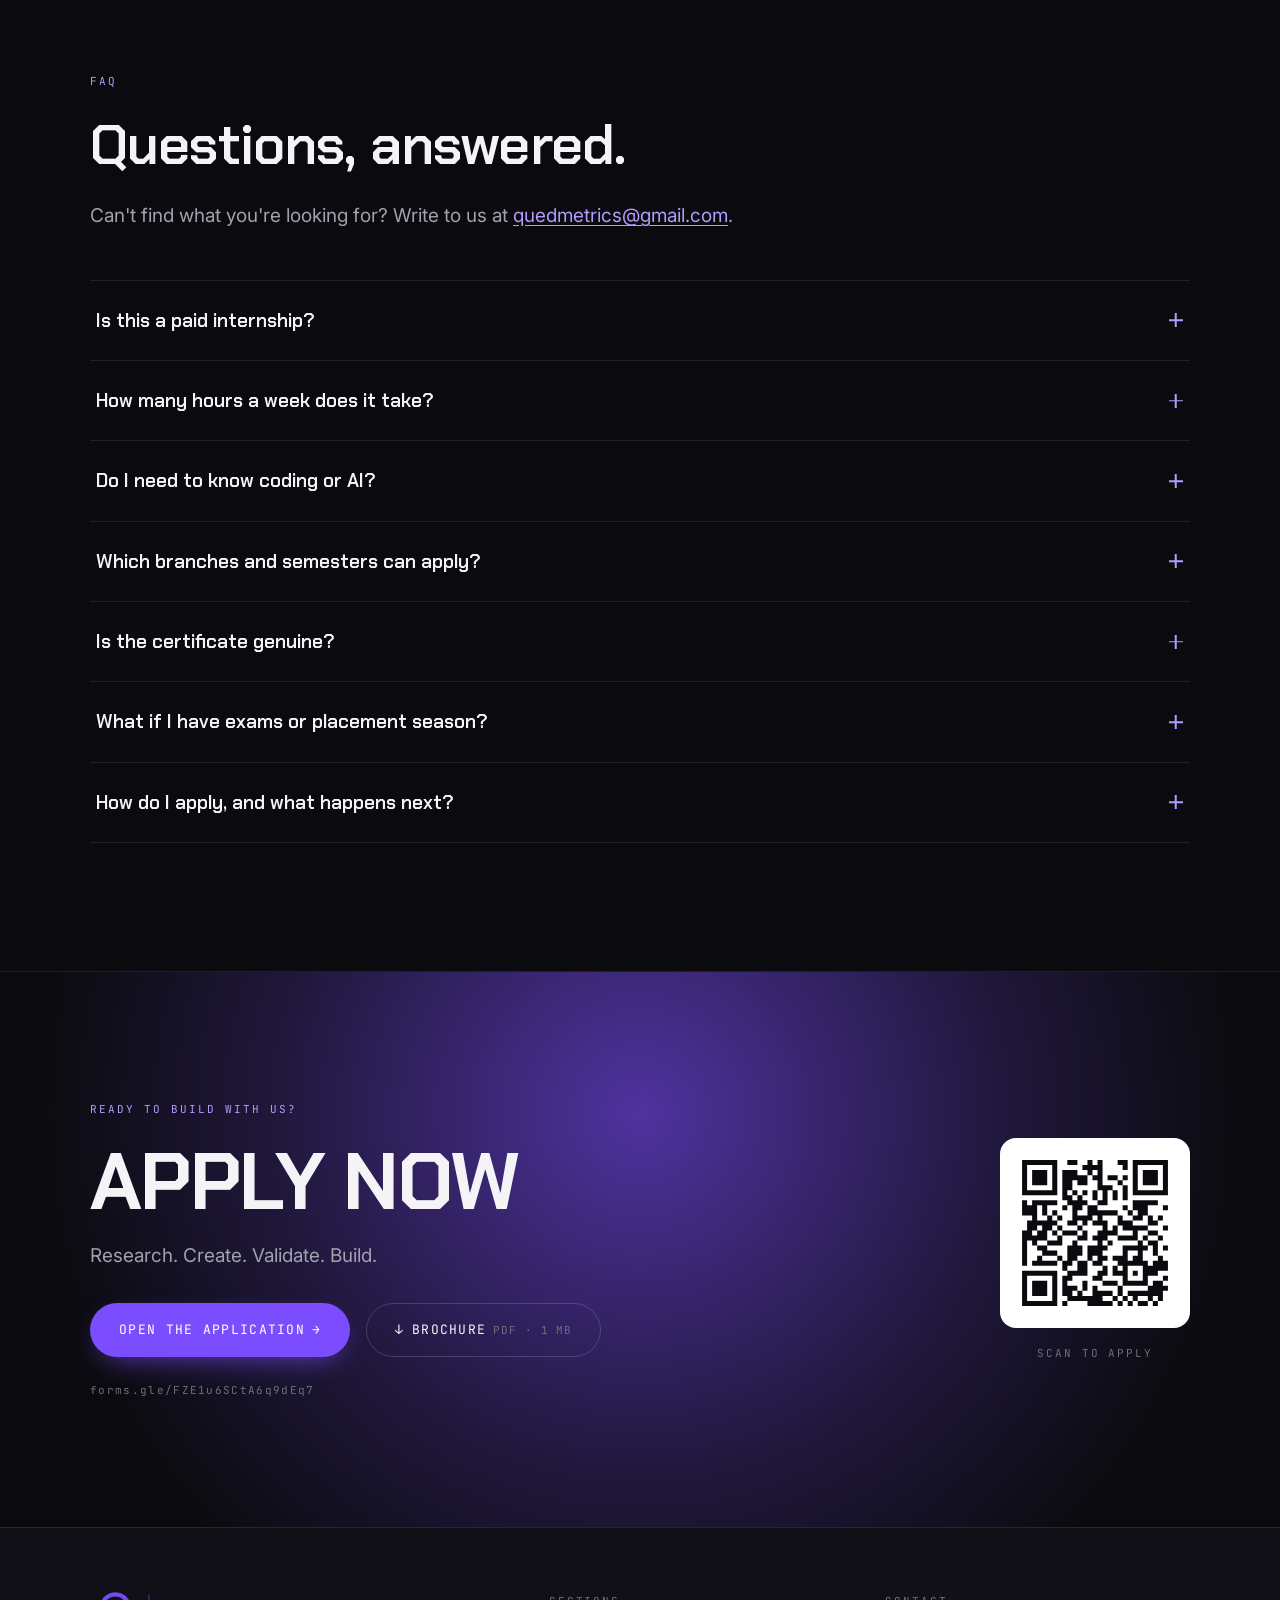
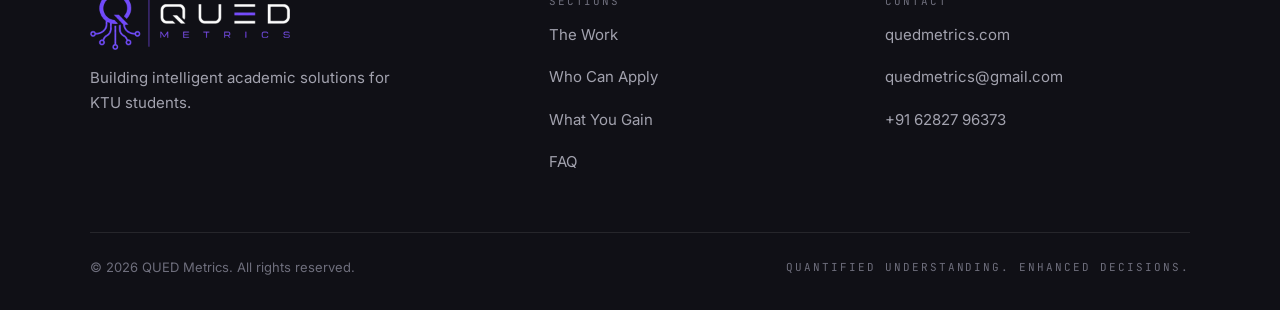
==== commit 10919a49: "share button" ====
--- a/index.html
+++ b/index.html
@@ -46,8 +46,8 @@
     </nav>
 
     <div class="nav__actions">
-      <a class="nav__dl" href="assets/QUED-Metrics-Internship-Brochure.pdf" download title="Download the brochure (PDF, 2.3 MB)">
-        <span aria-hidden="true">&darr;</span> Brochure
+      <a class="btn btn--ghost" href="assets/QUED-Metrics-Internship-Brochure.pdf" download title="Download the brochure (PDF, 1 MB)">
+        <span class="btn__dl" aria-hidden="true">&darr;</span> Brochure
       </a>
       <a class="btn btn--solid nav__cta" href="https://forms.gle/FZE1u6SCtA6q9dEq7" target="_blank" rel="noopener">
         Apply <span class="btn__arrow" aria-hidden="true">&rarr;</span>
@@ -72,10 +72,10 @@
     Apply Now <span class="btn__arrow" aria-hidden="true">&rarr;</span>
   </a>
   <a class="menu__dl" href="assets/QUED-Metrics-Internship-Brochure.pdf" download>
-    <span aria-hidden="true">&darr;</span> Download brochure <span class="btn__meta">PDF &middot; 2.3&nbsp;MB</span>
+    <span aria-hidden="true">&darr;</span> Download brochure <span class="btn__meta">PDF &middot; 1&nbsp;MB</span>
   </a>
   <button class="menu__dl js-share" type="button" hidden>
-    <span aria-hidden="true">&nearr;</span> Share with friends
+    <span aria-hidden="true">&nearr;</span> <span class="js-share-label">Share with friends</span>
   </button>
   <p class="menu__foot">quedmetrics@gmail.com</p>
 </div>
@@ -342,7 +342,7 @@
     <p class="spec__note reveal">
       Want the full programme details on paper?
       <a class="link" href="assets/QUED-Metrics-Internship-Brochure.pdf" download>Download the brochure</a>
-      <span class="spec__meta">PDF &middot; 2.3&nbsp;MB</span>
+      <span class="spec__meta">PDF &middot; 1&nbsp;MB</span>
     </p>
   </div>
 </section>
@@ -497,10 +497,10 @@
           Open the application <span class="btn__arrow" aria-hidden="true">&rarr;</span>
         </a>
         <a class="btn btn--ghost btn--lg" href="assets/QUED-Metrics-Internship-Brochure.pdf" download>
-          <span class="btn__dl" aria-hidden="true">&darr;</span> Brochure <span class="btn__meta">PDF &middot; 2.3&nbsp;MB</span>
+          <span class="btn__dl" aria-hidden="true">&darr;</span> Brochure <span class="btn__meta">PDF &middot; 1&nbsp;MB</span>
         </a>
         <button class="btn btn--ghost btn--lg js-share" type="button" hidden>
-          <span class="btn__share" aria-hidden="true">&nearr;</span> Share
+          <span class="btn__share" aria-hidden="true">&nearr;</span> <span class="js-share-label">Share</span>
         </button>
       </div>
       <p class="cta__url">forms.gle/FZE1u6SCtA6q9dEq7</p>
--- a/css/style.css
+++ b/css/style.css
@@ -102,6 +102,7 @@
   align-items: center;
   gap: .55em;
   padding: .7rem 1.25rem;
+  border: 1px solid transparent;   /* keeps solid and ghost the same box height */
   border-radius: var(--r-pill);
   font-family: var(--font-mono);
   font-size: .75rem;
@@ -123,7 +124,7 @@
 .btn--solid:hover { background: var(--violet-hi); transform: translateY(-2px); }
 
 .btn--ghost {
-  border: 1px solid var(--line-strong);
+  border-color: var(--line-strong);
   color: var(--text);
 }
 .btn--ghost:hover { border-color: var(--violet-edge); background: var(--violet-dim); }
@@ -176,30 +177,6 @@
 .nav__cta     { display: none; }
 .nav__actions { display: none; }
 
-.nav__dl {
-  display: inline-flex;
-  align-items: center;
-  gap: .45rem;
-  padding: .62rem 1.05rem;
-  border: 1px solid var(--line-strong);
-  border-radius: var(--r-pill);
-  font-family: var(--font-mono);
-  font-size: .72rem;
-  letter-spacing: .1em;
-  text-transform: uppercase;
-  color: var(--muted);
-  white-space: nowrap;
-  transition: color var(--t-fast) var(--ease),
-              border-color var(--t-fast) var(--ease),
-              background-color var(--t-fast) var(--ease);
-}
-.nav__dl span { transition: transform var(--t-fast) var(--ease); }
-.nav__dl:hover {
-  color: var(--text);
-  border-color: var(--violet-edge);
-  background: var(--violet-dim);
-}
-.nav__dl:hover span { transform: translateY(2px); }
 
 .nav__burger {
   margin-left: auto;
@@ -978,7 +955,7 @@
   .nav__links a:hover { color: var(--text); }
 
   .nav__cta { display: inline-flex; }
-  .nav__actions { display: inline-flex; align-items: center; gap: var(--s-2); }
+  .nav__actions { display: inline-flex; align-items: center; gap: var(--s-3); }
   .nav__logo img { width: 170px; }
 
   .hero__inner {
